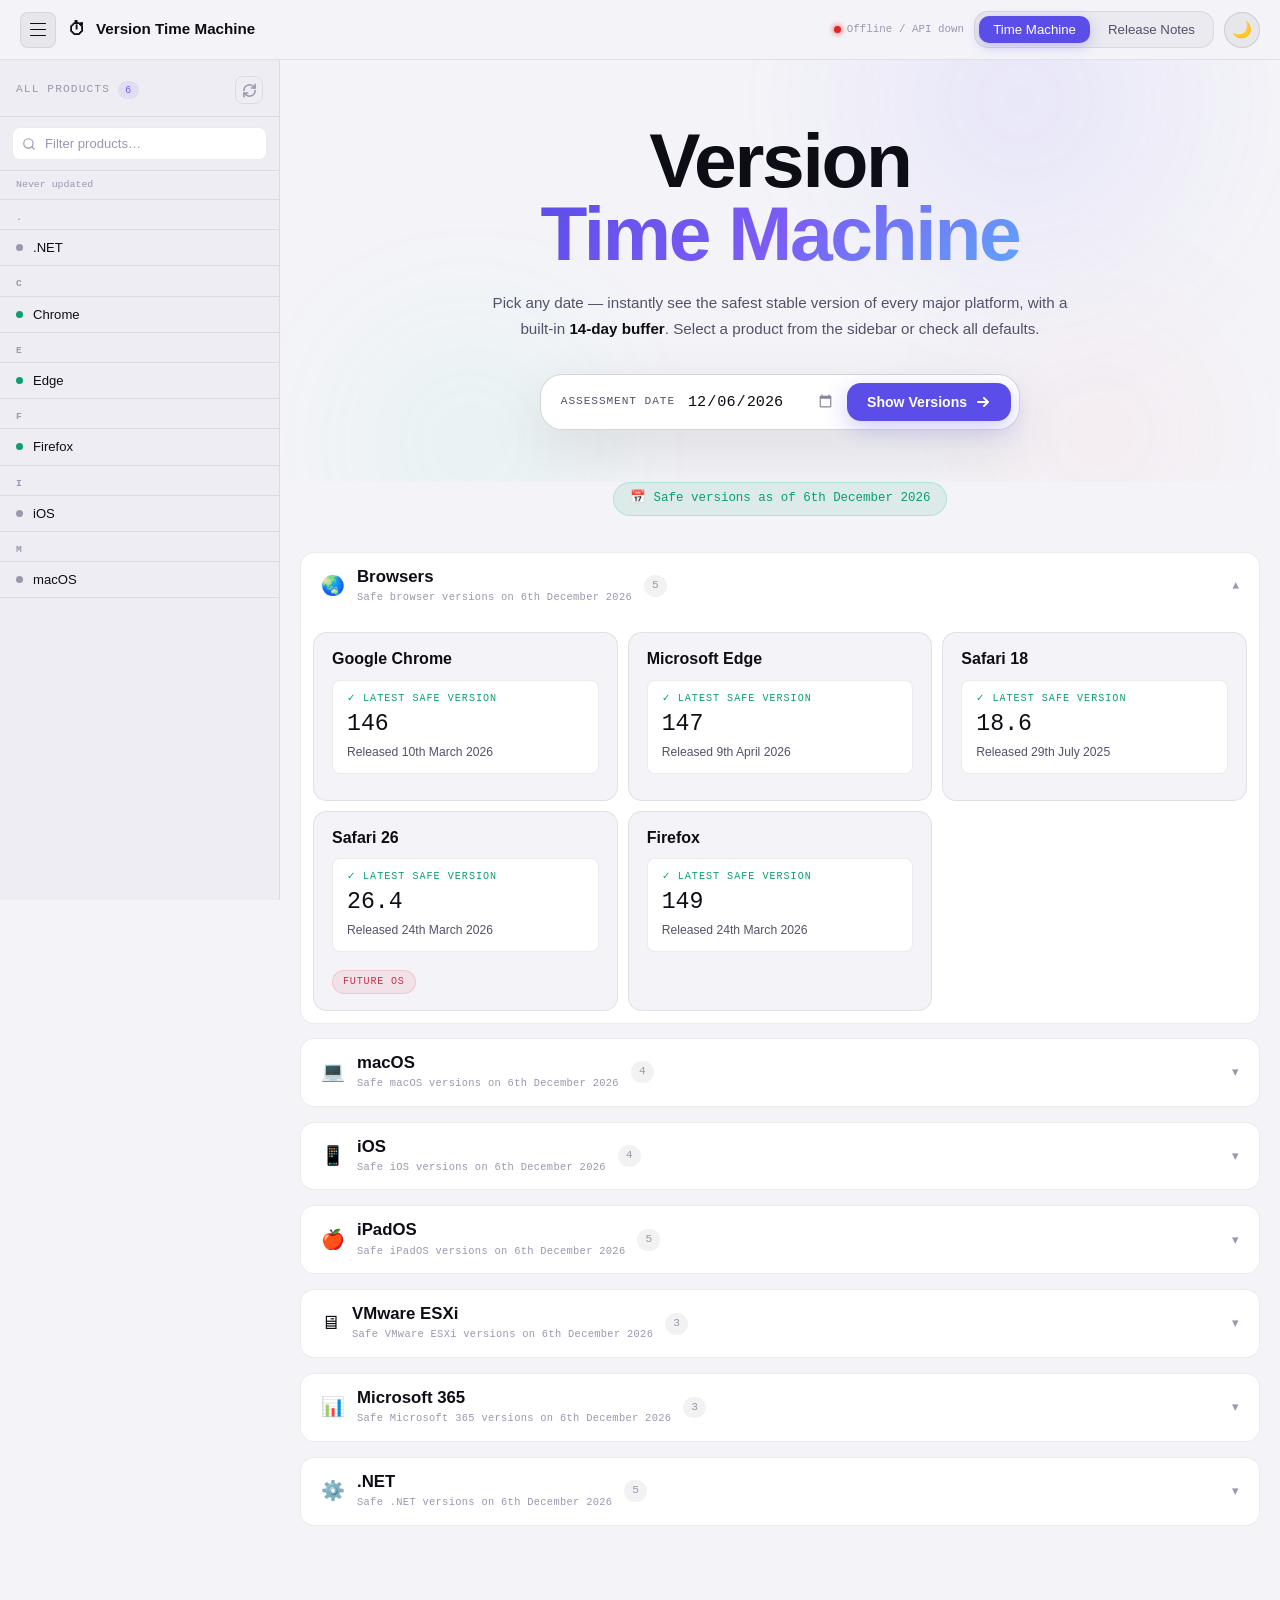
==== index.html @ 982b0e42 "Add files via upload" ====
<!DOCTYPE html>
<html lang="en">
<head>
    <meta charset="UTF-8">
    <meta name="viewport" content="width=device-width, initial-scale=1.0">
    <title>Version Time Machine</title>
    <link rel="preconnect" href="https://fonts.googleapis.com">
    <link rel="preconnect" href="https://fonts.gstatic.com" crossorigin>
    <link href="https://fonts.googleapis.com/css2?family=Space+Grotesk:wght@300;400;500;600;700&display=swap" rel="stylesheet">
    <link rel="stylesheet" href="styles.css">
</head>
<body>

<!-- ══ NAV ══════════════════════════════════════════════════════════════ -->
<nav id="nav">
    <div class="nav-inner">
        <div class="nav-left">
            <button class="hamburger" id="hamburger" aria-label="Toggle sidebar">
                <span></span><span></span><span></span>
            </button>
            <div class="nav-logo" onclick="showView('home')">
                <span class="logo-icon">⏱</span>
                <span class="logo-text">Version Time Machine</span>
            </div>
        </div>
        <div class="nav-right">
            <div class="api-status" id="apiStatus">
                <span class="api-dot"></span>
                <span class="api-label" id="apiLabel">Connecting…</span>
            </div>
            <div class="nav-tabs" id="navTabs">
                <button class="nav-tab active" data-view="home">Time Machine</button>
                <button class="nav-tab" data-view="links">Release Notes</button>
            </div>
            <button class="theme-toggle" id="themeToggle" aria-label="Toggle theme" title="Toggle theme">🌙</button>
        </div>
    </div>
</nav>

<!-- ══ APP SHELL ════════════════════════════════════════════════════════ -->
<div class="app-shell">

    <!-- ── SIDEBAR ────────────────────────────────────────────────────── -->
    <aside class="sidebar" id="sidebar">
        <div class="sidebar-inner">

            <!-- Sidebar header -->
            <div class="sidebar-header">
                <div class="sidebar-title">
                    <span>All Products</span>
                    <span class="product-count" id="productCount">—</span>
                </div>
                <button class="sidebar-refresh" id="sidebarRefresh" title="Refresh all data from EndOfLife.date">
                    <svg class="refresh-icon" id="refreshIcon" width="15" height="15" viewBox="0 0 24 24" fill="none" stroke="currentColor" stroke-width="2.5" stroke-linecap="round" stroke-linejoin="round">
                        <path d="M21 2v6h-6"/><path d="M3 12a9 9 0 0 1 15-6.7L21 8"/>
                        <path d="M3 22v-6h6"/><path d="M21 12a9 9 0 0 1-15 6.7L3 16"/>
                    </svg>
                </button>
            </div>

            <!-- Search -->
            <div class="sidebar-search-wrap">
                <svg class="search-icon" width="14" height="14" viewBox="0 0 24 24" fill="none" stroke="currentColor" stroke-width="2" stroke-linecap="round" stroke-linejoin="round">
                    <circle cx="11" cy="11" r="8"/><path d="m21 21-4.35-4.35"/>
                </svg>
                <input type="text" id="sidebarSearch" class="sidebar-search" placeholder="Filter products…" autocomplete="off" spellcheck="false">
                <button class="search-clear" id="searchClear" aria-label="Clear search">✕</button>
            </div>

            <!-- Last updated -->
            <div class="sidebar-meta" id="sidebarMeta">
                <span id="lastUpdated">Never updated</span>
            </div>

            <!-- Product list -->
            <div class="sidebar-list" id="sidebarList">
                <div class="sidebar-loading" id="sidebarLoading">
                    <div class="spinner"></div>
                    <span>Fetching products…</span>
                </div>
            </div>

        </div>
    </aside>

    <!-- Sidebar overlay (mobile) -->
    <div class="sidebar-overlay" id="sidebarOverlay"></div>

    <!-- ── MAIN CONTENT ────────────────────────────────────────────────── -->
    <main class="main-content">

        <!-- TIME MACHINE VIEW ──────────────────────────────────────────── -->
        <div id="view-home" class="view active">
            <section class="hero">
                <div class="hero-bg">
                    <div class="orb orb1"></div>
                    <div class="orb orb2"></div>
                    <div class="orb orb3"></div>
                </div>
                <div class="hero-content">
                    <h1 class="hero-title">Version<br><em>Time Machine</em></h1>
                    <p class="hero-sub">Pick any date — instantly see the safest stable version of every major platform, with a built-in <strong>14-day buffer</strong>. Select a product from the sidebar or check all defaults.</p>
                    <div class="date-picker-wrap">
                        <div class="date-picker-inner">
                            <label for="dateInput">Assessment date</label>
                            <input type="date" id="dateInput" max="2030-01-01">
                            <button class="btn-primary" onclick="checkVersions()">
                                <span>Show Versions</span>
                                <svg width="16" height="16" viewBox="0 0 16 16" fill="none"><path d="M3 8h10M9 4l4 4-4 4" stroke="currentColor" stroke-width="2" stroke-linecap="round" stroke-linejoin="round"/></svg>
                            </button>
                        </div>
                    </div>

                    <!-- Selected product pill (shows when a sidebar product is active) -->
                    <div class="active-product-bar" id="activeProductBar" style="display:none">
                        <span class="active-product-label">Viewing:</span>
                        <span class="active-product-name" id="activeProductName"></span>
                        <button class="clear-product-btn" onclick="clearSelectedProduct()" title="Back to default view">✕ Clear</button>
                    </div>
                </div>
            </section>

            <div id="results" class="results-container"></div>
        </div>

        <!-- LINKS VIEW ─────────────────────────────────────────────────── -->
        <div id="view-links" class="view">
            <div class="links-view-inner">
                <div class="links-hero">
                    <h2>Release Notes & EOL Sources</h2>
                    <p>Official vendor documentation for all supported platforms</p>
                    <div class="links-filter-row">
                        <input type="text" id="linkSearch" placeholder="Filter vendors…" oninput="filterLinks(this.value)">
                    </div>
                </div>

                <div id="linkCategories" class="link-categories">

                    <div class="link-category" data-category="browsers">
                        <div class="lcat-header" onclick="toggleCategory(this)">
                            <span class="lcat-icon">🌐</span>
                            <span>Browsers</span>
                            <span class="lcat-chevron">▾</span>
                        </div>
                        <div class="lcat-body">
                            <div class="vendor-card"><h4>Chrome</h4><a href="https://developer.chrome.com/release-notes" target="_blank" class="link-pill">Release Notes</a></div>
                            <div class="vendor-card"><h4>Microsoft Edge</h4><a href="https://learn.microsoft.com/en-us/deployedge/microsoft-edge-release-schedule" target="_blank" class="link-pill">Release Schedule</a></div>
                            <div class="vendor-card"><h4>Firefox</h4><a href="https://www.mozilla.org/en-US/firefox/releases/" target="_blank" class="link-pill">Release Notes</a></div>
                            <div class="vendor-card"><h4>Safari</h4><a href="https://developer.apple.com/documentation/safari-release-notes" target="_blank" class="link-pill">Release Notes</a></div>
                            <div class="vendor-card"><h4>Thunderbird</h4><a href="https://www.thunderbird.net/en-US/thunderbird/releases/" target="_blank" class="link-pill">Release Notes</a></div>
                            <div class="vendor-card"><h4>Opera</h4><a href="https://blogs.opera.com/desktop/?s=stable" target="_blank" class="link-pill">Opera Stable Release Notes</a></div>
                            <div class="vendor-card"><h4>Brave</h4><a href="https://brave.com/latest/" target="_blank" class="link-pill">Release Notes</a></div>
                        </div>
                    </div>

                    <div class="link-category" data-category="apple">
                        <div class="lcat-header" onclick="toggleCategory(this)">
                            <span class="lcat-icon">🍎</span>
                            <span>Apple</span>
                            <span class="lcat-chevron">▾</span>
                        </div>
                        <div class="lcat-body">
                            <div class="vendor-card"><h4>macOS</h4><a href="https://support.apple.com/en-us/111895" target="_blank" class="link-pill">macOS Release Notes</a></div>
                            <div class="vendor-card"><h4>iOS / iPadOS</h4><a href="https://support.apple.com/en-us/111900" target="_blank" class="link-pill">iOS Release Notes</a></div>
                            <div class="vendor-card"><h4>Safari</h4><a href="https://developer.apple.com/documentation/safari-release-notes" target="_blank" class="link-pill">Safari Release Notes</a></div>
                        </div>
                    </div>

                    <div class="link-category" data-category="microsoft">
                        <div class="lcat-header" onclick="toggleCategory(this)">
                            <span class="lcat-icon">🪟</span>
                            <span>Microsoft</span>
                            <span class="lcat-chevron">▾</span>
                        </div>
                        <div class="lcat-body">
                            <div class="vendor-card"><h4>Windows</h4><a href="https://learn.microsoft.com/en-us/windows/release-health/release-information" target="_blank" class="link-pill">Release Information</a></div>
                            <div class="vendor-card"><h4>Windows Server</h4><a href="https://learn.microsoft.com/en-us/windows-server/get-started/windows-server-release-info" target="_blank" class="link-pill">Release Information</a></div>
                            <div class="vendor-card"><h4>Microsoft 365</h4><a href="https://learn.microsoft.com/en-us/officeupdates/update-history-microsoft365-apps-by-date" target="_blank" class="link-pill">Update History</a></div>
                            <div class="vendor-card"><h4>.NET</h4><a href="https://versionsof.net/" target="_blank" class="link-pill">versionsof.net</a><a href="https://docs.microsoft.com/en-gb/lifecycle/products/microsoft-net-and-net-core" target="_blank" class="link-pill">.NET Lifecycle</a></div>
                            <div class="vendor-card"><h4>Microsoft Edge</h4><a href="https://docs.microsoft.com/en-us/deployedge/microsoft-edge-relnote-stable-channel" target="_blank" class="link-pill">Release Notes</a></div>
                            <div class="vendor-card"><h4>Lifecycle & EOL</h4><a href="https://docs.microsoft.com/en-us/lifecycle/products/export" target="_blank" class="link-pill">Lifecycle Data Export</a><a href="https://learn.microsoft.com/en-us/lifecycle/end-of-support/end-of-support-2026" target="_blank" class="link-pill">EOL in 2026</a></div>
                        </div>
                    </div>

                    <div class="link-category" data-category="vmware">
                        <div class="lcat-header" onclick="toggleCategory(this)">
                            <span class="lcat-icon">🖥</span>
                            <span>VMware / Broadcom</span>
                            <span class="lcat-chevron">▾</span>
                        </div>
                        <div class="lcat-body">
                            <div class="vendor-card"><h4>VMware ESXi</h4><a href="https://lifecycle.vmware.com/" target="_blank" class="link-pill">VMware Lifecycle</a></div>
                            <div class="vendor-card"><h4>vSphere</h4><a href="https://core.vmware.com/resource/vsphere-product-lifecycle-matrix" target="_blank" class="link-pill">vSphere Lifecycle Matrix</a></div>
                        </div>
                    </div>

                    <div class="link-category" data-category="security">
                        <div class="lcat-header" onclick="toggleCategory(this)">
                            <span class="lcat-icon">🔒</span>
                            <span>Security Vendors</span>
                            <span class="lcat-chevron">▾</span>
                        </div>
                        <div class="lcat-body">
                            <div class="vendor-card"><h4>Sophos</h4><a href="https://docs.sophos.com/releasenotes/index.html" target="_blank" class="link-pill">Release Notes</a><a href="https://support.sophos.com/support/s/article/KBA-000002885" target="_blank" class="link-pill">Retired Products</a></div>
                            <div class="vendor-card"><h4>Malwarebytes</h4><a href="https://support.malwarebytes.com/hc/en-us/articles/360039022993" target="_blank" class="link-pill">Product Lifecycle</a></div>
                            <div class="vendor-card"><h4>Kaspersky</h4><a href="https://support.kaspersky.com/corporate/lifecycle" target="_blank" class="link-pill">Support Lifecycle</a></div>
                            <div class="vendor-card"><h4>WatchGuard</h4><a href="https://www.watchguard.com/uk/wgrd-resource-center/end-of-life-policy" target="_blank" class="link-pill">End of Life Policy</a></div>
                            <div class="vendor-card"><h4>Webroot</h4><a href="https://www.webroot.com/gb/en/support/support-consumer-release-notes" target="_blank" class="link-pill">Release Notes</a></div>
                        </div>
                    </div>

                    <div class="link-category" data-category="dev">
                        <div class="lcat-header" onclick="toggleCategory(this)">
                            <span class="lcat-icon">⚙️</span>
                            <span>Developer Tools & Runtimes</span>
                            <span class="lcat-chevron">▾</span>
                        </div>
                        <div class="lcat-body">
                            <div class="vendor-card"><h4>Node.js</h4><a href="https://nodejs.org/en/about/previous-releases" target="_blank" class="link-pill">Previous Releases</a></div>
                            <div class="vendor-card"><h4>Java (Oracle)</h4><a href="https://www.oracle.com/java/technologies/java-se-support-roadmap.html" target="_blank" class="link-pill">SE Support Roadmap</a></div>
                            <div class="vendor-card"><h4>MySQL</h4><a href="https://dev.mysql.com/doc/relnotes/mysql/8.0/en/" target="_blank" class="link-pill">8.0 Release Notes</a></div>
                            <div class="vendor-card"><h4>Kubernetes</h4><a href="https://kubernetes.io/releases/" target="_blank" class="link-pill">Releases</a></div>
                            <div class="vendor-card"><h4>LibreOffice</h4><a href="https://www.libreoffice.org/download/release-notes/" target="_blank" class="link-pill">Release Notes</a></div>
                            <div class="vendor-card"><h4>Mozilla / Firefox</h4><a href="https://www.mozilla.org/en-US/firefox/releases/" target="_blank" class="link-pill">Firefox Releases</a><a href="https://www.thunderbird.net/en-GB/thunderbird/releases/" target="_blank" class="link-pill">Thunderbird Releases</a></div>
                        </div>
                    </div>

                    <div class="link-category" data-category="endoflife">
                        <div class="lcat-header" onclick="toggleCategory(this)">
                            <span class="lcat-icon">📡</span>
                            <span>EndOfLife.date API</span>
                            <span class="lcat-chevron">▾</span>
                        </div>
                        <div class="lcat-body">
                            <div class="vendor-card"><h4>API Documentation</h4><a href="https://endoflife.date/docs/api" target="_blank" class="link-pill">API Docs</a><a href="https://endoflife.date/api/all.json" target="_blank" class="link-pill">All Products JSON</a></div>
                            <div class="vendor-card"><h4>Chrome Release Cycle</h4><a href="https://chromiumdash.appspot.com/schedule" target="_blank" class="link-pill">Chromium Dashboard</a></div>
                        </div>
                    </div>

                </div>
            </div>
        </div>

    </main>
</div><!-- /.app-shell -->

<!-- ══ PRODUCT DETAIL MODAL ══════════════════════════════════════════════ -->
<div class="modal-backdrop" id="modalBackdrop" style="display:none">
    <div class="modal" id="productModal">
        <div class="modal-header">
            <div>
                <h2 class="modal-title" id="modalTitle">Product</h2>
                <div class="modal-meta" id="modalMeta"></div>
            </div>
            <button class="modal-close" id="modalClose" aria-label="Close">✕</button>
        </div>
        <div class="modal-body" id="modalBody"></div>
    </div>
</div>

<script src="versions.js"></script>
<script src="app.js"></script>
</body>
</html>
---- styles.css ----
*, *::before, *::after { box-sizing: border-box; margin: 0; padding: 0; }

/* ══ DARK THEME (default) ══════════════════════════════════════════════ */
:root {
    --bg:          #0a0a0f;
    --surface:     #111118;
    --surface-2:   #18181f;
    --surface-3:   #1e1e28;
    --border:      rgba(255,255,255,0.07);
    --border-hi:   rgba(255,255,255,0.14);

    --ink:         #f0f0f5;
    --ink-2:       #9898b0;
    --ink-3:       #5c5c72;

    --accent:      #7b6cff;
    --accent-2:    #a78bfa;
    --accent-glow: rgba(123, 108, 255, 0.35);
    --accent-dim:  rgba(123, 108, 255, 0.12);

    --safe:        #22d3a0;
    --safe-dim:    rgba(34, 211, 160, 0.12);
    --warn:        #f59e0b;
    --warn-dim:    rgba(245, 158, 11, 0.12);
    --future:      #fb7185;
    --future-dim:  rgba(251, 113, 133, 0.12);
    --eol-red:     #ef4444;
    --eol-dim:     rgba(239, 68, 68, 0.12);

    --nav-bg:      rgba(10, 10, 15, 0.88);
    --sidebar-bg:  #0d0d14;
    --card-shadow: rgba(0,0,0,0.4);
    --hero-shadow: rgba(0,0,0,0.5);

    --toggle-bg:     rgba(255,255,255,0.06);
    --toggle-border: rgba(255,255,255,0.12);

    --radius-sm:   8px;
    --radius:      14px;
    --radius-lg:   22px;
    --font-display: 'Syne', sans-serif;
    --font-mono:    'JetBrains Mono', monospace;
    --font-body:    'Inter', sans-serif;
    --nav-h:        60px;
    --sidebar-w:    280px;
    --ease:         cubic-bezier(0.25, 0.46, 0.45, 0.94);
}

/* ══ LIGHT THEME ════════════════════════════════════════════════════════ */
html.light {
    --bg:          #f4f4f8;
    --surface:     #ffffff;
    --surface-2:   #eaeaf0;
    --surface-3:   #e0e0ea;
    --border:      rgba(0,0,0,0.08);
    --border-hi:   rgba(0,0,0,0.16);

    --ink:         #0d0d16;
    --ink-2:       #52526a;
    --ink-3:       #9898b0;

    --accent:      #5b4ee8;
    --accent-2:    #7c5cf5;
    --accent-glow: rgba(91, 78, 232, 0.28);
    --accent-dim:  rgba(91, 78, 232, 0.09);

    --safe:        #0b9e6e;
    --safe-dim:    rgba(11, 158, 110, 0.10);
    --warn:        #b86e00;
    --warn-dim:    rgba(184, 110, 0, 0.09);
    --future:      #c93050;
    --future-dim:  rgba(201, 48, 80, 0.09);
    --eol-red:     #dc2626;
    --eol-dim:     rgba(220, 38, 38, 0.09);

    --nav-bg:      rgba(244, 244, 248, 0.92);
    --sidebar-bg:  #ededf3;
    --card-shadow: rgba(0,0,0,0.07);
    --hero-shadow: rgba(0,0,0,0.10);

    --toggle-bg:     rgba(0,0,0,0.05);
    --toggle-border: rgba(0,0,0,0.12);
}

/* ── Global transitions ── */
body, #nav, .sidebar, .section-header, .section-body, .card,
.card-version-block, .card-fresh-note, .lcat-header, .lcat-body,
.vendor-card, .date-picker-inner, #linkSearch, .sidebar-item,
.sidebar-search {
    transition:
        background-color 0.3s var(--ease),
        border-color 0.3s var(--ease),
        color 0.3s var(--ease),
        box-shadow 0.3s var(--ease);
}

html { scroll-behavior: smooth; }

body {
    font-family: var(--font-body);
    background: var(--bg);
    color: var(--ink);
    min-height: 100vh;
    font-size: 15px;
    line-height: 1.6;
    -webkit-font-smoothing: antialiased;
}

/* ══ NAV ═══════════════════════════════════════════════════════════════ */
#nav {
    position: fixed;
    top: 0; left: 0; right: 0;
    z-index: 200;
    height: var(--nav-h);
    background: var(--nav-bg);
    backdrop-filter: blur(20px);
    -webkit-backdrop-filter: blur(20px);
    border-bottom: 1px solid var(--border);
}

.nav-inner {
    height: 100%;
    padding: 0 20px;
    display: flex;
    align-items: center;
    justify-content: space-between;
    gap: 12px;
}

.nav-left {
    display: flex;
    align-items: center;
    gap: 12px;
    flex-shrink: 0;
}

.nav-logo {
    display: flex;
    align-items: center;
    gap: 10px;
    font-family: var(--font-display);
    font-weight: 700;
    font-size: 0.95rem;
    color: var(--ink);
    cursor: pointer;
    white-space: nowrap;
    transition: opacity 0.2s;
}
.nav-logo:hover { opacity: 0.65; }
.logo-icon { font-size: 1.1rem; }

.nav-right {
    display: flex;
    align-items: center;
    gap: 10px;
    flex-shrink: 0;
}

/* ── API status indicator ── */
.api-status {
    display: flex;
    align-items: center;
    gap: 6px;
    font-family: var(--font-mono);
    font-size: 0.68rem;
    color: var(--ink-3);
    white-space: nowrap;
}
.api-dot {
    width: 7px; height: 7px;
    border-radius: 50%;
    background: var(--ink-3);
    transition: background 0.4s;
    flex-shrink: 0;
}
.api-status.ok   .api-dot { background: var(--safe); box-shadow: 0 0 6px var(--safe); }
.api-status.warn .api-dot { background: var(--warn); box-shadow: 0 0 6px var(--warn); }
.api-status.err  .api-dot { background: var(--eol-red); box-shadow: 0 0 6px var(--eol-red); }
@media (max-width: 600px) { .api-status { display: none; } }

/* ── Nav tabs ── */
.nav-tabs {
    display: flex;
    gap: 4px;
    background: var(--surface-2);
    padding: 4px;
    border-radius: var(--radius);
    border: 1px solid var(--border);
}
.nav-tab {
    background: none;
    border: none;
    color: var(--ink-2);
    font-family: var(--font-body);
    font-size: 0.83rem;
    font-weight: 500;
    padding: 6px 14px;
    border-radius: 10px;
    cursor: pointer;
    transition: all 0.2s var(--ease);
    white-space: nowrap;
}
.nav-tab:hover { color: var(--ink); background: rgba(128,128,128,0.1); }
.nav-tab.active {
    background: var(--accent);
    color: #fff;
    box-shadow: 0 4px 14px var(--accent-glow);
}

/* ── Hamburger ── */
.hamburger {
    width: 36px; height: 36px;
    border-radius: var(--radius-sm);
    border: 1px solid var(--border);
    background: var(--toggle-bg);
    cursor: pointer;
    display: flex;
    flex-direction: column;
    align-items: center;
    justify-content: center;
    gap: 4.5px;
    flex-shrink: 0;
    transition: background 0.2s, border-color 0.2s;
}
.hamburger:hover { background: var(--accent-dim); border-color: var(--accent); }
.hamburger span {
    display: block;
    width: 16px; height: 1.5px;
    background: var(--ink);
    border-radius: 2px;
    transition: all 0.3s var(--ease);
}
.hamburger.active span:nth-child(1) { transform: translateY(6px) rotate(45deg); }
.hamburger.active span:nth-child(2) { opacity: 0; transform: scaleX(0); }
.hamburger.active span:nth-child(3) { transform: translateY(-6px) rotate(-45deg); }

/* ── Theme toggle ── */
.theme-toggle {
    width: 36px; height: 36px;
    border-radius: 50%;
    border: 1px solid var(--toggle-border);
    background: var(--toggle-bg);
    cursor: pointer;
    display: flex;
    align-items: center;
    justify-content: center;
    font-size: 1rem;
    line-height: 1;
    flex-shrink: 0;
    transition: background 0.3s var(--ease), border-color 0.3s var(--ease), transform 0.25s var(--ease);
}
.theme-toggle:hover {
    background: var(--accent-dim);
    border-color: var(--accent);
    transform: rotate(18deg) scale(1.12);
}
.theme-toggle:active { transform: rotate(18deg) scale(0.96); }

/* ══ APP SHELL ══════════════════════════════════════════════════════════ */
.app-shell {
    display: flex;
    padding-top: var(--nav-h);
    min-height: 100vh;
}

/* ══ SIDEBAR ════════════════════════════════════════════════════════════ */
.sidebar {
    width: var(--sidebar-w);
    flex-shrink: 0;
    height: calc(100vh - var(--nav-h));
    position: sticky;
    top: var(--nav-h);
    background: var(--sidebar-bg);
    border-right: 1px solid var(--border);
    display: flex;
    flex-direction: column;
    overflow: hidden;
    z-index: 100;
}

.sidebar-inner {
    display: flex;
    flex-direction: column;
    height: 100%;
    overflow: hidden;
}

.sidebar-header {
    display: flex;
    align-items: center;
    justify-content: space-between;
    padding: 16px 16px 12px;
    border-bottom: 1px solid var(--border);
    flex-shrink: 0;
}

.sidebar-title {
    display: flex;
    align-items: center;
    gap: 8px;
    font-family: var(--font-mono);
    font-size: 0.7rem;
    font-weight: 500;
    letter-spacing: 0.1em;
    text-transform: uppercase;
    color: var(--ink-3);
}

.product-count {
    font-family: var(--font-mono);
    font-size: 0.65rem;
    color: var(--accent-2);
    background: var(--accent-dim);
    padding: 1px 7px;
    border-radius: 12px;
}

.sidebar-refresh {
    width: 28px; height: 28px;
    border-radius: var(--radius-sm);
    border: 1px solid var(--border);
    background: none;
    cursor: pointer;
    display: flex;
    align-items: center;
    justify-content: center;
    color: var(--ink-3);
    transition: all 0.2s;
    flex-shrink: 0;
}
.sidebar-refresh:hover { background: var(--accent-dim); color: var(--accent-2); border-color: var(--accent); }
.refresh-icon { transition: transform 0.6s var(--ease); }
.sidebar-refresh.spinning .refresh-icon { animation: spin 1s linear infinite; }
@keyframes spin { to { transform: rotate(360deg); } }

.sidebar-search-wrap {
    position: relative;
    padding: 10px 12px;
    border-bottom: 1px solid var(--border);
    flex-shrink: 0;
}
.search-icon {
    position: absolute;
    left: 22px;
    top: 50%;
    transform: translateY(-50%);
    color: var(--ink-3);
    pointer-events: none;
}
.sidebar-search {
    width: 100%;
    background: var(--surface);
    border: 1px solid var(--border);
    border-radius: var(--radius-sm);
    padding: 8px 30px 8px 32px;
    color: var(--ink);
    font-family: var(--font-body);
    font-size: 0.82rem;
    outline: none;
}
.sidebar-search::placeholder { color: var(--ink-3); }
.sidebar-search:focus { border-color: var(--accent); }
.search-clear {
    position: absolute;
    right: 20px;
    top: 50%;
    transform: translateY(-50%);
    background: none;
    border: none;
    color: var(--ink-3);
    font-size: 0.75rem;
    cursor: pointer;
    display: none;
    line-height: 1;
    padding: 2px 4px;
}
.search-clear.visible { display: block; }

.sidebar-meta {
    padding: 6px 16px;
    border-bottom: 1px solid var(--border);
    font-family: var(--font-mono);
    font-size: 0.62rem;
    color: var(--ink-3);
    flex-shrink: 0;
}

.sidebar-list {
    flex: 1;
    overflow-y: auto;
    scrollbar-width: thin;
    scrollbar-color: var(--border-hi) transparent;
}
.sidebar-list::-webkit-scrollbar { width: 4px; }
.sidebar-list::-webkit-scrollbar-track { background: transparent; }
.sidebar-list::-webkit-scrollbar-thumb { background: var(--border-hi); border-radius: 4px; }

/* Sidebar loading state */
.sidebar-loading {
    display: flex;
    flex-direction: column;
    align-items: center;
    justify-content: center;
    gap: 10px;
    padding: 40px 20px;
    color: var(--ink-3);
    font-size: 0.8rem;
}

/* Spinner */
.spinner {
    width: 22px; height: 22px;
    border: 2px solid var(--border);
    border-top-color: var(--accent);
    border-radius: 50%;
    animation: spin 0.8s linear infinite;
}

/* Sidebar group header */
.sidebar-group-label {
    padding: 10px 16px 4px;
    font-family: var(--font-mono);
    font-size: 0.6rem;
    font-weight: 600;
    letter-spacing: 0.12em;
    text-transform: uppercase;
    color: var(--ink-3);
    position: sticky;
    top: 0;
    background: var(--sidebar-bg);
    z-index: 1;
    border-bottom: 1px solid var(--border);
}

/* Sidebar product item */
.sidebar-item {
    display: flex;
    align-items: center;
    gap: 10px;
    padding: 9px 16px;
    cursor: pointer;
    border-bottom: 1px solid var(--border);
    position: relative;
    user-select: none;
}
.sidebar-item:hover { background: var(--surface); }
.sidebar-item.active {
    background: var(--accent-dim);
    border-left: 3px solid var(--accent);
    padding-left: 13px;
}

.sidebar-item-name {
    flex: 1;
    font-size: 0.82rem;
    font-weight: 500;
    color: var(--ink);
    white-space: nowrap;
    overflow: hidden;
    text-overflow: ellipsis;
    line-height: 1.3;
}
.sidebar-item.active .sidebar-item-name { color: var(--accent-2); }

.sidebar-item-version {
    font-family: var(--font-mono);
    font-size: 0.68rem;
    color: var(--ink-3);
    white-space: nowrap;
    flex-shrink: 0;
}

.sidebar-eol-dot {
    width: 7px; height: 7px;
    border-radius: 50%;
    flex-shrink: 0;
}
.eol-dot--green  { background: var(--safe); }
.eol-dot--orange { background: var(--warn); }
.eol-dot--red    { background: var(--eol-red); }
.eol-dot--grey   { background: var(--ink-3); }

.sidebar-no-results {
    padding: 32px 16px;
    text-align: center;
    color: var(--ink-3);
    font-size: 0.82rem;
}

/* ── Mobile overlay ── */
.sidebar-overlay {
    display: none;
    position: fixed;
    inset: 0;
    background: rgba(0,0,0,0.55);
    z-index: 99;
    backdrop-filter: blur(2px);
}

/* ══ MAIN CONTENT ═══════════════════════════════════════════════════════ */
.main-content {
    flex: 1;
    min-width: 0;
    overflow-x: hidden;
}

/* ══ VIEWS ══════════════════════════════════════════════════════════════ */
.view { display: none; min-height: calc(100vh - var(--nav-h)); }
.view.active { display: block; }

/* ══ HERO ════════════════════════════════════════════════════════════════ */
.hero {
    position: relative;
    overflow: hidden;
    padding: 64px 24px 52px;
    text-align: center;
}
.hero-bg {
    position: absolute;
    inset: 0;
    pointer-events: none;
    overflow: hidden;
}
.orb {
    position: absolute;
    border-radius: 50%;
    filter: blur(80px);
    opacity: 0.35;
}
html.light .orb { opacity: 0.14; }
.orb1 {
    width: 480px; height: 480px;
    background: radial-gradient(circle, #7b6cff 0%, transparent 70%);
    top: -200px; left: 50%;
    animation: driftCenter 12s ease-in-out infinite alternate;
}
.orb2 {
    width: 280px; height: 280px;
    background: radial-gradient(circle, #22d3a0 0%, transparent 70%);
    bottom: -100px; left: 5%;
    animation: drift 15s ease-in-out infinite alternate-reverse;
}
.orb3 {
    width: 260px; height: 260px;
    background: radial-gradient(circle, #fb7185 0%, transparent 70%);
    bottom: -80px; right: 5%;
    animation: drift 18s ease-in-out infinite alternate;
}
@keyframes drift {
    from { transform: translate(0,0) scale(1); }
    to   { transform: translate(30px,20px) scale(1.1); }
}
@keyframes driftCenter {
    from { transform: translateX(-50%) translate(0,0) scale(1); }
    to   { transform: translateX(-50%) translate(30px,20px) scale(1.1); }
}

.hero-content {
    position: relative;
    z-index: 1;
    max-width: 600px;
    margin: 0 auto;
}
.hero-title {
    font-family: var(--font-display);
    font-size: clamp(2.6rem, 7vw, 4.8rem);
    font-weight: 800;
    line-height: 0.95;
    letter-spacing: -0.03em;
    color: var(--ink);
    margin-bottom: 20px;
}
.hero-title em {
    font-style: normal;
    background: linear-gradient(135deg, var(--accent) 0%, var(--accent-2) 50%, #60a5fa 100%);
    -webkit-background-clip: text;
    -webkit-text-fill-color: transparent;
    background-clip: text;
}
.hero-sub {
    font-size: 0.95rem;
    color: var(--ink-2);
    margin-bottom: 32px;
    line-height: 1.7;
}
.hero-sub strong { color: var(--ink); }

/* ── Active product bar ── */
.active-product-bar {
    display: inline-flex;
    align-items: center;
    gap: 10px;
    margin-top: 20px;
    padding: 8px 16px;
    background: var(--accent-dim);
    border: 1px solid rgba(123,108,255,0.25);
    border-radius: 40px;
    animation: fadeIn 0.3s var(--ease);
}
@keyframes fadeIn { from { opacity:0; transform:translateY(6px); } to { opacity:1; transform:none; } }
.active-product-label {
    font-family: var(--font-mono);
    font-size: 0.68rem;
    letter-spacing: 0.1em;
    text-transform: uppercase;
    color: var(--ink-3);
}
.active-product-name {
    font-family: var(--font-display);
    font-size: 0.9rem;
    font-weight: 700;
    color: var(--accent-2);
}
.clear-product-btn {
    background: none;
    border: none;
    color: var(--ink-3);
    font-size: 0.75rem;
    cursor: pointer;
    padding: 2px 6px;
    border-radius: 4px;
    transition: background 0.2s, color 0.2s;
}
.clear-product-btn:hover { background: var(--eol-dim); color: var(--eol-red); }

/* ── Date picker ── */
.date-picker-wrap { display: flex; justify-content: center; }
.date-picker-inner {
    background: var(--surface);
    border: 1px solid var(--border-hi);
    border-radius: var(--radius-lg);
    padding: 8px 8px 8px 20px;
    display: flex;
    align-items: center;
    gap: 12px;
    box-shadow: 0 20px 60px var(--hero-shadow);
    flex-wrap: wrap;
    justify-content: center;
}
.date-picker-inner label {
    font-family: var(--font-mono);
    font-size: 0.7rem;
    font-weight: 500;
    letter-spacing: 0.08em;
    text-transform: uppercase;
    color: var(--ink-2);
    white-space: nowrap;
}
input[type=date] {
    background: none;
    border: none;
    color: var(--ink);
    font-family: var(--font-mono);
    font-size: 0.95rem;
    font-weight: 500;
    padding: 6px 0;
    outline: none;
    cursor: pointer;
    min-width: 148px;
}
input[type=date]::-webkit-calendar-picker-indicator {
    cursor: pointer;
    opacity: 0.7;
    transition: opacity 0.2s;
    filter: invert(0.7) sepia(1) saturate(3) hue-rotate(220deg);
}
html.light input[type=date]::-webkit-calendar-picker-indicator {
    filter: invert(0.3) sepia(0.5) saturate(2) hue-rotate(220deg);
}

/* ── Buttons ── */
.btn-primary {
    display: inline-flex;
    align-items: center;
    gap: 8px;
    background: var(--accent);
    color: #fff;
    border: none;
    padding: 11px 20px;
    border-radius: var(--radius);
    font-family: var(--font-body);
    font-size: 0.88rem;
    font-weight: 600;
    cursor: pointer;
    transition: all 0.25s var(--ease);
    box-shadow: 0 8px 24px var(--accent-glow);
    white-space: nowrap;
}
.btn-primary:hover { transform: translateY(-2px); box-shadow: 0 12px 32px var(--accent-glow); filter: brightness(1.1); }
.btn-primary:active { transform: none; }

/* ══ RESULTS ════════════════════════════════════════════════════════════ */
.results-container {
    max-width: 1300px;
    margin: 0 auto;
    padding: 0 20px 80px;
}

.result-header {
    text-align: center;
    margin-bottom: 36px;
}
.result-date-pill {
    display: inline-flex;
    align-items: center;
    gap: 8px;
    font-family: var(--font-mono);
    font-size: 0.78rem;
    color: var(--safe);
    background: var(--safe-dim);
    border: 1px solid rgba(34, 211, 160, 0.25);
    padding: 6px 16px;
    border-radius: 40px;
}

/* ── Loading & Error states ── */
.results-loading, .results-error {
    display: flex;
    flex-direction: column;
    align-items: center;
    justify-content: center;
    gap: 14px;
    padding: 60px 20px;
    text-align: center;
    color: var(--ink-3);
    font-size: 0.88rem;
}
.results-error { color: var(--eol-red); }
.results-error-icon { font-size: 2rem; }

/* ── Sections ── */
.section {
    margin-bottom: 14px;
    opacity: 0;
    transform: translateY(20px);
    animation: slideUp 0.5s var(--ease) forwards;
}
@keyframes slideUp { to { opacity: 1; transform: none; } }

.section-header {
    display: flex;
    align-items: center;
    justify-content: space-between;
    gap: 16px;
    padding: 14px 20px;
    background: var(--surface);
    border: 1px solid var(--border);
    border-radius: var(--radius);
    cursor: pointer;
    user-select: none;
}
.section-header:hover { background: var(--surface-2); border-color: var(--border-hi); }
.section-header.open {
    border-bottom-left-radius: 0;
    border-bottom-right-radius: 0;
    border-bottom-color: transparent;
}
.section-header-left { display: flex; align-items: center; gap: 12px; }
.section-icon { font-size: 1.2rem; }
.section-header-text { display: flex; flex-direction: column; gap: 2px; }
.section-title {
    font-family: var(--font-display);
    font-size: 1.05rem;
    font-weight: 700;
    color: var(--ink);
    line-height: 1.2;
}
.section-date-label {
    font-family: var(--font-mono);
    font-size: 0.65rem;
    color: var(--ink-3);
    letter-spacing: 0.03em;
}
.section-count {
    font-family: var(--font-mono);
    font-size: 0.7rem;
    color: var(--ink-3);
    background: rgba(128,128,128,0.1);
    padding: 2px 8px;
    border-radius: 20px;
}
.section-chevron {
    color: var(--ink-3);
    font-size: 0.8rem;
    transition: transform 0.3s var(--ease);
}
.section-header.open .section-chevron { transform: rotate(180deg); }

.section-body {
    display: grid;
    grid-template-columns: repeat(auto-fill, minmax(280px, 1fr));
    gap: 10px;
    background: var(--surface);
    border: 1px solid var(--border);
    border-top: none;
    border-bottom-left-radius: var(--radius);
    border-bottom-right-radius: var(--radius);
    max-height: 0;
    opacity: 0;
    overflow: hidden;
    transition: max-height 0.6s var(--ease), opacity 0.4s var(--ease), padding 0.3s;
    padding: 0 12px;
}
.section-body.open { max-height: 3000px; opacity: 1; padding: 12px; }

/* ══ VERSION CARDS ══════════════════════════════════════════════════════ */
.card {
    background: var(--bg);
    border: 1px solid var(--border);
    border-radius: var(--radius);
    padding: 16px 18px;
    position: relative;
    overflow: hidden;
    opacity: 0;
    transform: translateY(12px);
    transition: opacity 0.3s var(--ease), transform 0.3s var(--ease),
                border-color 0.25s var(--ease), box-shadow 0.25s var(--ease),
                background-color 0.3s var(--ease);
}
.card.show { opacity: 1; transform: none; }
.card:hover {
    border-color: var(--border-hi);
    transform: translateY(-2px);
    box-shadow: 0 12px 32px var(--card-shadow);
}
.card::before {
    content: '';
    position: absolute;
    top: 0; left: 0; right: 0;
    height: 2px;
    background: linear-gradient(90deg, var(--accent), var(--accent-2));
    opacity: 0;
    transition: opacity 0.25s;
}
.card:hover::before { opacity: 1; }

/* EOL card */
.card--eol {
    border-color: rgba(239, 68, 68, 0.35);
    background: color-mix(in srgb, var(--bg) 94%, #ef4444 6%);
}
.card--eol::before { background: linear-gradient(90deg, #ef4444, #f97316); opacity: 1; }
.card--eol:hover { border-color: rgba(239, 68, 68, 0.6); box-shadow: 0 12px 32px rgba(239, 68, 68, 0.15); }

.card-eol-banner {
    display: flex;
    align-items: flex-start;
    gap: 10px;
    background: rgba(239, 68, 68, 0.10);
    border: 1px solid rgba(239, 68, 68, 0.28);
    border-radius: var(--radius-sm);
    padding: 10px 12px;
    margin-bottom: 10px;
}
html.light .card-eol-banner { background: rgba(239, 68, 68, 0.07); border-color: rgba(239, 68, 68, 0.22); }
.card-eol-icon { font-size: 1.1rem; line-height: 1.3; flex-shrink: 0; }
.card-eol-title {
    font-family: var(--font-mono);
    font-size: 0.7rem;
    font-weight: 600;
    letter-spacing: 0.1em;
    text-transform: uppercase;
    color: #ef4444;
    margin-bottom: 2px;
}
html.light .card-eol-title { color: #dc2626; }
.card-eol-date { font-size: 0.78rem; color: #fca5a5; line-height: 1.4; }
html.light .card-eol-date { color: #b91c1c; }

.card-name {
    font-family: var(--font-display);
    font-size: 1rem;
    font-weight: 700;
    color: var(--ink);
    margin-bottom: 10px;
    line-height: 1.3;
}
.card-version-block {
    background: var(--surface);
    border: 1px solid var(--border);
    border-radius: var(--radius-sm);
    padding: 10px 14px;
    margin-bottom: 10px;
}
.card-version-label {
    font-family: var(--font-mono);
    font-size: 0.63rem;
    font-weight: 500;
    letter-spacing: 0.1em;
    text-transform: uppercase;
    color: var(--safe);
    margin-bottom: 4px;
}
.card-version-number {
    font-family: var(--font-mono);
    font-size: 1.45rem;
    font-weight: 500;
    color: var(--ink);
    line-height: 1.2;
    word-break: break-all;
}
.card-version-date { font-size: 0.76rem; color: var(--ink-2); margin-top: 4px; }

.card-fresh-note {
    background: var(--warn-dim);
    border: 1px solid rgba(245, 158, 11, 0.22);
    border-radius: var(--radius-sm);
    padding: 9px 12px;
    font-size: 0.78rem;
    color: var(--warn);
    line-height: 1.5;
}
.card-fresh-note strong { color: var(--warn); font-weight: 700; }

.future-badge {
    display: inline-block;
    font-family: var(--font-mono);
    font-size: 0.63rem;
    font-weight: 500;
    letter-spacing: 0.08em;
    text-transform: uppercase;
    color: var(--future);
    background: var(--future-dim);
    border: 1px solid rgba(251, 113, 133, 0.25);
    padding: 3px 10px;
    border-radius: 20px;
    margin-top: 8px;
}

.not-released {
    font-family: var(--font-mono);
    font-size: 0.85rem;
    color: var(--ink-3);
}

/* ══ DYNAMIC PRODUCT VIEW (single product selected) ═════════════════════ */
.product-view-header {
    display: flex;
    align-items: flex-start;
    justify-content: space-between;
    gap: 16px;
    margin-bottom: 28px;
    flex-wrap: wrap;
}
.product-view-title {
    font-family: var(--font-display);
    font-size: clamp(1.5rem, 4vw, 2.2rem);
    font-weight: 800;
    color: var(--ink);
    line-height: 1.1;
}
.product-view-meta {
    display: flex;
    flex-wrap: wrap;
    gap: 8px;
    margin-top: 8px;
}
.product-badge {
    display: inline-flex;
    align-items: center;
    gap: 5px;
    font-family: var(--font-mono);
    font-size: 0.68rem;
    font-weight: 500;
    letter-spacing: 0.08em;
    padding: 4px 12px;
    border-radius: 20px;
}
.product-badge--supported {
    color: var(--safe);
    background: var(--safe-dim);
    border: 1px solid rgba(34,211,160,0.25);
}
.product-badge--eol {
    color: var(--eol-red);
    background: var(--eol-dim);
    border: 1px solid rgba(239,68,68,0.25);
}
.product-badge--warn {
    color: var(--warn);
    background: var(--warn-dim);
    border: 1px solid rgba(245,158,11,0.25);
}
.product-badge--info {
    color: var(--ink-2);
    background: rgba(128,128,128,0.08);
    border: 1px solid var(--border);
}

/* Release history table for single product view */
.release-table-wrap {
    overflow-x: auto;
    border-radius: var(--radius);
    border: 1px solid var(--border);
}
.release-table {
    width: 100%;
    border-collapse: collapse;
    font-size: 0.85rem;
}
.release-table th {
    font-family: var(--font-mono);
    font-size: 0.65rem;
    font-weight: 600;
    letter-spacing: 0.1em;
    text-transform: uppercase;
    color: var(--ink-3);
    padding: 11px 16px;
    text-align: left;
    background: var(--surface);
    border-bottom: 1px solid var(--border);
    white-space: nowrap;
}
.release-table td {
    padding: 10px 16px;
    border-bottom: 1px solid var(--border);
    color: var(--ink);
    vertical-align: middle;
}
.release-table tr:last-child td { border-bottom: none; }
.release-table tbody tr { background: var(--bg); transition: background 0.15s; }
.release-table tbody tr:hover { background: var(--surface); }
.release-table .version-mono {
    font-family: var(--font-mono);
    font-size: 0.88rem;
    font-weight: 500;
}
.release-table .safe-row td { background: color-mix(in srgb, var(--bg) 93%, #22d3a0 7%); }
.release-table .safe-row:hover td { background: color-mix(in srgb, var(--surface) 85%, #22d3a0 15%); }
.release-row-badge {
    font-family: var(--font-mono);
    font-size: 0.6rem;
    letter-spacing: 0.06em;
    padding: 2px 8px;
    border-radius: 10px;
}
.release-row-badge.badge-safe     { color: var(--safe); background: var(--safe-dim); }
.release-row-badge.badge-fresh    { color: var(--warn); background: var(--warn-dim); }
.release-row-badge.badge-future   { color: var(--future); background: var(--future-dim); }
.release-row-badge.badge-eol      { color: var(--eol-red); background: var(--eol-dim); }
.release-row-badge.badge-older    { color: var(--ink-3); background: rgba(128,128,128,0.08); }

/* ══ LINKS VIEW ══════════════════════════════════════════════════════════ */
.links-view-inner {
    max-width: 1100px;
    margin: 0 auto;
    padding: 48px 24px 80px;
}
.links-hero { text-align: center; margin-bottom: 48px; }
.links-hero h2 {
    font-family: var(--font-display);
    font-size: clamp(1.6rem, 4vw, 2.6rem);
    font-weight: 800;
    color: var(--ink);
    margin-bottom: 8px;
}
.links-hero p { color: var(--ink-2); font-size: 0.92rem; }
.links-filter-row { margin-top: 24px; display: flex; justify-content: center; }

#linkSearch {
    background: var(--surface);
    border: 1px solid var(--border-hi);
    border-radius: var(--radius);
    padding: 11px 18px;
    color: var(--ink);
    font-family: var(--font-body);
    font-size: 0.88rem;
    width: 100%;
    max-width: 400px;
    outline: none;
}
#linkSearch::placeholder { color: var(--ink-3); }
#linkSearch:focus { border-color: var(--accent); }

.link-categories { display: flex; flex-direction: column; gap: 10px; }
.link-category { border-radius: var(--radius); overflow: hidden; }
.lcat-header {
    display: flex;
    align-items: center;
    gap: 12px;
    padding: 14px 20px;
    background: var(--surface);
    border: 1px solid var(--border);
    border-radius: var(--radius);
    cursor: pointer;
    font-family: var(--font-display);
    font-size: 1rem;
    font-weight: 700;
    color: var(--ink);
    user-select: none;
}
.lcat-header:hover { background: var(--surface-2); border-color: var(--border-hi); }
.lcat-header.open {
    border-bottom-left-radius: 0;
    border-bottom-right-radius: 0;
    border-bottom-color: transparent;
}
.lcat-icon { font-size: 1.1rem; }
.lcat-chevron {
    margin-left: auto;
    color: var(--ink-3);
    font-size: 0.9rem;
    transition: transform 0.3s var(--ease);
}
.lcat-header.open .lcat-chevron { transform: rotate(180deg); }

.lcat-body {
    display: grid;
    grid-template-columns: repeat(auto-fill, minmax(240px, 1fr));
    gap: 10px;
    background: var(--surface);
    border: 1px solid var(--border);
    border-top: none;
    border-bottom-left-radius: var(--radius);
    border-bottom-right-radius: var(--radius);
    max-height: 0;
    overflow: hidden;
    opacity: 0;
    transition: max-height 0.6s var(--ease), opacity 0.4s var(--ease), padding 0.3s;
    padding: 0 12px;
}
.lcat-body.open { max-height: 3000px; opacity: 1; padding: 12px; }

.vendor-card {
    background: var(--bg);
    border: 1px solid var(--border);
    border-radius: var(--radius-sm);
    padding: 14px 16px;
}
.vendor-card:hover { border-color: var(--border-hi); }
.vendor-card h4 {
    font-family: var(--font-display);
    font-size: 0.92rem;
    font-weight: 700;
    color: var(--ink);
    margin-bottom: 10px;
}
.link-pill {
    display: inline-block;
    font-size: 0.78rem;
    font-weight: 500;
    color: var(--accent-2);
    background: var(--accent-dim);
    border: 1px solid rgba(123, 108, 255, 0.2);
    text-decoration: none;
    padding: 4px 11px;
    border-radius: 20px;
    margin-right: 6px;
    margin-bottom: 6px;
    transition: all 0.2s var(--ease);
}
.link-pill:hover {
    background: var(--accent);
    color: #fff;
    border-color: var(--accent);
    transform: translateY(-1px);
    box-shadow: 0 6px 16px var(--accent-glow);
}
.vendor-card.hidden { display: none; }
.link-category.hidden { display: none; }

/* ══ MODAL ═══════════════════════════════════════════════════════════════ */
.modal-backdrop {
    position: fixed;
    inset: 0;
    background: rgba(0,0,0,0.65);
    z-index: 500;
    display: flex;
    align-items: center;
    justify-content: center;
    padding: 20px;
    backdrop-filter: blur(4px);
    animation: fadeIn 0.2s var(--ease);
}
.modal {
    background: var(--surface);
    border: 1px solid var(--border-hi);
    border-radius: var(--radius-lg);
    width: 100%;
    max-width: 720px;
    max-height: 85vh;
    display: flex;
    flex-direction: column;
    box-shadow: 0 40px 80px rgba(0,0,0,0.5);
    animation: modalIn 0.25s var(--ease);
}
@keyframes modalIn { from { opacity:0; transform:scale(0.96) translateY(8px); } to { opacity:1; transform:none; } }
.modal-header {
    display: flex;
    align-items: flex-start;
    justify-content: space-between;
    gap: 16px;
    padding: 24px 24px 16px;
    border-bottom: 1px solid var(--border);
    flex-shrink: 0;
}
.modal-title {
    font-family: var(--font-display);
    font-size: 1.4rem;
    font-weight: 800;
    color: var(--ink);
}
.modal-meta {
    display: flex;
    flex-wrap: wrap;
    gap: 6px;
    margin-top: 6px;
}
.modal-close {
    width: 32px; height: 32px;
    border-radius: 50%;
    border: 1px solid var(--border);
    background: var(--bg);
    cursor: pointer;
    color: var(--ink-3);
    font-size: 0.85rem;
    display: flex;
    align-items: center;
    justify-content: center;
    flex-shrink: 0;
    transition: all 0.2s;
}
.modal-close:hover { background: var(--eol-dim); color: var(--eol-red); border-color: var(--eol-red); }
.modal-body {
    flex: 1;
    overflow-y: auto;
    padding: 20px 24px;
    scrollbar-width: thin;
    scrollbar-color: var(--border-hi) transparent;
}

/* ══ RESPONSIVE ═════════════════════════════════════════════════════════ */
@media (max-width: 900px) {
    .sidebar {
        position: fixed;
        top: var(--nav-h);
        left: 0;
        height: calc(100vh - var(--nav-h));
        transform: translateX(-100%);
        transition: transform 0.35s var(--ease);
        z-index: 150;
    }
    .sidebar.open {
        transform: translateX(0);
        box-shadow: 8px 0 40px rgba(0,0,0,0.35);
    }
    .sidebar-overlay.visible { display: block; }
    .main-content { width: 100%; }
}

@media (max-width: 640px) {
    .date-picker-inner {
        flex-direction: column;
        padding: 16px;
        gap: 14px;
        width: 90%;
        text-align: center;
    }
    input[type=date] { text-align: center; }
    .btn-primary { width: 100%; justify-content: center; }
    .hero { padding: 44px 16px 36px; }
    .nav-inner { padding: 0 14px; }
    .logo-text { display: none; }
    .section-body, .lcat-body { grid-template-columns: 1fr; }
    .nav-tab { padding: 6px 10px; font-size: 0.78rem; }
    .results-container { padding: 0 14px 60px; }
    .release-table th, .release-table td { padding: 8px 12px; }
}
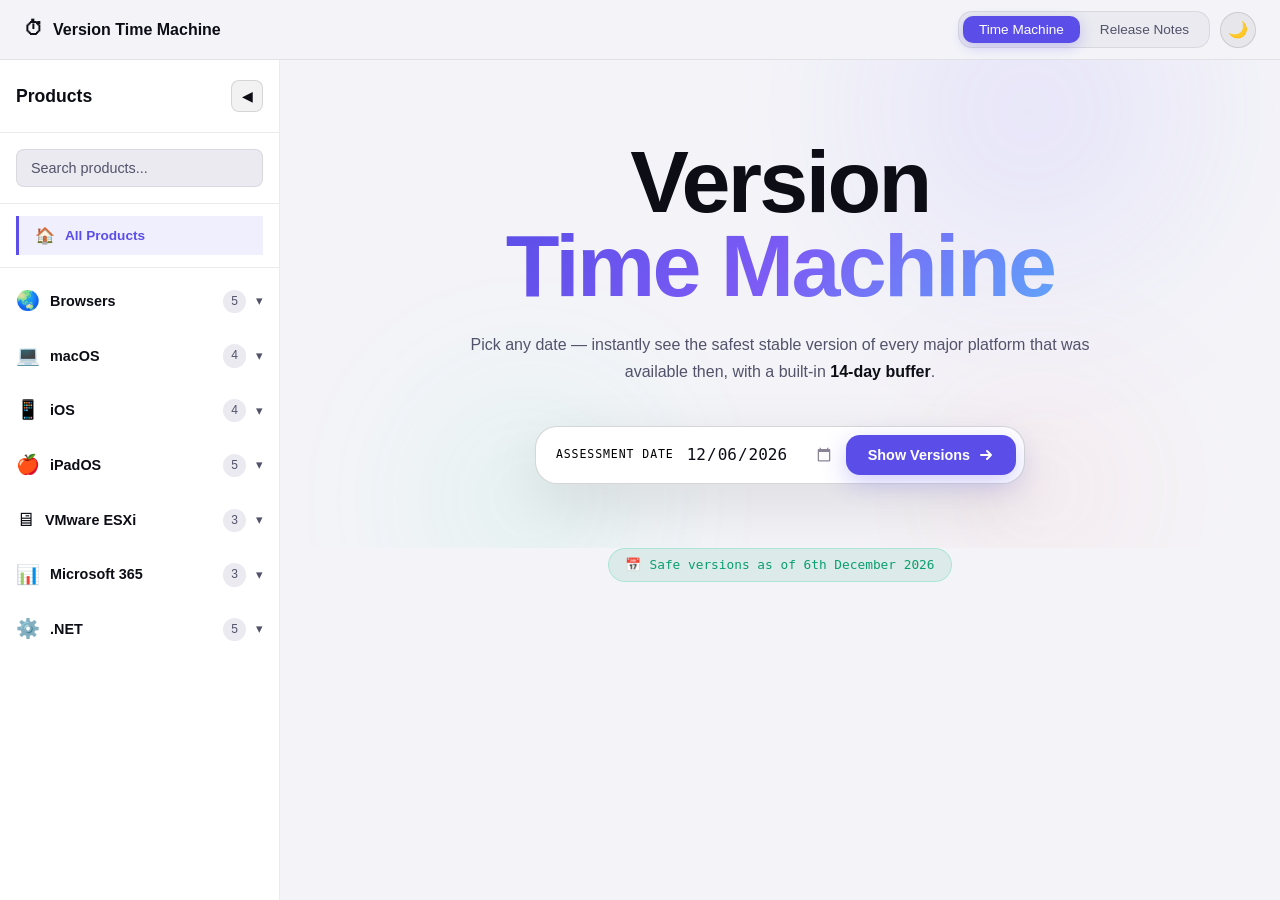
==== commit 902ea01b: "Add files via upload" ====
--- a/index.html
+++ b/index.html
@@ -11,250 +11,683 @@
 </head>
 <body>
 
-<!-- ══ NAV ══════════════════════════════════════════════════════════════ -->
 <nav id="nav">
     <div class="nav-inner">
-        <div class="nav-left">
-            <button class="hamburger" id="hamburger" aria-label="Toggle sidebar">
-                <span></span><span></span><span></span>
-            </button>
-            <div class="nav-logo" onclick="showView('home')">
-                <span class="logo-icon">⏱</span>
-                <span class="logo-text">Version Time Machine</span>
-            </div>
+        <div class="nav-logo" onclick="window.location.href = 'index.html'">
+            <span class="logo-icon">⏱</span>
+            <span>Version Time Machine</span>
         </div>
         <div class="nav-right">
-            <div class="api-status" id="apiStatus">
-                <span class="api-dot"></span>
-                <span class="api-label" id="apiLabel">Connecting…</span>
-            </div>
             <div class="nav-tabs" id="navTabs">
                 <button class="nav-tab active" data-view="home">Time Machine</button>
                 <button class="nav-tab" data-view="links">Release Notes</button>
             </div>
-            <button class="theme-toggle" id="themeToggle" aria-label="Toggle theme" title="Toggle theme">🌙</button>
+            <button class="theme-toggle" id="themeToggle" aria-label="Toggle light/dark mode" title="Toggle theme">
+                ☀️
+            </button>
         </div>
     </div>
 </nav>
 
-<!-- ══ APP SHELL ════════════════════════════════════════════════════════ -->
-<div class="app-shell">
-
-    <!-- ── SIDEBAR ────────────────────────────────────────────────────── -->
-    <aside class="sidebar" id="sidebar">
-        <div class="sidebar-inner">
-
-            <!-- Sidebar header -->
-            <div class="sidebar-header">
-                <div class="sidebar-title">
-                    <span>All Products</span>
-                    <span class="product-count" id="productCount">—</span>
-                </div>
-                <button class="sidebar-refresh" id="sidebarRefresh" title="Refresh all data from EndOfLife.date">
-                    <svg class="refresh-icon" id="refreshIcon" width="15" height="15" viewBox="0 0 24 24" fill="none" stroke="currentColor" stroke-width="2.5" stroke-linecap="round" stroke-linejoin="round">
-                        <path d="M21 2v6h-6"/><path d="M3 12a9 9 0 0 1 15-6.7L21 8"/>
-                        <path d="M3 22v-6h6"/><path d="M21 12a9 9 0 0 1-15 6.7L3 16"/>
-                    </svg>
-                </button>
-            </div>
-
-            <!-- Search -->
-            <div class="sidebar-search-wrap">
-                <svg class="search-icon" width="14" height="14" viewBox="0 0 24 24" fill="none" stroke="currentColor" stroke-width="2" stroke-linecap="round" stroke-linejoin="round">
-                    <circle cx="11" cy="11" r="8"/><path d="m21 21-4.35-4.35"/>
-                </svg>
-                <input type="text" id="sidebarSearch" class="sidebar-search" placeholder="Filter products…" autocomplete="off" spellcheck="false">
-                <button class="search-clear" id="searchClear" aria-label="Clear search">✕</button>
-            </div>
-
-            <!-- Last updated -->
-            <div class="sidebar-meta" id="sidebarMeta">
-                <span id="lastUpdated">Never updated</span>
-            </div>
-
-            <!-- Product list -->
-            <div class="sidebar-list" id="sidebarList">
-                <div class="sidebar-loading" id="sidebarLoading">
-                    <div class="spinner"></div>
-                    <span>Fetching products…</span>
-                </div>
-            </div>
-
-        </div>
-    </aside>
-
-    <!-- Sidebar overlay (mobile) -->
-    <div class="sidebar-overlay" id="sidebarOverlay"></div>
-
-    <!-- ── MAIN CONTENT ────────────────────────────────────────────────── -->
-    <main class="main-content">
-
-        <!-- TIME MACHINE VIEW ──────────────────────────────────────────── -->
-        <div id="view-home" class="view active">
-            <section class="hero">
-                <div class="hero-bg">
-                    <div class="orb orb1"></div>
-                    <div class="orb orb2"></div>
-                    <div class="orb orb3"></div>
-                </div>
-                <div class="hero-content">
-                    <h1 class="hero-title">Version<br><em>Time Machine</em></h1>
-                    <p class="hero-sub">Pick any date — instantly see the safest stable version of every major platform, with a built-in <strong>14-day buffer</strong>. Select a product from the sidebar or check all defaults.</p>
-                    <div class="date-picker-wrap">
-                        <div class="date-picker-inner">
-                            <label for="dateInput">Assessment date</label>
-                            <input type="date" id="dateInput" max="2030-01-01">
-                            <button class="btn-primary" onclick="checkVersions()">
-                                <span>Show Versions</span>
-                                <svg width="16" height="16" viewBox="0 0 16 16" fill="none"><path d="M3 8h10M9 4l4 4-4 4" stroke="currentColor" stroke-width="2" stroke-linecap="round" stroke-linejoin="round"/></svg>
-                            </button>
-                        </div>
-                    </div>
-
-                    <!-- Selected product pill (shows when a sidebar product is active) -->
-                    <div class="active-product-bar" id="activeProductBar" style="display:none">
-                        <span class="active-product-label">Viewing:</span>
-                        <span class="active-product-name" id="activeProductName"></span>
-                        <button class="clear-product-btn" onclick="clearSelectedProduct()" title="Back to default view">✕ Clear</button>
-                    </div>
-                </div>
-            </section>
-
-            <div id="results" class="results-container"></div>
-        </div>
-
-        <!-- LINKS VIEW ─────────────────────────────────────────────────── -->
-        <div id="view-links" class="view">
-            <div class="links-view-inner">
-                <div class="links-hero">
-                    <h2>Release Notes & EOL Sources</h2>
-                    <p>Official vendor documentation for all supported platforms</p>
-                    <div class="links-filter-row">
-                        <input type="text" id="linkSearch" placeholder="Filter vendors…" oninput="filterLinks(this.value)">
-                    </div>
-                </div>
-
-                <div id="linkCategories" class="link-categories">
-
-                    <div class="link-category" data-category="browsers">
-                        <div class="lcat-header" onclick="toggleCategory(this)">
-                            <span class="lcat-icon">🌐</span>
-                            <span>Browsers</span>
-                            <span class="lcat-chevron">▾</span>
-                        </div>
-                        <div class="lcat-body">
-                            <div class="vendor-card"><h4>Chrome</h4><a href="https://developer.chrome.com/release-notes" target="_blank" class="link-pill">Release Notes</a></div>
-                            <div class="vendor-card"><h4>Microsoft Edge</h4><a href="https://learn.microsoft.com/en-us/deployedge/microsoft-edge-release-schedule" target="_blank" class="link-pill">Release Schedule</a></div>
-                            <div class="vendor-card"><h4>Firefox</h4><a href="https://www.mozilla.org/en-US/firefox/releases/" target="_blank" class="link-pill">Release Notes</a></div>
-                            <div class="vendor-card"><h4>Safari</h4><a href="https://developer.apple.com/documentation/safari-release-notes" target="_blank" class="link-pill">Release Notes</a></div>
-                            <div class="vendor-card"><h4>Thunderbird</h4><a href="https://www.thunderbird.net/en-US/thunderbird/releases/" target="_blank" class="link-pill">Release Notes</a></div>
-                            <div class="vendor-card"><h4>Opera</h4><a href="https://blogs.opera.com/desktop/?s=stable" target="_blank" class="link-pill">Opera Stable Release Notes</a></div>
-                            <div class="vendor-card"><h4>Brave</h4><a href="https://brave.com/latest/" target="_blank" class="link-pill">Release Notes</a></div>
-                        </div>
-                    </div>
-
-                    <div class="link-category" data-category="apple">
-                        <div class="lcat-header" onclick="toggleCategory(this)">
-                            <span class="lcat-icon">🍎</span>
-                            <span>Apple</span>
-                            <span class="lcat-chevron">▾</span>
-                        </div>
-                        <div class="lcat-body">
-                            <div class="vendor-card"><h4>macOS</h4><a href="https://support.apple.com/en-us/111895" target="_blank" class="link-pill">macOS Release Notes</a></div>
-                            <div class="vendor-card"><h4>iOS / iPadOS</h4><a href="https://support.apple.com/en-us/111900" target="_blank" class="link-pill">iOS Release Notes</a></div>
-                            <div class="vendor-card"><h4>Safari</h4><a href="https://developer.apple.com/documentation/safari-release-notes" target="_blank" class="link-pill">Safari Release Notes</a></div>
-                        </div>
-                    </div>
-
-                    <div class="link-category" data-category="microsoft">
-                        <div class="lcat-header" onclick="toggleCategory(this)">
-                            <span class="lcat-icon">🪟</span>
-                            <span>Microsoft</span>
-                            <span class="lcat-chevron">▾</span>
-                        </div>
-                        <div class="lcat-body">
-                            <div class="vendor-card"><h4>Windows</h4><a href="https://learn.microsoft.com/en-us/windows/release-health/release-information" target="_blank" class="link-pill">Release Information</a></div>
-                            <div class="vendor-card"><h4>Windows Server</h4><a href="https://learn.microsoft.com/en-us/windows-server/get-started/windows-server-release-info" target="_blank" class="link-pill">Release Information</a></div>
-                            <div class="vendor-card"><h4>Microsoft 365</h4><a href="https://learn.microsoft.com/en-us/officeupdates/update-history-microsoft365-apps-by-date" target="_blank" class="link-pill">Update History</a></div>
-                            <div class="vendor-card"><h4>.NET</h4><a href="https://versionsof.net/" target="_blank" class="link-pill">versionsof.net</a><a href="https://docs.microsoft.com/en-gb/lifecycle/products/microsoft-net-and-net-core" target="_blank" class="link-pill">.NET Lifecycle</a></div>
-                            <div class="vendor-card"><h4>Microsoft Edge</h4><a href="https://docs.microsoft.com/en-us/deployedge/microsoft-edge-relnote-stable-channel" target="_blank" class="link-pill">Release Notes</a></div>
-                            <div class="vendor-card"><h4>Lifecycle & EOL</h4><a href="https://docs.microsoft.com/en-us/lifecycle/products/export" target="_blank" class="link-pill">Lifecycle Data Export</a><a href="https://learn.microsoft.com/en-us/lifecycle/end-of-support/end-of-support-2026" target="_blank" class="link-pill">EOL in 2026</a></div>
-                        </div>
-                    </div>
-
-                    <div class="link-category" data-category="vmware">
-                        <div class="lcat-header" onclick="toggleCategory(this)">
-                            <span class="lcat-icon">🖥</span>
-                            <span>VMware / Broadcom</span>
-                            <span class="lcat-chevron">▾</span>
-                        </div>
-                        <div class="lcat-body">
-                            <div class="vendor-card"><h4>VMware ESXi</h4><a href="https://lifecycle.vmware.com/" target="_blank" class="link-pill">VMware Lifecycle</a></div>
-                            <div class="vendor-card"><h4>vSphere</h4><a href="https://core.vmware.com/resource/vsphere-product-lifecycle-matrix" target="_blank" class="link-pill">vSphere Lifecycle Matrix</a></div>
-                        </div>
-                    </div>
-
-                    <div class="link-category" data-category="security">
-                        <div class="lcat-header" onclick="toggleCategory(this)">
-                            <span class="lcat-icon">🔒</span>
-                            <span>Security Vendors</span>
-                            <span class="lcat-chevron">▾</span>
-                        </div>
-                        <div class="lcat-body">
-                            <div class="vendor-card"><h4>Sophos</h4><a href="https://docs.sophos.com/releasenotes/index.html" target="_blank" class="link-pill">Release Notes</a><a href="https://support.sophos.com/support/s/article/KBA-000002885" target="_blank" class="link-pill">Retired Products</a></div>
-                            <div class="vendor-card"><h4>Malwarebytes</h4><a href="https://support.malwarebytes.com/hc/en-us/articles/360039022993" target="_blank" class="link-pill">Product Lifecycle</a></div>
-                            <div class="vendor-card"><h4>Kaspersky</h4><a href="https://support.kaspersky.com/corporate/lifecycle" target="_blank" class="link-pill">Support Lifecycle</a></div>
-                            <div class="vendor-card"><h4>WatchGuard</h4><a href="https://www.watchguard.com/uk/wgrd-resource-center/end-of-life-policy" target="_blank" class="link-pill">End of Life Policy</a></div>
-                            <div class="vendor-card"><h4>Webroot</h4><a href="https://www.webroot.com/gb/en/support/support-consumer-release-notes" target="_blank" class="link-pill">Release Notes</a></div>
-                        </div>
-                    </div>
-
-                    <div class="link-category" data-category="dev">
-                        <div class="lcat-header" onclick="toggleCategory(this)">
-                            <span class="lcat-icon">⚙️</span>
-                            <span>Developer Tools & Runtimes</span>
-                            <span class="lcat-chevron">▾</span>
-                        </div>
-                        <div class="lcat-body">
-                            <div class="vendor-card"><h4>Node.js</h4><a href="https://nodejs.org/en/about/previous-releases" target="_blank" class="link-pill">Previous Releases</a></div>
-                            <div class="vendor-card"><h4>Java (Oracle)</h4><a href="https://www.oracle.com/java/technologies/java-se-support-roadmap.html" target="_blank" class="link-pill">SE Support Roadmap</a></div>
-                            <div class="vendor-card"><h4>MySQL</h4><a href="https://dev.mysql.com/doc/relnotes/mysql/8.0/en/" target="_blank" class="link-pill">8.0 Release Notes</a></div>
-                            <div class="vendor-card"><h4>Kubernetes</h4><a href="https://kubernetes.io/releases/" target="_blank" class="link-pill">Releases</a></div>
-                            <div class="vendor-card"><h4>LibreOffice</h4><a href="https://www.libreoffice.org/download/release-notes/" target="_blank" class="link-pill">Release Notes</a></div>
-                            <div class="vendor-card"><h4>Mozilla / Firefox</h4><a href="https://www.mozilla.org/en-US/firefox/releases/" target="_blank" class="link-pill">Firefox Releases</a><a href="https://www.thunderbird.net/en-GB/thunderbird/releases/" target="_blank" class="link-pill">Thunderbird Releases</a></div>
-                        </div>
-                    </div>
-
-                    <div class="link-category" data-category="endoflife">
-                        <div class="lcat-header" onclick="toggleCategory(this)">
-                            <span class="lcat-icon">📡</span>
-                            <span>EndOfLife.date API</span>
-                            <span class="lcat-chevron">▾</span>
-                        </div>
-                        <div class="lcat-body">
-                            <div class="vendor-card"><h4>API Documentation</h4><a href="https://endoflife.date/docs/api" target="_blank" class="link-pill">API Docs</a><a href="https://endoflife.date/api/all.json" target="_blank" class="link-pill">All Products JSON</a></div>
-                            <div class="vendor-card"><h4>Chrome Release Cycle</h4><a href="https://chromiumdash.appspot.com/schedule" target="_blank" class="link-pill">Chromium Dashboard</a></div>
-                        </div>
-                    </div>
-
-                </div>
-            </div>
-        </div>
-
-    </main>
-</div><!-- /.app-shell -->
-
-<!-- ══ PRODUCT DETAIL MODAL ══════════════════════════════════════════════ -->
-<div class="modal-backdrop" id="modalBackdrop" style="display:none">
-    <div class="modal" id="productModal">
-        <div class="modal-header">
-            <div>
-                <h2 class="modal-title" id="modalTitle">Product</h2>
-                <div class="modal-meta" id="modalMeta"></div>
-            </div>
-            <button class="modal-close" id="modalClose" aria-label="Close">✕</button>
-        </div>
-        <div class="modal-body" id="modalBody"></div>
+<!-- SIDEBAR -->
+<aside id="sidebar" class="sidebar">
+    <div class="sidebar-inner">
+        <div class="sidebar-header">
+            <h3 class="sidebar-title">Products</h3>
+            <button class="sidebar-toggle" id="sidebarToggle" aria-label="Toggle sidebar">
+                ◀
+            </button>
+        </div>
+        
+        <div class="sidebar-search">
+            <input type="text" id="sidebarSearch" placeholder="Search products..." oninput="filterSidebar(this.value)">
+        </div>
+        
+        <div class="sidebar-all-products">
+            <button class="product-item product-item--all active" onclick="selectProduct(null)">
+                <span class="product-icon">🏠</span>
+                <span class="product-name">All Products</span>
+            </button>
+        </div>
+        
+        <div id="sidebarCategories" class="sidebar-categories"></div>
+    </div>
+</aside>
+
+<!-- Floating button to reopen sidebar when collapsed -->
+<button class="sidebar-reopen-btn" id="sidebarReopenBtn" aria-label="Show products sidebar">
+    <span>▶</span>
+    <span class="sidebar-reopen-text">Products</span>
+</button>
+
+<div id="view-home" class="view active">
+    <section class="hero">
+        <div class="hero-bg">
+            <div class="orb orb1"></div>
+            <div class="orb orb2"></div>
+            <div class="orb orb3"></div>
+        </div>
+        <div class="hero-content">
+            <h1 class="hero-title">Version<br><em>Time Machine</em></h1>
+            <p class="hero-sub">Pick any date — instantly see the safest stable version of every major platform that was available then, with a built-in <strong>14-day buffer</strong>.</p>
+            <div class="date-picker-wrap">
+                <div class="date-picker-inner">
+                    <label for="dateInput">Assessment date</label>
+                    <input type="date" id="dateInput" max="2027-01-01">
+                    <button class="btn-primary" onclick="checkVersions()">
+                        <span>Show Versions</span>
+                        <svg width="16" height="16" viewBox="0 0 16 16" fill="none"><path d="M3 8h10M9 4l4 4-4 4" stroke="currentColor" stroke-width="2" stroke-linecap="round" stroke-linejoin="round"/></svg>
+                    </button>
+                </div>
+            </div>
+        </div>
+    </section>
+
+    <div id="results" class="results-container"></div>
+</div>
+
+<div id="view-links" class="view">
+    <div class="links-view-inner">
+        <div class="links-hero">
+            <h2>Release Notes & EOL Sources</h2>
+            <p>Official vendor documentation for all supported platforms</p>
+            <div class="links-filter-row">
+                <input type="text" id="linkSearch" placeholder="Filter vendors…" oninput="filterLinks(this.value)">
+            </div>
+        </div>
+
+        <div id="linkCategories" class="link-categories">
+
+            <div class="link-category" data-category="browsers">
+                <div class="lcat-header" onclick="toggleCategory(this)">
+                    <span class="lcat-icon">🌐</span>
+                    <span>Browsers</span>
+                    <span class="lcat-chevron">▾</span>
+                </div>
+                <div class="lcat-body">
+                    <div class="vendor-card">
+                        <h4>Chrome</h4>
+                        <a href="https://developer.chrome.com/release-notes" target="_blank" class="link-pill">Release Notes</a>
+                    </div>
+                    <div class="vendor-card">
+                        <h4>Microsoft Edge</h4>
+                        <a href="https://learn.microsoft.com/en-us/deployedge/microsoft-edge-release-schedule" target="_blank" class="link-pill">Release Schedule</a>
+                    </div>
+                    <div class="vendor-card">
+                        <h4>Firefox</h4>
+                        <a href="https://www.mozilla.org/en-US/firefox/releases/" target="_blank" class="link-pill">Release Notes</a>
+                    </div>
+                    <div class="vendor-card">
+                        <h4>Safari</h4>
+                        <a href="https://developer.apple.com/documentation/safari-release-notes" target="_blank" class="link-pill">Release Notes</a>
+                    </div>
+                    <div class="vendor-card">
+                        <h4>Thunderbird</h4>
+                        <a href="https://www.thunderbird.net/en-US/thunderbird/releases/" target="_blank" class="link-pill">Release Notes</a>
+                    </div>
+                    <div class="vendor-card">
+                        <h4>Opera</h4>
+                        <a href="https://blogs.opera.com/desktop/?s=stable" target="_blank" class="link-pill">Opera Stable Release Notes</a>
+                    </div>
+                    <div class="vendor-card">
+                        <h4>Brave</h4>
+                        <a href="https://brave.com/latest/" target="_blank" class="link-pill">Release Notes</a>
+                    </div>
+                </div>
+            </div>
+
+            <div class="link-category" data-category="operating-systems">
+                <div class="lcat-header" onclick="toggleCategory(this)">
+                    <span class="lcat-icon">💻</span>
+                    <span>Operating Systems</span>
+                    <span class="lcat-chevron">▾</span>
+                </div>
+                <div class="lcat-body">
+                    <div class="vendor-card">
+                        <h4>Windows 10</h4>
+                        <a href="https://learn.microsoft.com/en-gb/lifecycle/products/windows-10-home-and-pro" target="_blank" class="link-pill">Home & Pro Lifecycle</a>
+                        <a href="https://learn.microsoft.com/en-gb/lifecycle/products/windows-10-enterprise-and-education" target="_blank" class="link-pill">Enterprise Lifecycle</a>
+                        <a href="https://learn.microsoft.com/en-gb/windows/whats-new/extended-security-updates" target="_blank" class="link-pill">Extended Security Updates</a>
+                        <a href="https://learn.microsoft.com/en-us/windows/release-health/status-windows-10-21h2" target="_blank" class="link-pill">Windows 10 Enterprise LTSC 2021</a>
+                    </div>
+                    <div class="vendor-card">
+                        <h4>Windows 11</h4>
+                        <a href="https://learn.microsoft.com/en-us/windows/release-health/windows11-release-information" target="_blank" class="link-pill">Release Information</a>
+                    </div>
+                    <div class="vendor-card">
+                        <h4>Windows Server</h4>
+                        <a href="https://learn.microsoft.com/en-us/windows/release-health/windows-server-release-info" target="_blank" class="link-pill">Windows ServerRelease Information</a>
+                        <a href="https://learn.microsoft.com/en-us/lifecycle/products/windows-server-2016" target="_blank" class="link-pill">Server 2016 Lifecycle</a>
+                        <a href="https://learn.microsoft.com/en-us/lifecycle/products/windows-server-2019" target="_blank" class="link-pill">Server 2019 Lifecycle</a>
+                        <a href="https://learn.microsoft.com/en-us/windows-server/get-started/extended-security-updates-overview" target="_blank" class="link-pill">ESU Overview</a>
+                    </div>
+                    <div class="vendor-card">
+                        <h4>macOS</h4>
+                        <a href="https://en.wikipedia.org/wiki/MacOS_Tahoe#Release_history" target="_blank" class="link-pill">Tahoe Version History</a>
+                        <a href="https://en.wikipedia.org/wiki/MacOS_Sequoia#Release_history" target="_blank" class="link-pill">Sequoia Version History</a>
+                        <a href="https://en.wikipedia.org/wiki/MacOS_Sonoma#Release_history" target="_blank" class="link-pill">Sonoma Version History</a>
+                        <a href="https://en.wikipedia.org/wiki/MacOS_Ventura#Release_history" target="_blank" class="link-pill">Ventura Version History</a>
+                        <a href="https://support.apple.com/en-us/122867" target="_blank" class="link-pill">Tahoe Compatibility</a>
+                        <a href="https://support.apple.com/en-gb/120282" target="_blank" class="link-pill">Sequoia Compatibility</a>
+                        <a href="https://support.apple.com/en-gb/105113" target="_blank" class="link-pill">Sonoma Compatibility</a>
+                        
+                    </div>
+                    <div class="vendor-card">
+                        <h4>iOS</h4>
+                        <a href="https://en.wikipedia.org/wiki/IOS_26#Version_history" target="_blank" class="link-pill">iOS 26 Version History</a>
+                        <a href="https://en.wikipedia.org/wiki/IOS_18#Version_history" target="_blank" class="link-pill">iOS 18 Version History</a>
+                        <a href="https://en.wikipedia.org/wiki/IOS_16#Version_history" target="_blank" class="link-pill">iOS 16 Version History</a>
+                        <a href="https://developer.apple.com/documentation/ios-ipados-release-notes" target="_blank" class="link-pill">iOS and iPadOS Security Updates</a>
+                    </div>
+                    <div class="vendor-card">
+                        <h4>iPadOS</h4>
+                        <a href="https://developer.apple.com/documentation/ios-ipados-release-notes" target="_blank" class="link-pill">iOS and iPadOS Security Updates</a>
+                        <a href="https://en.wikipedia.org/wiki/IPadOS_26#Version_history" target="_blank" class="link-pill">iPadOS 26 Version History</a>
+                        <a href="https://en.wikipedia.org/wiki/IPadOS_18#Version_history" target="_blank" class="link-pill">iPadOS 18 Version History</a>
+                        <a href="https://en.wikipedia.org/wiki/IPadOS_17#Version_history" target="_blank" class="link-pill">iPadOS 17 Version History</a>
+                        <a href="https://support.apple.com/en-gb/guide/ipad/ipad213a25b2/ipados" target="_blank" class="link-pill">iPadOS 26 Compatibility</a>
+                        <a href="https://support.apple.com/en-gb/guide/iphone/iphe3fa5df43/18.0/ios/18.0" target="_blank" class="link-pill">iPadOS 18 Compatibility</a>
+                        
+                    </div>
+                    <div class="vendor-card">
+                        <h4>Android</h4>
+                        <a href="https://source.android.com/docs/security/bulletin" target="_blank" class="link-pill">Android Security and Update Bulletins</a>
+                    </div>
+                    <div class="vendor-card">
+                        <h4>Ubuntu</h4>
+                        <a href="https://ubuntu.com/about/release-cycle" target="_blank" class="link-pill">Ubuntu Release Cycle</a>
+                        <a href="https://ubuntu.com/aws/pro" target="_blank" class="link-pill">Ubuntu Pro for AWS</a>
+                        <a href="https://ubuntu.com/azure/pro" target="_blank" class="link-pill">Ubuntu Pro for Azure</a>
+                        <a href="https://ubuntu.com/gcp/pro" target="_blank" class="link-pill">Ubuntu Pro for GCP</a>
+                    </div>
+                    <div class="vendor-card">
+                        <h4>ChromeOS</h4>
+                        <a href="https://support.google.com/chrome/a/answer/10314655" target="_blank" class="link-pill">Updates & Support</a>
+                    </div>
+                    <div class="vendor-card">
+                        <h4>CentOS</h4>
+                        <a href="https://www.centos.org/centos10/" target="_blank" class="link-pill">CentOS Stream 10 Release Notes</a>
+                    </div>
+                    <div class="vendor-card">
+                        <h4>Amazon Fire OS</h4>
+                        <a href="https://developer.amazon.com/docs/fire-tv/fire-os-overview.html" target="_blank" class="link-pill">Fire OS Versions</a>
+                    </div>
+                </div>
+            </div>
+
+            <div class="link-category" data-category="operating-systems">
+                <div class="lcat-header" onclick="toggleCategory(this)">
+                    <span class="lcat-icon">💻</span>
+                    <span>Hypervisors</span>
+                    <span class="lcat-chevron">▾</span>
+                </div>
+                <div class="lcat-body">
+                    <div class="vendor-card">
+                        <h4>Microsoft Hyper-V Server</h4>
+                        <a href="https://docs.microsoft.com/en-gb/lifecycle/products/?terms=hyper" target="_blank" class="link-pill">Microsoft Hyper-V Lifecycle</a>
+                        <a href="https://docs.microsoft.com/en-us/windows-server/virtualization/hyper-v/supported-windows-guest-operating-systems-for-hyper-v-on-windows" target="_blank" class="link-pill">Supported Windows guest operating systems for Hyper-V on Windows Server</a>
+                    </div>
+                    <div class="vendor-card">
+                        <h4>VirtualBox</h4>
+                        <a href="https://www.virtualbox.org/wiki/Changelog" target="_blank" class="link-pill">VirtualBox Changelog</a>
+                        <a href="https://www.virtualbox.org/wiki/Downloads" target="_blank" class="link-pill">VirtualBox Downloads</a>
+                        <a href="https://www.virtualbox.org/wiki/Download_Old_Builds" target="_blank" class="link-pill">VirtualBox Old Builds EOL</a>
+                        <a href="https://www.virtualbox.org/manual/UserManual.html#guestossupport" target="_blank" class="link-pill">VirtualBox Supported Guest OS</a>
+                        <a href="https://www.virtualbox.org/manual/UserManual.html#hostossupport" target="_blank" class="link-pill">VirtualBox Supported Host OS</a>
+                    </div>
+                    <div class="vendor-card">
+                        <h4>ESXI</h4>
+                        <a href="https://www.virten.net/vmware/esxi-release-build-number-history/" target="_blank" class="link-pill">ESXI Release History</a>
+                    </div>
+                    <div class="vendor-card">
+                        <h4>Xen Project Hypervisor</h4>
+                        <a href="https://wiki.xenproject.org/wiki/Category:Release_Notes" target="_blank" class="link-pill">Xen Project Release Notes</a>
+                        <a href="https://xenbits.xen.org/docs/unstable/support-matrix.html" target="_blank" class="link-pill">Xen Version Support Matrix</a>
+                        <a href="https://xenbits.xen.org/gitweb/?p=xen.git;a=tags" target="_blank" class="link-pill">Xen Patch Release Notes</a>
+                    </div>
+                    <div class="vendor-card">
+                        <h4>Proxmox Hypervisor</h4>
+                        <a href="https://pve.proxmox.com/wiki/Roadmap" target="_blank" class="link-pill">Proxmox Roadmap</a>
+                        <a href="https://www.proxmox.com/" target="_blank" class="link-pill">Proxmox Home Page</a>
+                        <a href="https://forum.proxmox.com/forums/announcements.7/" target="_blank" class="link-pill">Proxmox Release Announcements</a>
+                        <a href="https://pve.proxmox.com/wiki/Main_Page" target="_blank" class="link-pill">Proxmox Wiki</a>
+                        <a href="https://forum.proxmox.com/threads/proxmox-ve-support-lifecycle.35755/" target="_blank" class="link-pill">Proxmox VE – Support Lifecycle</a>
+                    </div>
+                </div>
+            </div>
+
+            <div class="link-category" data-category="aws">
+                <div class="lcat-header" onclick="toggleCategory(this)">
+                    <span class="lcat-icon">📦</span>
+                    <span>Knowledge Hub IASME Cyber Essentials</span>
+                    <span class="lcat-chevron">▾</span>
+                </div>
+                <div class="lcat-body">
+                    <div class="vendor-card">
+                        <h4>Knowledge Hub - Not Compliant with CE</h4>
+                        <a href="https://ce-knowledge-hub.iasme.co.uk/space/CEKH/2576842966/Security+Update+Management+:+FAQ" target="_blank" class="link-pill">Beta / Preview Versions not compliant</a>
+                        <a href="https://ce-knowledge-hub.iasme.co.uk/space/CEKH/2576842897/Secure+Configuration+-+FAQ" target="_blank" class="link-pill">Kali Linux not compliant</a>
+                        <a href="https://ce-knowledge-hub.iasme.co.uk/space/CEKH/2644607074/Firewalls+:+FAQ" target="_blank" class="link-pill">Commercial VPN's are not compliant</a>
+                        <a href="https://ce-knowledge-hub.iasme.co.uk/space/CEKH/2576842897/Secure+Configuration+-+FAQ" target="_blank" class="link-pill">Trusted IP or conditional access by IP is not compliant</a>
+                        <a href="https://ce-knowledge-hub.iasme.co.uk/space/CEKH/2660663323/User+Access+-+Just+Enough+or+Just+in+Time%3F" target="_blank" class="link-pill">JIT / Just in time is not compliant</a>
+                    </div>
+                    <div class="vendor-card">
+                        <h4>Knowledge Hub - Scoping</h4>
+                        <a href="https://ce-knowledge-hub.iasme.co.uk/space/CEKH/4185489519/Entities+sharing+a+Cyber+Essentials+Certification" target="_blank" class="link-pill">Entities sharing a Cyber Essentials Certification</a>
+                        <a href="https://ce-knowledge-hub.iasme.co.uk/space/CEKH/2751561800/The+Cyber+Essentials+guide+to+working+with+contractors" target="_blank" class="link-pill">Working with Contractors</a>
+                        <a href="https://ce-knowledge-hub.iasme.co.uk/space/CEKH/2708766742/Subset+Scoping+Guidance" target="_blank" class="link-pill">Network Segregation / Subset / Legacy Network Isolated</a>
+                        <a href="https://ce-knowledge-hub.iasme.co.uk/space/CEKH/2644607074/Firewalls+:+FAQ" target="_blank" class="link-pill">Home Routers are not in scope</a>
+                        <a href="https://ce-knowledge-hub.iasme.co.uk/space/CEKH/2651652226/Guidance+to+BYOD" target="_blank" class="link-pill">BYOD Guidance</a>
+                    </div>
+                    <div class="vendor-card">
+                        <h4>Knowledge Hub - IASME</h4>
+                        <a href="https://iasme.co.uk/cyber-essentials/terms-and-conditions/" target="_blank" class="link-pill">Terms and Conditions</a>
+                    </div>
+                    <div class="vendor-card">
+                        <h4>Knowledge Hub - Blockmark</h4>
+                        <a href="https://iasme.co.uk/articles/blockmark-registry-certificates-a-users-guide/" target="_blank" class="link-pill">BlockMark Registry Certificates</a>
+                    </div>
+                    <div class="vendor-card">
+                        <h4>Knowledge Hub - Cloud Service MFA Directory</h4>
+                        <a href="https://ce-knowledge-hub.iasme.co.uk/space/CEKH/4189913427/Cloud+Service+MFA+A-C" target="_blank" class="link-pill">Cloud Services A-C</a>
+                        <a href="https://ce-knowledge-hub.iasme.co.uk/space/CEKH/4189356470/Cloud+Service+MFA+D-L" target="_blank" class="link-pill">Cloud Services D-L</a>
+                        <a href="https://ce-knowledge-hub.iasme.co.uk/space/CEKH/4190142614/Cloud+Service+MFA+M-R" target="_blank" class="link-pill">Cloud Services M-R</a> 
+                        <a href="https://ce-knowledge-hub.iasme.co.uk/space/CEKH/4190142621/Cloud+Service+MFA+S-Z" target="_blank" class="link-pill">Cloud Services S-Z</a> 
+                    </div>
+                </div>
+            </div>
+
+            <div class="link-category" data-category="business-av">
+                <div class="lcat-header" onclick="toggleCategory(this)">
+                    <span class="lcat-icon">🛡</span>
+                    <span>Business Antivirus</span>
+                    <span class="lcat-chevron">▾</span>
+                </div>
+                <div class="lcat-body">
+                    <div class="vendor-card">
+                        <h4>CleanMyMac</h4>
+                        <a href="https://macpaw.com/cleanmymac/whats-new" target="_blank" class="link-pill">What's New</a>
+                    </div>
+                    <div class="vendor-card">
+                        <h4>Webroot</h4>
+                        <a href="https://www.webroot.com/us/en/support/release-notes" target="_blank" class="link-pill">Release Notes</a>
+                    </div>
+                    <div class="vendor-card">
+                        <h4>Datto AV</h4>
+                        <a href="https://edr.datto.com/help/Content/10-release-notes/release-notes-edr.htm" target="_blank" class="link-pill">Datto EDR & AV Release Notes</a>
+                        <a href="https://continuity.datto.com/help/Content/kb/siris-alto-nas/KB370000003534.htm" target="_blank" class="link-pill">Datto Windows Agent (DWA) Release Notes</a>
+                        <a href="https://continuity.datto.com/help/Content/kb/siris-alto-nas/KB360015138952.htm" target="_blank" class="link-pill">Datto Linux Agent (DLA) Release Notes</a>
+                        <a href="https://continuity.datto.com/help/Content/kb/siris-alto-nas/KB200553575.html" target="_blank" class="link-pill">Datto BC & DR IRIS Release Notes</a>
+                    </div>
+                    <div class="vendor-card">
+                        <h4>Bitdefender</h4>
+                        <a href="https://www.bitdefender.com/business/support/en/77212-48453-release-notes.html" target="_blank" class="link-pill">Business Release Notes</a>
+                    </div>
+                    <div class="vendor-card">
+                        <h4>McAfee</h4>
+                        <a href="https://www.mcafee.com/support/s/article/000002208?language=en_US" target="_blank" class="link-pill">Release Notes</a>
+                    </div>
+                    <div class="vendor-card">
+                        <h4>Sophos Intercept X</h4>
+                        <a href="https://docs.sophos.com/releasenotes/index.html?productGroupID=esg&productID=sesc_interceptx&versionID=allVersions" target="_blank" class="link-pill">Release Notes</a>
+                    </div>
+                    <div class="vendor-card">
+                        <h4>ESET Antivirus</h4>
+                        <a href="https://help.eset.com/latestVersions/" target="_blank" class="link-pill">Latest Versions</a>
+                    </div>
+                    <div class="vendor-card">
+                        <h4>Malwarebytes</h4>
+                        <a href="https://support.malwarebytes.com/hc/en-us/sections/360005863113-Release-History-News" target="_blank" class="link-pill">Release History</a>
+                        <a href="https://support.malwarebytes.com/hc/en-us/articles/39106724135315-Desktop-Security-for-Windows-5-2-8-173-Release-Notes" target="_blank" class="link-pill">Windows Notes</a>
+                    </div>
+                    <div class="vendor-card">
+                        <h4>ClamAV</h4>
+                        <a href="https://docs.clamav.net/faq/faq-eol.html" target="_blank" class="link-pill">EOL Information</a>
+                    </div>
+                    <div class="vendor-card">
+                        <h4>AVG</h4>
+                        <a href="https://www.avg.com/en-gb/installation-files#pc" target="_blank" class="link-pill">Installation Files</a>
+                    </div>
+                    <div class="vendor-card">
+                        <h4>Panda Antivirus</h4>
+                        <a href="https://documents.managedprotection.pandasecurity.com/PAD360/ReleaseNotes/v77100/Customers/en-us/ReleaseNotesV2.html" target="_blank" class="link-pill">Release Notes</a>
+                    </div>
+                </div>
+            </div>
+
+            <div class="link-category" data-category="firewalls">
+                <div class="lcat-header" onclick="toggleCategory(this)">
+                    <span class="lcat-icon">🔥</span>
+                    <span>Firewalls / Routers</span>
+                    <span class="lcat-chevron">▾</span>
+                </div>
+                <div class="lcat-body">
+                    <div class="vendor-card">
+                        <h4>Barracuda</h4>
+                        <a href="https://campus.barracuda.com/product/cloudgenfirewall/doc/71860841/barracuda-nextgen-and-cloudgen-firewall-appliances-eos-eol-definitions" target="_blank" class="link-pill">EOS/EOL Definitions</a>
+                    </div>
+                    <div class="vendor-card">
+                        <h4>Sky</h4>
+                        <a href="https://www.sky.com/help/articles/automatic-software-updates-for-sky-routers" target="_blank" class="link-pill">Sky Hub Latest Software Versions</a>
+                    </div>
+                    <div class="vendor-card">
+                        <h4>pfSense</h4>
+                        <a href="https://docs.netgate.com/pfsense/en/latest/releases/versions.html" target="_blank" class="link-pill">Release Notes</a>
+                    </div>
+                    <div class="vendor-card">
+                        <h4>Unifi / Ubiquiti</h4>
+                        <a href="https://help.ui.com/hc/en-us/articles/1500001268521-Ubiquiti-s-Vintage-and-Legacy-Products" target="_blank" class="link-pill">Vintage & Legacy</a>
+                        <a href="https://www.clouduni.fi/blog/cloudkey-gen1-officially-end-of-life" target="_blank" class="link-pill">CloudKey Gen1 EOL</a>
+                        <a href="https://ui.com/download/software/" target="_blank" class="link-pill">UniFi Firmware</a>
+                    </div>
+                    <div class="vendor-card">
+                        <h4>Synology</h4>
+                        <a href="https://www.synology.com/en-uk/releaseNote/DSM?model=DS1817%2B" target="_blank" class="link-pill">DSM Release Notes</a>
+                        <a href="https://www.synology.com/en-au/products/status?model=RS4021xs%2B" target="_blank" class="link-pill">Search Product Support</a>
+                    </div>
+                    <div class="vendor-card">
+                        <h4>DrayTek</h4>
+                        <a href="https://www.draytek.com/support/product-lifecycle/" target="_blank" class="link-pill">Product Lifecycle</a>
+                        <a href="https://www.draytek.co.uk/information/eol-product-equivalents" target="_blank" class="link-pill">EOL Equivalents</a>
+                    </div>
+                    <div class="vendor-card">
+                        <h4>FortiGate</h4>
+                        <a href="https://docs.fortinet.com/document/fortigate/7.6.2/fortios-release-notes/760203/introduction-and-supported-models" target="_blank" class="link-pill">FortiOS Release Notes</a>
+                    </div>
+                    <div class="vendor-card">
+                        <h4>WatchGuard</h4>
+                        <a href="https://www.watchguard.com/wgrd-trust-center/end-of-life-policy" target="_blank" class="link-pill">EOL Policy</a>
+                    </div>
+                    <div class="vendor-card">
+                        <h4>Meraki</h4>
+                        <a href="https://documentation.meraki.com/General_Administration/Other_Topics/Meraki_End-of-Life_(EOL)_Products_and_Dates" target="_blank" class="link-pill">EOL Products & Dates</a>
+                    </div>
+                    <div class="vendor-card">
+                        <h4>Juniper</h4>
+                        <a href="https://support.juniper.net/support/eol/" target="_blank" class="link-pill">EOL Information</a>
+                    </div>
+                    <div class="vendor-card">
+                        <h4>Cisco ASA</h4>
+                        <a href="https://www.cisco.com/c/en/us/products/security/asa-5500-series-next-generation-firewalls/eos-eol-notice-listing.html" target="_blank" class="link-pill">ASA EOL Notices</a>
+                    </div>
+                    <div class="vendor-card">
+                        <h4>BT Hub</h4>
+                        <a href="https://www.bt.com/help/broadband/learn-about-broadband/different-types-of-bt-hub" target="_blank" class="link-pill">Hub Types</a>
+                        <a href="https://img01.products.bt.co.uk/content/dam/bt/storefront/pdfs/terms/bt-product-support-may-2024-issue-3.pdf" target="_blank" class="link-pill">Product Support PDF</a>
+                    </div>
+                    <div class="vendor-card">
+                        <h4>Palo Alto</h4>
+                        <a href="https://www.paloaltonetworks.com/services/support/end-of-life-announcements/hardware-end-of-life-dates" target="_blank" class="link-pill">Hardware EOL Dates</a>
+                    </div>
+                    <div class="vendor-card">
+                        <h4>ASUS</h4>
+                        <a href="https://www.asus.com/event/network/eol-product/" target="_blank" class="link-pill">EOL Products</a>
+                    </div>
+                    <div class="vendor-card">
+                        <h4>TP-Link</h4>
+                        <a href="https://www.tp-link.com/fi/support/faq/3562/" target="_blank" class="link-pill">EOL Information</a>
+                    </div>
+                    <div class="vendor-card">
+                        <h4>Datto Networking</h4>
+                        <a href="https://networkinghelp.datto.com/help/Content/kb/Networking/General%20Information/KB370000000038.htm" target="_blank" class="link-pill">Product Lifecycle</a>
+                    </div>
+                    <div class="vendor-card">
+                        <h4>Sophos</h4>
+                        <a href="https://support.sophos.com/support/s/article/KBA-000003353?language=en_US" target="_blank" class="link-pill">EOL Information</a>
+                    </div>
+                    <div class="vendor-card">
+                        <h4>MikroTik</h4>
+                        <a href="https://www.cloudrouterswitches.com/Mikrotik-EOL.asp" target="_blank" class="link-pill">EOL List</a>
+                    </div>
+                    <div class="vendor-card">
+                        <h4>ZyXEL</h4>
+                        <a href="https://webservice.zyxel.com/end-of-life" target="_blank" class="link-pill">EOL Information</a>
+                    </div>
+                    <div class="vendor-card">
+                        <h4>SonicWall</h4>
+                        <a href="https://www.sonicwall.com/support/product-lifecycle-tables/TZ-Series/Hardware" target="_blank" class="link-pill">TZ Series Lifecycle</a>
+                    </div>
+                    <div class="vendor-card">
+                        <h4>Netgate</h4>
+                        <a href="https://www.netgate.com/support/product-lifecycle" target="_blank" class="link-pill">Product Lifecycle</a>
+                    </div>
+                    <div class="vendor-card">
+                        <h4>VeloCloud</h4>
+                        <a href="https://knowledge.broadcom.com/external/article/312383/product-lifecycle-updates-velocloud-edge.html" target="_blank" class="link-pill">Lifecycle Updates</a>
+                    </div>
+                </div>
+            </div>
+
+            <div class="link-category" data-category="aws">
+                <div class="lcat-header" onclick="toggleCategory(this)">
+                    <span class="lcat-icon">☁️</span>
+                    <span>Linux</span>
+                    <span class="lcat-chevron">▾</span>
+                </div>
+                <div class="lcat-body">
+                    <div class="vendor-card">
+                        <h4>Amazon Linux</h4>
+                        <a href="https://aws.amazon.com/linux/amazon-linux-2022" target="_blank" class="link-pill">Amazon Linux 2023 Overview</a>
+                        <a href="https://docs.aws.amazon.com/linux/al2022/ug/release-cadence.html" target="_blank" class="link-pill">Amazon Linux Release Cadence</a>
+                        <a href="https://aws.amazon.com/amazon-linux-2" target="_blank" class="link-pill">Amazon Linux 2 Overview</a>
+                        <a href="https://aws.amazon.com/amazon-linux-2/faqs/" target="_blank" class="link-pill">Amazon Linux 2 FAQs</a>
+                        <a href="https://aws.amazon.com/amazon-linux-ami/" target="_blank" class="link-pill">Amazon Linux 1 Overview</a>
+                    </div>
+                    <div class="vendor-card">
+                        <h4>Debian Linux</h4>
+                        <a href="https://wiki.debian.org/DebianReleases" target="_blank" class="link-pill">Debian Releases</a>
+                        <a href="https://www.debian.org/lts/security/" target="_blank" class="link-pill">Debian LTS Security</a>
+                        <a href="https://wiki.debian.org/LTS/Using" target="_blank" class="link-pill">Using Debian LTS</a>
+                    </div>
+                    <div class="vendor-card">
+                        <h4>Fedora</h4>
+                        <a href="https://fedoraproject.org/wiki/Fedora_Release_Life_Cycle" target="_blank" class="link-pill">Fedora LifeCycle</a>
+                        <a href="https://www.fedoraproject.org/coreos/download?stream=stable" target="_blank" class="link-pill">Fedora CoreOS</a>
+                        <a href="https://fedorapeople.org/groups/schedule/" target="_blank" class="link-pill">Fedora Schedule</a>
+                        <a href="https://fedoraproject.org/wiki/End_of_life" target="_blank" class="link-pill">Fedora Unsupported Release</a>
+                    </div>
+                    <div class="vendor-card">
+                        <h4>FreeBSD</h4>
+                        <a href="https://www.freebsd.org/security/#sup" target="_blank" class="link-pill">FreeBSD Security Information</a>
+                    </div>
+                    <div class="vendor-card">
+                        <h4>Linux Mint</h4>
+                        <a href="https://linuxmint.com/download_all.php" target="_blank" class="link-pill">Linux Mint Releases</a>
+                    </div>
+                    <div class="vendor-card">
+                        <h4>NetBSD</h4>
+                        <a href="https://www.netbsd.org/releases/formal.html" target="_blank" class="link-pill">NetBSD Formal Releases</a>
+                    </div>
+                    <div class="vendor-card">
+                        <h4>openSUSE</h4>
+                        <a href="https://en.opensuse.org/Lifetime" target="_blank" class="link-pill">Lifetime - openSUSE Wiki</a>
+                        <a href="https://en.opensuse.org/openSUSE:Roadmap" target="_blank" class="link-pill">openSUSE:Roadmap - openSUSE Wiki</a>
+                    </div>
+                    <div class="vendor-card">
+                        <h4>Oracle Linux</h4>
+                        <a href="https://www.oracle.com/a/ocom/docs/elsp-lifetime-069338.pdf" target="_blank" class="link-pill">Oracle Linux OS EOL</a>
+                        <a href="https://yum.oracle.com/oracle-linux-isos.html" target="_blank" class="link-pill">Oracle Linux OS Release</a>
+                    </div>
+                    <div class="vendor-card">
+                        <h4>Red Hat Linux</h4>
+                        <a href="https://access.redhat.com/support/policy/updates/errata#Life_Cycle_Dates" target="_blank" class="link-pill">Red Hat Enterprise Linux Release Information</a>
+                        <a href="https://access.redhat.com/articles/3078#RHEL8" target="_blank" class="link-pill">Red Hat Enterprise Linux Minor Version Release</a>
+                        <a href="https://access.redhat.com/support/policy/updates/errata" target="_blank" class="link-pill">Red Hat Enterprise Linux Update Errata</a>
+                    </div>
+                    <div class="vendor-card">
+                        <h4>SolarisOS</h4>
+                        <a href="https://www.oracle.com/us/support/library/lifetime-support-hardware-301321.pdf" target="_blank" class="link-pill">Oracle Support Lifecycle and OS Releases</a>
+                        <a href="https://www.oracle.com/solaris/technologies/solaris-10-containers-faqs.html" target="_blank" class="link-pill">Solaris 10 Containers FAQ</a>
+                    </div>
+                    <div class="vendor-card">
+                        <h4>Ubuntu Flavours</h4>
+                        <a href="https://ubuntu.com/download/flavours" target="_blank" class="link-pill">Ubuntu Recognised Flavours</a>
+                        <a href="https://kubuntu.org/getkubuntu" target="_blank" class="link-pill">Kubuntu Supported Versions</a>
+                        <a href="https://lubuntu.me/downloads/" target="_blank" class="link-pill">Lubuntu Supported Versions</a>
+                        <a href="https://ubuntubudgie.org/downloads/" target="_blank" class="link-pill">Ubuntu Budgie Releases</a>
+                        <a href="https://www.ubuntukylin.com/downloads/" target="_blank" class="link-pill">Ubuntu Kylin Releases</a>
+                        <a href="https://ubuntustudio.org/category/release-notes/" target="_blank" class="link-pill">Ubuntu Studio Release Notes</a>
+                        <a href="https://xubuntu.org/releases/" target="_blank" class="link-pill">Xubuntu Release Notes</a>
+                    </div>
+                </div>
+            </div>
+
+            <div class="link-category" data-category="software">
+                <div class="lcat-header" onclick="toggleCategory(this)">
+                    <span class="lcat-icon">📦</span>
+                    <span>Software Support</span>
+                    <span class="lcat-chevron">▾</span>
+                </div>
+                <div class="lcat-body">
+                    <div class="vendor-card">
+                        <h4>Adobe</h4>
+                        <a href="https://helpx.adobe.com/uk/acrobat/release-note/release-notes-acrobat-reader.html" target="_blank" class="link-pill">Acrobat Reader Release Notes</a>
+                        <a href="https://helpx.adobe.com/x-productkb/policy-pricing/policy_enterprise_lifecycle.html" target="_blank" class="link-pill">Adobe Support Lifecycle Policy</a>
+                        <a href="https://helpx.adobe.com/uk/support/programs/eol-matrix.html" target="_blank" class="link-pill">Adobe Products and technical support periods</a>
+                    </div>
+                    <div class="vendor-card">
+                        <h4>Apache</h4>
+                        <a href="https://openoffice.apache.org/" target="_blank" class="link-pill">Apache OpenOffice Release Notes</a>
+                        <a href="https://www.openoffice.org/development/releases/eol.html" target="_blank" class="link-pill">OpenOffice EOL Announcement</a>
+                        <a href="https://tomcat.apache.org/whichversion.html" target="_blank" class="link-pill">Apache Tomcat Versions</a>
+                    </div>
+                    <div class="vendor-card">
+                        <h4>Apple</h4>
+                        <a href="https://support.apple.com/en-gb/100100" target="_blank" class="link-pill">Apple Security Releases</a>
+                    </div>
+                    <div class="vendor-card">
+                        <h4>Avira</h4>
+                        <a href="https://www.avira.com/en/support-product-lifecycle" target="_blank" class="link-pill">Avira Product Lifecycle</a>
+                        <a href="https://www.avira.com/en/support-product-lifecycle-oem" target="_blank" class="link-pill">Avira OEM Lifecycle</a>
+                        <a href="https://www.avira.com/en/support-product-lifecycle-archive" target="_blank" class="link-pill">Avira Product Lifecycle Archive</a>
+                    </div>
+                    <div class="vendor-card">
+                        <h4>Bitdefender</h4>
+                        <a href="https://www.bitdefender.com/consumer/support/answer/9048/" target="_blank" class="link-pill">Bitdefender Consumer Product EOL</a>
+                        <a href="https://www.bitdefender.co.uk/support/bitdefender-end-of-life-policy-statement-982.html" target="_blank" class="link-pill">Bitdefender EOL Policy Statement</a>
+                        <a href="https://www.bitdefender.com/consumer/support/answer/32196/" target="_blank" class="link-pill">The latest version of Bitdefender on Windows</a>
+                        <a href="https://www.bitdefender.com/consumer/support/answer/32547/" target="_blank" class="link-pill">Latest version of Bitdefender for Mac</a>
+                        <a href="https://www.bitdefender.co.uk/support/bitdefender-end-of-life-policy-statement-982.html" target="_blank" class="link-pill">Bitdefender EOL Policy Statement</a>
+                        <a href="https://www.bitdefender.com/business/support/en/77212-48453-release-notes.html" target="_blank" class="link-pill">BitDefender Release Notes</a>
+                        <a href="https://www.bitdefender.com/business/support/en/77212-78207-gravityzone-control-center.html" target="_blank" class="link-pill">GravityZone Control Center Release Notes</a>
+
+                    </div>
+                    <div class="vendor-card">
+                        <h4>Check Point</h4>
+                        <a href="https://www.checkpoint.com/support-services/support-life-cycle-policy/" target="_blank" class="link-pill">Check Point Software Support</a>
+                    </div>
+                    <div class="vendor-card">
+                        <h4>ESET</h4>
+                        <a href="https://support-eol.eset.com/en/" target="_blank" class="link-pill">ESET End of Life Portal</a>
+                        <a href="https://support.eset.com/en/kb3592-is-my-eset-product-supported-eset-end-of-life-policy-business-products" target="_blank" class="link-pill">ESET Support Matrix</a>
+                        <a href="https://support-eol.eset.com/en/affected.html" target="_blank" class="link-pill">ESET End of Life Lookup Tool</a>
+                        <a href="https://help.eset.com/eset_documents/eol/End_of_Life_Policy-Business.pdf" target="_blank" class="link-pill">ESET EOL Policy</a>
+                    </div>
+                    <div class="vendor-card">
+                        <h4>F-Secure</h4>
+                        <a href="https://www.f-secure.com/en/partners/operators/product-lifecycle" target="_blank" class="link-pill">Product Lifecycle</a>
+                        <a href="https://www.kb.f-secure.com/s/topic/0TOTs0000001LyTOAU/release-notes?language=en_US" target="_blank" class="link-pill">Product Release Notes</a>
+                    </div>
+                    <div class="vendor-card">
+                        <h4>Google</h4>
+                        <a href="https://chromereleases.googleblog.com/search/label/Desktop%20Update" target="_blank" class="link-pill">Chrome Releases - Desktop (Windows, Mac, Linux)</a>
+                        <a href="https://chromereleases.googleblog.com/search/label/Extended%20Stable%20updates" target="_blank" class="link-pill">Chrome Releases - Extended Stable Channel Desktop</a>
+                        <a href="https://support.google.com/a/answer/7577057" target="_blank" class="link-pill">Google Drive for desktop release notes</a>
+                        <a href="https://chromium.googlesource.com/chromium/src/+/refs/heads/main/docs/process/release_cycle.md" target="_blank" class="link-pill">Chrome Release Cycle Information</a>
+                        <a href="https://chromiumdash.appspot.com/schedule" target="_blank" class="link-pill">Chromium Dashboard Release Cycle</a>
+                    </div>
+                    <div class="vendor-card">
+                        <h4>Kaspersky</h4>
+                        <a href="https://support.kaspersky.com/corporate/lifecycle" target="_blank" class="link-pill">Kaspersky Support Lifecycle</a>
+                        <a href="https://support.kaspersky.co.uk/support/rules" target="_blank" class="link-pill">Support Rules</a>
+                    </div>
+                    <div class="vendor-card">
+                        <h4>LibreOffice</h4>
+                        <a href="https://www.libreoffice.org/download/release-notes/" target="_blank" class="link-pill">LibreOffice Release Notes</a>
+                        <a href="https://wiki.documentfoundation.org/ReleasePlan" target="_blank" class="link-pill">The Document Foundation - Release Cycle</a>
+                    </div>
+                    <div class="vendor-card">
+                        <h4>Kubernetes</h4>
+                        <a href="https://kubernetes.io/releases/" target="_blank" class="link-pill">Kubernetes Releases</a>
+                        <a href="https://kubernetes.io/releases/patch-releases/" target="_blank" class="link-pill">Kubernetes Patch Release Notes</a>
+                    </div>
+                    <div class="vendor-card">
+                        <h4>Malwarebytes</h4>
+                        <a href="https://support.malwarebytes.com/hc/en-us/articles/360039022993" target="_blank" class="link-pill">Malwarebytes Product Lifecycle Policy</a>
+                        <a href="https://support.malwarebytes.com/hc/en-us/sections/360005863113-Release-History-News" target="_blank" class="link-pill">Release History & News (Windows)</a>
+                        <a href="https://support.malwarebytes.com/hc/en-us/sections/360005863193-Release-History-News" target="_blank" class="link-pill">Release History & News (Mac)</a>
+                        <a href="https://support.threatdown.com/hc/en-us/articles/4413789311379-Endpoint-Protection-Product-Lifecycle" target="_blank" class="link-pill">Malwarebytes Endpoint Protection Product Lifecycle</a>
+                        <a href="https://support.threatdown.com/hc/en-us/articles/4413817111571-Malwarebytes-Enterprise-Edition-Product-Lifecycle" target="_blank" class="link-pill">Malwarebytes Enterprise Edition Product Lifecycle</a>
+                    </div>
+                    <div class="vendor-card">
+                        <h4>Microsoft</h4>
+                        <a href="https://docs.microsoft.com/en-us/lifecycle/products/export" target="_blank" class="link-pill">Lifecycle Data Export</a>
+                        <a href="https://docs.microsoft.com/en-gb/lifecycle/products/" target="_blank" class="link-pill">Search Product and Services Lifecycle Information</a>
+                        <a href="https://learn.microsoft.com/en-us/lifecycle/end-of-support/end-of-support-2025" target="_blank" class="link-pill">Ending Support in 2025</a>
+                        <a href="https://learn.microsoft.com/en-us/lifecycle/office-windows-configuration-matrix" target="_blank" class="link-pill">Microsoft Office and Windows Configuration Support</a>
+                        <a href="https://docs.microsoft.com/en-us/officeupdates/release-notes-office-for-mac" target="_blank" class="link-pill">Release Notes for Office for Mac</a>
+                        <a href="https://docs.microsoft.com/en-us/microsoft-365/security/defender-endpoint" target="_blank" class="link-pill">Microsoft Defender for Endpoint Documentation</a>
+                        <a href="https://www.microsoft.com/en-us/wdsi/definitions/antimalware-definition-release-notes" target="_blank" class="link-pill">Microsoft Security Intelligence Definition Release Notes</a>
+                        <a href="https://www.microsoft.com/en-us/wdsi/defenderupdates" target="_blank" class="link-pill">Latest Security Update for Microsoft Defender</a>
+                        <a href="https://docs.microsoft.com/en-gb/lifecycle/products/microsoft-net-and-net-core?branch=live" target="_blank" class="link-pill">Microsoft .NET and .NET Core Lifecycle</a>
+                        <a href="https://docs.microsoft.com/en-us/deployedge/microsoft-edge-relnote-stable-channel" target="_blank" class="link-pill">Microsoft Edge Release Notes</a>
+                        <a href="https://docs.microsoft.com/en-gb/deployedge/microsoft-edge-supported-operating-systems" target="_blank" class="link-pill">Microsoft Edge Supported Operating Systems</a>
+                        <a href="https://docs.microsoft.com/en-us/exchange/new-features/build-numbers-and-release-dates?view=exchserver-2019" target="_blank" class="link-pill">Exchange Server Build Numbers & Release Notes</a>
+                        <a href="https://support.microsoft.com/en-gb/office/onedrive-release-notes-845dcf18-f921-435e-bf28-4e24b95e5fc0#ID0EACAAA=Windows" target="_blank" class="link-pill">OneDrive Release Notes</a>
+                        <a href="https://learn.microsoft.com/en-us/lifecycle/faq/extended-security-updates" target="_blank" class="link-pill">Microsoft Extended Security Updates</a>
+                        <a href="https://docs.microsoft.com/en-gb/lifecycle/products/?products=vs" target="_blank" class="link-pill">Visual Studio Lifecycle</a>
+                        <a href="https://learn.microsoft.com/en-us/lifecycle/end-of-support/end-of-support-2026" target="_blank" class="link-pill">Out of Support in 2026</a>
+                    </div>
+                    <div class="vendor-card">
+                        <h4>Mozilla Inc</h4>
+                        <a href="https://www.mozilla.org/en-US/firefox/releases/" target="_blank" class="link-pill">Firefox Release Notes</a>
+                        <a href="https://support.mozilla.org/en-US/kb/where-find-release-notes-firefox-enterprise" target="_blank" class="link-pill">Firefox ESR & Enterprise Release Notes</a>
+                        <a href="https://www.thunderbird.net/en-GB/thunderbird/releases/" target="_blank" class="link-pill">Thunderbird Release Notes</a>
+                    </div>
+                    <div class="vendor-card">
+                        <h4>Oracle</h4>
+                        <a href="https://www.oracle.com/java/technologies/java-se-support-roadmap.html" target="_blank" class="link-pill">Oracle Java SE Support Matrix</a>
+                        <a href="https://www.oracle.com/java/technologies/javase/jdk-relnotes-index.html" target="_blank" class="link-pill">Java Release Notes</a>
+                        <a href="https://dev.mysql.com/doc/relnotes/mysql/8.0/en/" target="_blank" class="link-pill">MySQL 8.0 Release Notes</a>
+                        <a href="https://docs.oracle.com/en-us/iaas/releasenotes/services/mysql-database/" target="_blank" class="link-pill">MySQL Release Notes</a>
+                        <a href="https://dev.mysql.com/doc/relnotes/mysql/8.0/en/" target="_blank" class="link-pill">MySQL Release Notes Documentation</a>
+                        <a href="https://www.oracle.com/us/support/library/lifetime-support-technology-069183.pdf" target="_blank" class="link-pill">Oracle Lifetime Support Policy and Release Notes</a>
+                        <a href="https://docs.oracle.com/en-us/iaas/releasenotes/" target="_blank" class="link-pill">Oracle Cloud Infrastructure Release Notes</a>
+                        <a href="https://www.oracle.com/uk/support/policies.html" target="_blank" class="link-pill">Oracle Technical Support Policies</a>
+                    </div>
+                    <div class="vendor-card">
+                        <h4>Sophos</h4>
+                        <a href="https://docs.sophos.com/releasenotes/index.html" target="_blank" class="link-pill">Sophos Release Notes</a>
+                        <a href="https://support.sophos.com/support/s/article/KBA-000002885?language=en_US" target="_blank" class="link-pill">Retired Sophos Products</a>
+                        <a href="https://support.sophos.com/support/s/article/KB-000034756?language=en_US" target="_blank" class="link-pill">Supported Platforms Retirement Calendar</a>
+                        <a href="https://docs.sophos.com/releasenotes/output/en-us/releaseinfo/SAVReleaseVersions.html" target="_blank" class="link-pill">Sophos AV Version Release Dates</a>
+                        <a href="https://support.sophos.com/support/s/article/KB-000034795?language=en_US" target="_blank" class="link-pill">Retirement Calendar for Sophos Endpoint & Server Products, Management Consoles and PureMessage</a>
+                        <a href="https://support.sophos.com/support/s/article/KB-000038961?language=en_US" target="_blank" class="link-pill">Sophos Email Appliance Retirement Schedule</a>
+                        <a href="https://support.home.sophos.com/hc/en-us/sections/360000192343-Release-Notes" target="_blank" class="link-pill">Sophos Home Releases</a>
+                        <a href="https://support.sophos.com/support/s/article/KB-000034764?language=en_US" target="_blank" class="link-pill">Sophos Pure Message Retirement Calendar</a>
+                        <a href="https://support.sophos.com/support/s/article/KB-000038888?language=en_US" target="_blank" class="link-pill">PureMessage for UNIX Retirement Schedule</a>
+                        <a href="https://support.sophos.com/support/s/article/KB-000034767?language=en_US" target="_blank" class="link-pill">Safeguard Retirement Calendar</a>
+                    </div>
+                    <div class="vendor-card">
+                        <h4>WatchGuard</h4>
+                        <a href="https://www.watchguard.com/uk/wgrd-resource-center/end-of-life-policy" target="_blank" class="link-pill">WatchGuard End of Life Policy</a>
+                    </div>
+                    <div class="vendor-card">
+                        <h4>Webroot</h4>
+                        <a href="https://www.webroot.com/gb/en/support/support-consumer-release-notes" target="_blank" class="link-pill">SecureAnywhere Release Notes | Webroot</a>
+                    </div>
+                    <div class="vendor-card">
+                        <h4>Node.js</h4>
+                        <a href="https://nodejs.org/en/about/previous-releases" target="_blank" class="link-pill">Release Notes</a>
+                    </div>
+                    <div class="vendor-card">
+                        <h4>.NET</h4>
+                        <a href="https://versionsof.net/" target="_blank" class="link-pill">Release Notes</a>
+                    </div>
+                </div>
+            </div>
+
+        </div>
     </div>
 </div>
 
--- a/styles.css
+++ b/styles.css
@@ -1,17 +1,16 @@
 *, *::before, *::after { box-sizing: border-box; margin: 0; padding: 0; }
 
-/* ══ DARK THEME (default) ══════════════════════════════════════════════ */
+/* ══ DARK THEME (default) ══ */
 :root {
     --bg:          #0a0a0f;
     --surface:     #111118;
     --surface-2:   #18181f;
-    --surface-3:   #1e1e28;
     --border:      rgba(255,255,255,0.07);
     --border-hi:   rgba(255,255,255,0.14);
 
     --ink:         #f0f0f5;
     --ink-2:       #9898b0;
-    --ink-3:       #5c5c72;
+    --ink-3:       #ffffff;
 
     --accent:      #7b6cff;
     --accent-2:    #a78bfa;
@@ -24,11 +23,8 @@
     --warn-dim:    rgba(245, 158, 11, 0.12);
     --future:      #fb7185;
     --future-dim:  rgba(251, 113, 133, 0.12);
-    --eol-red:     #ef4444;
-    --eol-dim:     rgba(239, 68, 68, 0.12);
-
-    --nav-bg:      rgba(10, 10, 15, 0.88);
-    --sidebar-bg:  #0d0d14;
+
+    --nav-bg:      rgba(10, 10, 15, 0.85);
     --card-shadow: rgba(0,0,0,0.4);
     --hero-shadow: rgba(0,0,0,0.5);
 
@@ -41,23 +37,21 @@
     --font-display: 'Syne', sans-serif;
     --font-mono:    'JetBrains Mono', monospace;
     --font-body:    'Inter', sans-serif;
-    --nav-h:        60px;
-    --sidebar-w:    280px;
-    --ease:         cubic-bezier(0.25, 0.46, 0.45, 0.94);
-}
-
-/* ══ LIGHT THEME ════════════════════════════════════════════════════════ */
+    --nav-h:       60px;
+    --ease:        cubic-bezier(0.25, 0.46, 0.45, 0.94);
+}
+
+/* ══ LIGHT THEME ══ */
 html.light {
     --bg:          #f4f4f8;
     --surface:     #ffffff;
     --surface-2:   #eaeaf0;
-    --surface-3:   #e0e0ea;
     --border:      rgba(0,0,0,0.08);
     --border-hi:   rgba(0,0,0,0.16);
 
     --ink:         #0d0d16;
     --ink-2:       #52526a;
-    --ink-3:       #9898b0;
+    --ink-3:       #000000;
 
     --accent:      #5b4ee8;
     --accent-2:    #7c5cf5;
@@ -70,11 +64,8 @@
     --warn-dim:    rgba(184, 110, 0, 0.09);
     --future:      #c93050;
     --future-dim:  rgba(201, 48, 80, 0.09);
-    --eol-red:     #dc2626;
-    --eol-dim:     rgba(220, 38, 38, 0.09);
-
-    --nav-bg:      rgba(244, 244, 248, 0.92);
-    --sidebar-bg:  #ededf3;
+
+    --nav-bg:      rgba(244, 244, 248, 0.90);
     --card-shadow: rgba(0,0,0,0.07);
     --hero-shadow: rgba(0,0,0,0.10);
 
@@ -82,11 +73,19 @@
     --toggle-border: rgba(0,0,0,0.12);
 }
 
-/* ── Global transitions ── */
-body, #nav, .sidebar, .section-header, .section-body, .card,
-.card-version-block, .card-fresh-note, .lcat-header, .lcat-body,
-.vendor-card, .date-picker-inner, #linkSearch, .sidebar-item,
-.sidebar-search {
+/* ── Global theme transition ── */
+body,
+#nav,
+.section-header,
+.section-body,
+.card,
+.card-version-block,
+.card-fresh-note,
+.lcat-header,
+.lcat-body,
+.vendor-card,
+.date-picker-inner,
+#linkSearch {
     transition:
         background-color 0.3s var(--ease),
         border-color 0.3s var(--ease),
@@ -106,11 +105,11 @@
     -webkit-font-smoothing: antialiased;
 }
 
-/* ══ NAV ═══════════════════════════════════════════════════════════════ */
+/* ── NAV ── */
 #nav {
     position: fixed;
     top: 0; left: 0; right: 0;
-    z-index: 200;
+    z-index: 100;
     height: var(--nav-h);
     background: var(--nav-bg);
     backdrop-filter: blur(20px);
@@ -119,19 +118,14 @@
 }
 
 .nav-inner {
+    max-width: 1400px;
+    margin: 0 auto;
     height: 100%;
-    padding: 0 20px;
+    padding: 0 24px;
     display: flex;
     align-items: center;
     justify-content: space-between;
-    gap: 12px;
-}
-
-.nav-left {
-    display: flex;
-    align-items: center;
-    gap: 12px;
-    flex-shrink: 0;
+    gap: 16px;
 }
 
 .nav-logo {
@@ -140,14 +134,15 @@
     gap: 10px;
     font-family: var(--font-display);
     font-weight: 700;
-    font-size: 0.95rem;
+    font-size: 1rem;
     color: var(--ink);
     cursor: pointer;
     white-space: nowrap;
+    flex-shrink: 0;
     transition: opacity 0.2s;
 }
 .nav-logo:hover { opacity: 0.65; }
-.logo-icon { font-size: 1.1rem; }
+.logo-icon { font-size: 1.2rem; }
 
 .nav-right {
     display: flex;
@@ -156,29 +151,6 @@
     flex-shrink: 0;
 }
 
-/* ── API status indicator ── */
-.api-status {
-    display: flex;
-    align-items: center;
-    gap: 6px;
-    font-family: var(--font-mono);
-    font-size: 0.68rem;
-    color: var(--ink-3);
-    white-space: nowrap;
-}
-.api-dot {
-    width: 7px; height: 7px;
-    border-radius: 50%;
-    background: var(--ink-3);
-    transition: background 0.4s;
-    flex-shrink: 0;
-}
-.api-status.ok   .api-dot { background: var(--safe); box-shadow: 0 0 6px var(--safe); }
-.api-status.warn .api-dot { background: var(--warn); box-shadow: 0 0 6px var(--warn); }
-.api-status.err  .api-dot { background: var(--eol-red); box-shadow: 0 0 6px var(--eol-red); }
-@media (max-width: 600px) { .api-status { display: none; } }
-
-/* ── Nav tabs ── */
 .nav-tabs {
     display: flex;
     gap: 4px;
@@ -187,14 +159,15 @@
     border-radius: var(--radius);
     border: 1px solid var(--border);
 }
+
 .nav-tab {
     background: none;
     border: none;
     color: var(--ink-2);
     font-family: var(--font-body);
-    font-size: 0.83rem;
+    font-size: 0.85rem;
     font-weight: 500;
-    padding: 6px 14px;
+    padding: 6px 16px;
     border-radius: 10px;
     cursor: pointer;
     transition: all 0.2s var(--ease);
@@ -207,36 +180,10 @@
     box-shadow: 0 4px 14px var(--accent-glow);
 }
 
-/* ── Hamburger ── */
-.hamburger {
-    width: 36px; height: 36px;
-    border-radius: var(--radius-sm);
-    border: 1px solid var(--border);
-    background: var(--toggle-bg);
-    cursor: pointer;
-    display: flex;
-    flex-direction: column;
-    align-items: center;
-    justify-content: center;
-    gap: 4.5px;
-    flex-shrink: 0;
-    transition: background 0.2s, border-color 0.2s;
-}
-.hamburger:hover { background: var(--accent-dim); border-color: var(--accent); }
-.hamburger span {
-    display: block;
-    width: 16px; height: 1.5px;
-    background: var(--ink);
-    border-radius: 2px;
-    transition: all 0.3s var(--ease);
-}
-.hamburger.active span:nth-child(1) { transform: translateY(6px) rotate(45deg); }
-.hamburger.active span:nth-child(2) { opacity: 0; transform: scaleX(0); }
-.hamburger.active span:nth-child(3) { transform: translateY(-6px) rotate(-45deg); }
-
-/* ── Theme toggle ── */
+/* ── THEME TOGGLE ── */
 .theme-toggle {
-    width: 36px; height: 36px;
+    width: 36px;
+    height: 36px;
     border-radius: 50%;
     border: 1px solid var(--toggle-border);
     background: var(--toggle-bg);
@@ -256,296 +203,52 @@
 }
 .theme-toggle:active { transform: rotate(18deg) scale(0.96); }
 
-/* ══ APP SHELL ══════════════════════════════════════════════════════════ */
-.app-shell {
-    display: flex;
-    padding-top: var(--nav-h);
-    min-height: 100vh;
-}
-
-/* ══ SIDEBAR ════════════════════════════════════════════════════════════ */
-.sidebar {
-    width: var(--sidebar-w);
-    flex-shrink: 0;
-    height: calc(100vh - var(--nav-h));
-    position: sticky;
-    top: var(--nav-h);
-    background: var(--sidebar-bg);
-    border-right: 1px solid var(--border);
-    display: flex;
-    flex-direction: column;
-    overflow: hidden;
-    z-index: 100;
-}
-
-.sidebar-inner {
-    display: flex;
-    flex-direction: column;
-    height: 100%;
-    overflow: hidden;
-}
-
-.sidebar-header {
-    display: flex;
-    align-items: center;
-    justify-content: space-between;
-    padding: 16px 16px 12px;
-    border-bottom: 1px solid var(--border);
-    flex-shrink: 0;
-}
-
-.sidebar-title {
-    display: flex;
-    align-items: center;
-    gap: 8px;
-    font-family: var(--font-mono);
-    font-size: 0.7rem;
-    font-weight: 500;
-    letter-spacing: 0.1em;
-    text-transform: uppercase;
-    color: var(--ink-3);
-}
-
-.product-count {
-    font-family: var(--font-mono);
-    font-size: 0.65rem;
-    color: var(--accent-2);
-    background: var(--accent-dim);
-    padding: 1px 7px;
-    border-radius: 12px;
-}
-
-.sidebar-refresh {
-    width: 28px; height: 28px;
-    border-radius: var(--radius-sm);
-    border: 1px solid var(--border);
-    background: none;
-    cursor: pointer;
-    display: flex;
-    align-items: center;
-    justify-content: center;
-    color: var(--ink-3);
-    transition: all 0.2s;
-    flex-shrink: 0;
-}
-.sidebar-refresh:hover { background: var(--accent-dim); color: var(--accent-2); border-color: var(--accent); }
-.refresh-icon { transition: transform 0.6s var(--ease); }
-.sidebar-refresh.spinning .refresh-icon { animation: spin 1s linear infinite; }
-@keyframes spin { to { transform: rotate(360deg); } }
-
-.sidebar-search-wrap {
-    position: relative;
-    padding: 10px 12px;
-    border-bottom: 1px solid var(--border);
-    flex-shrink: 0;
-}
-.search-icon {
-    position: absolute;
-    left: 22px;
-    top: 50%;
-    transform: translateY(-50%);
-    color: var(--ink-3);
-    pointer-events: none;
-}
-.sidebar-search {
-    width: 100%;
-    background: var(--surface);
-    border: 1px solid var(--border);
-    border-radius: var(--radius-sm);
-    padding: 8px 30px 8px 32px;
-    color: var(--ink);
-    font-family: var(--font-body);
-    font-size: 0.82rem;
-    outline: none;
-}
-.sidebar-search::placeholder { color: var(--ink-3); }
-.sidebar-search:focus { border-color: var(--accent); }
-.search-clear {
-    position: absolute;
-    right: 20px;
-    top: 50%;
-    transform: translateY(-50%);
-    background: none;
-    border: none;
-    color: var(--ink-3);
-    font-size: 0.75rem;
-    cursor: pointer;
-    display: none;
-    line-height: 1;
-    padding: 2px 4px;
-}
-.search-clear.visible { display: block; }
-
-.sidebar-meta {
-    padding: 6px 16px;
-    border-bottom: 1px solid var(--border);
-    font-family: var(--font-mono);
-    font-size: 0.62rem;
-    color: var(--ink-3);
-    flex-shrink: 0;
-}
-
-.sidebar-list {
-    flex: 1;
-    overflow-y: auto;
-    scrollbar-width: thin;
-    scrollbar-color: var(--border-hi) transparent;
-}
-.sidebar-list::-webkit-scrollbar { width: 4px; }
-.sidebar-list::-webkit-scrollbar-track { background: transparent; }
-.sidebar-list::-webkit-scrollbar-thumb { background: var(--border-hi); border-radius: 4px; }
-
-/* Sidebar loading state */
-.sidebar-loading {
-    display: flex;
-    flex-direction: column;
-    align-items: center;
-    justify-content: center;
-    gap: 10px;
-    padding: 40px 20px;
-    color: var(--ink-3);
-    font-size: 0.8rem;
-}
-
-/* Spinner */
-.spinner {
-    width: 22px; height: 22px;
-    border: 2px solid var(--border);
-    border-top-color: var(--accent);
-    border-radius: 50%;
-    animation: spin 0.8s linear infinite;
-}
-
-/* Sidebar group header */
-.sidebar-group-label {
-    padding: 10px 16px 4px;
-    font-family: var(--font-mono);
-    font-size: 0.6rem;
-    font-weight: 600;
-    letter-spacing: 0.12em;
-    text-transform: uppercase;
-    color: var(--ink-3);
-    position: sticky;
-    top: 0;
-    background: var(--sidebar-bg);
-    z-index: 1;
-    border-bottom: 1px solid var(--border);
-}
-
-/* Sidebar product item */
-.sidebar-item {
-    display: flex;
-    align-items: center;
-    gap: 10px;
-    padding: 9px 16px;
-    cursor: pointer;
-    border-bottom: 1px solid var(--border);
-    position: relative;
-    user-select: none;
-}
-.sidebar-item:hover { background: var(--surface); }
-.sidebar-item.active {
-    background: var(--accent-dim);
-    border-left: 3px solid var(--accent);
-    padding-left: 13px;
-}
-
-.sidebar-item-name {
-    flex: 1;
-    font-size: 0.82rem;
-    font-weight: 500;
-    color: var(--ink);
-    white-space: nowrap;
-    overflow: hidden;
-    text-overflow: ellipsis;
-    line-height: 1.3;
-}
-.sidebar-item.active .sidebar-item-name { color: var(--accent-2); }
-
-.sidebar-item-version {
-    font-family: var(--font-mono);
-    font-size: 0.68rem;
-    color: var(--ink-3);
-    white-space: nowrap;
-    flex-shrink: 0;
-}
-
-.sidebar-eol-dot {
-    width: 7px; height: 7px;
-    border-radius: 50%;
-    flex-shrink: 0;
-}
-.eol-dot--green  { background: var(--safe); }
-.eol-dot--orange { background: var(--warn); }
-.eol-dot--red    { background: var(--eol-red); }
-.eol-dot--grey   { background: var(--ink-3); }
-
-.sidebar-no-results {
-    padding: 32px 16px;
-    text-align: center;
-    color: var(--ink-3);
-    font-size: 0.82rem;
-}
-
-/* ── Mobile overlay ── */
-.sidebar-overlay {
-    display: none;
-    position: fixed;
-    inset: 0;
-    background: rgba(0,0,0,0.55);
-    z-index: 99;
-    backdrop-filter: blur(2px);
-}
-
-/* ══ MAIN CONTENT ═══════════════════════════════════════════════════════ */
-.main-content {
-    flex: 1;
-    min-width: 0;
-    overflow-x: hidden;
-}
-
-/* ══ VIEWS ══════════════════════════════════════════════════════════════ */
-.view { display: none; min-height: calc(100vh - var(--nav-h)); }
+/* ── VIEWS ── */
+.view { display: none; padding-top: var(--nav-h); min-height: 100vh; }
 .view.active { display: block; }
 
-/* ══ HERO ════════════════════════════════════════════════════════════════ */
+/* ── HERO ── */
 .hero {
     position: relative;
     overflow: hidden;
-    padding: 64px 24px 52px;
+    padding: 80px 24px 64px;
     text-align: center;
 }
+
 .hero-bg {
     position: absolute;
     inset: 0;
     pointer-events: none;
     overflow: hidden;
 }
+
 .orb {
     position: absolute;
     border-radius: 50%;
     filter: blur(80px);
     opacity: 0.35;
 }
-html.light .orb { opacity: 0.14; }
+html.light .orb { opacity: 0.15; }
+
 .orb1 {
-    width: 480px; height: 480px;
+    width: 500px; height: 500px;
     background: radial-gradient(circle, #7b6cff 0%, transparent 70%);
     top: -200px; left: 50%;
     animation: driftCenter 12s ease-in-out infinite alternate;
 }
 .orb2 {
+    width: 300px; height: 300px;
+    background: radial-gradient(circle, #22d3a0 0%, transparent 70%);
+    bottom: -100px; left: 10%;
+    animation: drift 15s ease-in-out infinite alternate-reverse;
+}
+.orb3 {
     width: 280px; height: 280px;
-    background: radial-gradient(circle, #22d3a0 0%, transparent 70%);
-    bottom: -100px; left: 5%;
-    animation: drift 15s ease-in-out infinite alternate-reverse;
-}
-.orb3 {
-    width: 260px; height: 260px;
     background: radial-gradient(circle, #fb7185 0%, transparent 70%);
-    bottom: -80px; right: 5%;
+    bottom: -80px; right: 10%;
     animation: drift 18s ease-in-out infinite alternate;
 }
+
 @keyframes drift {
     from { transform: translate(0,0) scale(1); }
     to   { transform: translate(30px,20px) scale(1.1); }
@@ -558,17 +261,33 @@
 .hero-content {
     position: relative;
     z-index: 1;
-    max-width: 600px;
+    max-width: 640px;
     margin: 0 auto;
 }
+
+.hero-tag {
+    display: inline-block;
+    font-family: var(--font-mono);
+    font-size: 0.72rem;
+    font-weight: 500;
+    letter-spacing: 0.12em;
+    text-transform: uppercase;
+    color: var(--accent-2);
+    background: var(--accent-dim);
+    border: 1px solid rgba(167, 139, 250, 0.25);
+    padding: 5px 14px;
+    border-radius: 40px;
+    margin-bottom: 24px;
+}
+
 .hero-title {
     font-family: var(--font-display);
-    font-size: clamp(2.6rem, 7vw, 4.8rem);
+    font-size: clamp(3rem, 8vw, 5.5rem);
     font-weight: 800;
     line-height: 0.95;
     letter-spacing: -0.03em;
     color: var(--ink);
-    margin-bottom: 20px;
+    margin-bottom: 24px;
 }
 .hero-title em {
     font-style: normal;
@@ -577,54 +296,18 @@
     -webkit-text-fill-color: transparent;
     background-clip: text;
 }
+
 .hero-sub {
-    font-size: 0.95rem;
+    font-size: 1rem;
     color: var(--ink-2);
-    margin-bottom: 32px;
+    margin-bottom: 40px;
     line-height: 1.7;
 }
 .hero-sub strong { color: var(--ink); }
 
-/* ── Active product bar ── */
-.active-product-bar {
-    display: inline-flex;
-    align-items: center;
-    gap: 10px;
-    margin-top: 20px;
-    padding: 8px 16px;
-    background: var(--accent-dim);
-    border: 1px solid rgba(123,108,255,0.25);
-    border-radius: 40px;
-    animation: fadeIn 0.3s var(--ease);
-}
-@keyframes fadeIn { from { opacity:0; transform:translateY(6px); } to { opacity:1; transform:none; } }
-.active-product-label {
-    font-family: var(--font-mono);
-    font-size: 0.68rem;
-    letter-spacing: 0.1em;
-    text-transform: uppercase;
-    color: var(--ink-3);
-}
-.active-product-name {
-    font-family: var(--font-display);
-    font-size: 0.9rem;
-    font-weight: 700;
-    color: var(--accent-2);
-}
-.clear-product-btn {
-    background: none;
-    border: none;
-    color: var(--ink-3);
-    font-size: 0.75rem;
-    cursor: pointer;
-    padding: 2px 6px;
-    border-radius: 4px;
-    transition: background 0.2s, color 0.2s;
-}
-.clear-product-btn:hover { background: var(--eol-dim); color: var(--eol-red); }
-
-/* ── Date picker ── */
+/* ── DATE PICKER ── */
 .date-picker-wrap { display: flex; justify-content: center; }
+
 .date-picker-inner {
     background: var(--surface);
     border: 1px solid var(--border-hi);
@@ -637,21 +320,23 @@
     flex-wrap: wrap;
     justify-content: center;
 }
+
 .date-picker-inner label {
     font-family: var(--font-mono);
-    font-size: 0.7rem;
+    font-size: 0.72rem;
     font-weight: 500;
     letter-spacing: 0.08em;
     text-transform: uppercase;
-    color: var(--ink-2);
+    color: var(--ink-3);
     white-space: nowrap;
 }
+
 input[type=date] {
     background: none;
     border: none;
     color: var(--ink);
     font-family: var(--font-mono);
-    font-size: 0.95rem;
+    font-size: 1rem;
     font-weight: 500;
     padding: 6px 0;
     outline: none;
@@ -667,8 +352,9 @@
 html.light input[type=date]::-webkit-calendar-picker-indicator {
     filter: invert(0.3) sepia(0.5) saturate(2) hue-rotate(220deg);
 }
-
-/* ── Buttons ── */
+input[type=date]::-webkit-calendar-picker-indicator:hover { opacity: 1; }
+
+/* ── BUTTONS ── */
 .btn-primary {
     display: inline-flex;
     align-items: center;
@@ -676,36 +362,41 @@
     background: var(--accent);
     color: #fff;
     border: none;
-    padding: 11px 20px;
+    padding: 12px 22px;
     border-radius: var(--radius);
     font-family: var(--font-body);
-    font-size: 0.88rem;
+    font-size: 0.9rem;
     font-weight: 600;
     cursor: pointer;
     transition: all 0.25s var(--ease);
     box-shadow: 0 8px 24px var(--accent-glow);
     white-space: nowrap;
 }
-.btn-primary:hover { transform: translateY(-2px); box-shadow: 0 12px 32px var(--accent-glow); filter: brightness(1.1); }
+.btn-primary:hover {
+    transform: translateY(-2px);
+    box-shadow: 0 12px 32px var(--accent-glow);
+    filter: brightness(1.1);
+}
 .btn-primary:active { transform: none; }
 
-/* ══ RESULTS ════════════════════════════════════════════════════════════ */
+/* ── RESULTS ── */
 .results-container {
-    max-width: 1300px;
+    max-width: 1400px;
     margin: 0 auto;
-    padding: 0 20px 80px;
+    padding: 0 24px 80px;
 }
 
 .result-header {
     text-align: center;
-    margin-bottom: 36px;
-}
+    margin-bottom: 40px;
+}
+
 .result-date-pill {
     display: inline-flex;
     align-items: center;
     gap: 8px;
     font-family: var(--font-mono);
-    font-size: 0.78rem;
+    font-size: 0.8rem;
     color: var(--safe);
     background: var(--safe-dim);
     border: 1px solid rgba(34, 211, 160, 0.25);
@@ -713,67 +404,48 @@
     border-radius: 40px;
 }
 
-/* ── Loading & Error states ── */
-.results-loading, .results-error {
-    display: flex;
-    flex-direction: column;
-    align-items: center;
-    justify-content: center;
-    gap: 14px;
-    padding: 60px 20px;
-    text-align: center;
-    color: var(--ink-3);
-    font-size: 0.88rem;
-}
-.results-error { color: var(--eol-red); }
-.results-error-icon { font-size: 2rem; }
-
-/* ── Sections ── */
+/* ── SECTION ── */
 .section {
-    margin-bottom: 14px;
+    margin-bottom: 16px;
     opacity: 0;
     transform: translateY(20px);
     animation: slideUp 0.5s var(--ease) forwards;
 }
-@keyframes slideUp { to { opacity: 1; transform: none; } }
+@keyframes slideUp {
+    to { opacity: 1; transform: none; }
+}
 
 .section-header {
     display: flex;
     align-items: center;
     justify-content: space-between;
     gap: 16px;
-    padding: 14px 20px;
+    padding: 16px 22px;
     background: var(--surface);
     border: 1px solid var(--border);
     border-radius: var(--radius);
     cursor: pointer;
+    font-family: var(--font-display);
+    font-size: 1.1rem;
+    font-weight: 700;
+    color: var(--ink);
     user-select: none;
 }
-.section-header:hover { background: var(--surface-2); border-color: var(--border-hi); }
+.section-header:hover {
+    background: var(--surface-2);
+    border-color: var(--border-hi);
+}
 .section-header.open {
     border-bottom-left-radius: 0;
     border-bottom-right-radius: 0;
     border-bottom-color: transparent;
 }
+
 .section-header-left { display: flex; align-items: center; gap: 12px; }
-.section-icon { font-size: 1.2rem; }
-.section-header-text { display: flex; flex-direction: column; gap: 2px; }
-.section-title {
-    font-family: var(--font-display);
-    font-size: 1.05rem;
-    font-weight: 700;
-    color: var(--ink);
-    line-height: 1.2;
-}
-.section-date-label {
-    font-family: var(--font-mono);
-    font-size: 0.65rem;
-    color: var(--ink-3);
-    letter-spacing: 0.03em;
-}
+.section-icon { font-size: 1.3rem; }
 .section-count {
     font-family: var(--font-mono);
-    font-size: 0.7rem;
+    font-size: 0.72rem;
     color: var(--ink-3);
     background: rgba(128,128,128,0.1);
     padding: 2px 8px;
@@ -788,8 +460,8 @@
 
 .section-body {
     display: grid;
-    grid-template-columns: repeat(auto-fill, minmax(280px, 1fr));
-    gap: 10px;
+    grid-template-columns: repeat(auto-fill, minmax(300px, 1fr));
+    gap: 12px;
     background: var(--surface);
     border: 1px solid var(--border);
     border-top: none;
@@ -801,14 +473,18 @@
     transition: max-height 0.6s var(--ease), opacity 0.4s var(--ease), padding 0.3s;
     padding: 0 12px;
 }
-.section-body.open { max-height: 3000px; opacity: 1; padding: 12px; }
-
-/* ══ VERSION CARDS ══════════════════════════════════════════════════════ */
+.section-body.open {
+    max-height: 2000px;
+    opacity: 1;
+    padding: 12px;
+}
+
+/* ── VERSION CARD ── */
 .card {
     background: var(--bg);
     border: 1px solid var(--border);
     border-radius: var(--radius);
-    padding: 16px 18px;
+    padding: 18px 20px;
     position: relative;
     overflow: hidden;
     opacity: 0;
@@ -834,13 +510,19 @@
 }
 .card:hover::before { opacity: 1; }
 
-/* EOL card */
+/* ── EOL CARD STATE ── */
 .card--eol {
     border-color: rgba(239, 68, 68, 0.35);
     background: color-mix(in srgb, var(--bg) 94%, #ef4444 6%);
 }
-.card--eol::before { background: linear-gradient(90deg, #ef4444, #f97316); opacity: 1; }
-.card--eol:hover { border-color: rgba(239, 68, 68, 0.6); box-shadow: 0 12px 32px rgba(239, 68, 68, 0.15); }
+.card--eol::before {
+    background: linear-gradient(90deg, #ef4444, #f97316);
+    opacity: 1;
+}
+.card--eol:hover {
+    border-color: rgba(239, 68, 68, 0.6);
+    box-shadow: 0 12px 32px rgba(239, 68, 68, 0.15);
+}
 
 .card-eol-banner {
     display: flex;
@@ -852,11 +534,20 @@
     padding: 10px 12px;
     margin-bottom: 10px;
 }
-html.light .card-eol-banner { background: rgba(239, 68, 68, 0.07); border-color: rgba(239, 68, 68, 0.22); }
-.card-eol-icon { font-size: 1.1rem; line-height: 1.3; flex-shrink: 0; }
+html.light .card-eol-banner {
+    background: rgba(239, 68, 68, 0.07);
+    border-color: rgba(239, 68, 68, 0.22);
+}
+
+.card-eol-icon {
+    font-size: 1.1rem;
+    line-height: 1.3;
+    flex-shrink: 0;
+}
+
 .card-eol-title {
     font-family: var(--font-mono);
-    font-size: 0.7rem;
+    font-size: 0.72rem;
     font-weight: 600;
     letter-spacing: 0.1em;
     text-transform: uppercase;
@@ -864,49 +555,62 @@
     margin-bottom: 2px;
 }
 html.light .card-eol-title { color: #dc2626; }
-.card-eol-date { font-size: 0.78rem; color: #fca5a5; line-height: 1.4; }
+
+.card-eol-date {
+    font-size: 0.78rem;
+    color: #fca5a5;
+    line-height: 1.4;
+}
 html.light .card-eol-date { color: #b91c1c; }
 
 .card-name {
     font-family: var(--font-display);
-    font-size: 1rem;
+    font-size: 1.05rem;
     font-weight: 700;
     color: var(--ink);
-    margin-bottom: 10px;
+    margin-bottom: 12px;
     line-height: 1.3;
 }
+
 .card-version-block {
     background: var(--surface);
     border: 1px solid var(--border);
     border-radius: var(--radius-sm);
-    padding: 10px 14px;
+    padding: 12px 14px;
     margin-bottom: 10px;
 }
+
 .card-version-label {
     font-family: var(--font-mono);
-    font-size: 0.63rem;
+    font-size: 0.65rem;
     font-weight: 500;
     letter-spacing: 0.1em;
     text-transform: uppercase;
     color: var(--safe);
     margin-bottom: 4px;
 }
+
 .card-version-number {
     font-family: var(--font-mono);
-    font-size: 1.45rem;
+    font-size: 1.5rem;
     font-weight: 500;
     color: var(--ink);
     line-height: 1.2;
     word-break: break-all;
 }
-.card-version-date { font-size: 0.76rem; color: var(--ink-2); margin-top: 4px; }
+
+.card-version-date {
+    font-size: 0.78rem;
+    color: var(--ink-2);
+    margin-top: 4px;
+}
 
 .card-fresh-note {
     background: var(--warn-dim);
     border: 1px solid rgba(245, 158, 11, 0.22);
     border-radius: var(--radius-sm);
-    padding: 9px 12px;
-    font-size: 0.78rem;
+    padding: 10px 12px;
+    font-size: 0.8rem;
     color: var(--warn);
     line-height: 1.5;
 }
@@ -915,7 +619,7 @@
 .future-badge {
     display: inline-block;
     font-family: var(--font-mono);
-    font-size: 0.63rem;
+    font-size: 0.65rem;
     font-weight: 500;
     letter-spacing: 0.08em;
     text-transform: uppercase;
@@ -933,129 +637,31 @@
     color: var(--ink-3);
 }
 
-/* ══ DYNAMIC PRODUCT VIEW (single product selected) ═════════════════════ */
-.product-view-header {
-    display: flex;
-    align-items: flex-start;
-    justify-content: space-between;
-    gap: 16px;
-    margin-bottom: 28px;
-    flex-wrap: wrap;
-}
-.product-view-title {
-    font-family: var(--font-display);
-    font-size: clamp(1.5rem, 4vw, 2.2rem);
-    font-weight: 800;
-    color: var(--ink);
-    line-height: 1.1;
-}
-.product-view-meta {
-    display: flex;
-    flex-wrap: wrap;
-    gap: 8px;
-    margin-top: 8px;
-}
-.product-badge {
-    display: inline-flex;
-    align-items: center;
-    gap: 5px;
-    font-family: var(--font-mono);
-    font-size: 0.68rem;
-    font-weight: 500;
-    letter-spacing: 0.08em;
-    padding: 4px 12px;
-    border-radius: 20px;
-}
-.product-badge--supported {
-    color: var(--safe);
-    background: var(--safe-dim);
-    border: 1px solid rgba(34,211,160,0.25);
-}
-.product-badge--eol {
-    color: var(--eol-red);
-    background: var(--eol-dim);
-    border: 1px solid rgba(239,68,68,0.25);
-}
-.product-badge--warn {
-    color: var(--warn);
-    background: var(--warn-dim);
-    border: 1px solid rgba(245,158,11,0.25);
-}
-.product-badge--info {
-    color: var(--ink-2);
-    background: rgba(128,128,128,0.08);
-    border: 1px solid var(--border);
-}
-
-/* Release history table for single product view */
-.release-table-wrap {
-    overflow-x: auto;
-    border-radius: var(--radius);
-    border: 1px solid var(--border);
-}
-.release-table {
-    width: 100%;
-    border-collapse: collapse;
-    font-size: 0.85rem;
-}
-.release-table th {
-    font-family: var(--font-mono);
-    font-size: 0.65rem;
-    font-weight: 600;
-    letter-spacing: 0.1em;
-    text-transform: uppercase;
-    color: var(--ink-3);
-    padding: 11px 16px;
-    text-align: left;
-    background: var(--surface);
-    border-bottom: 1px solid var(--border);
-    white-space: nowrap;
-}
-.release-table td {
-    padding: 10px 16px;
-    border-bottom: 1px solid var(--border);
-    color: var(--ink);
-    vertical-align: middle;
-}
-.release-table tr:last-child td { border-bottom: none; }
-.release-table tbody tr { background: var(--bg); transition: background 0.15s; }
-.release-table tbody tr:hover { background: var(--surface); }
-.release-table .version-mono {
-    font-family: var(--font-mono);
-    font-size: 0.88rem;
-    font-weight: 500;
-}
-.release-table .safe-row td { background: color-mix(in srgb, var(--bg) 93%, #22d3a0 7%); }
-.release-table .safe-row:hover td { background: color-mix(in srgb, var(--surface) 85%, #22d3a0 15%); }
-.release-row-badge {
-    font-family: var(--font-mono);
-    font-size: 0.6rem;
-    letter-spacing: 0.06em;
-    padding: 2px 8px;
-    border-radius: 10px;
-}
-.release-row-badge.badge-safe     { color: var(--safe); background: var(--safe-dim); }
-.release-row-badge.badge-fresh    { color: var(--warn); background: var(--warn-dim); }
-.release-row-badge.badge-future   { color: var(--future); background: var(--future-dim); }
-.release-row-badge.badge-eol      { color: var(--eol-red); background: var(--eol-dim); }
-.release-row-badge.badge-older    { color: var(--ink-3); background: rgba(128,128,128,0.08); }
-
-/* ══ LINKS VIEW ══════════════════════════════════════════════════════════ */
+/* ── LINKS VIEW ── */
 .links-view-inner {
-    max-width: 1100px;
+    max-width: 1200px;
     margin: 0 auto;
     padding: 48px 24px 80px;
 }
-.links-hero { text-align: center; margin-bottom: 48px; }
+
+.links-hero {
+    text-align: center;
+    margin-bottom: 48px;
+}
 .links-hero h2 {
     font-family: var(--font-display);
-    font-size: clamp(1.6rem, 4vw, 2.6rem);
+    font-size: clamp(1.8rem, 4vw, 2.8rem);
     font-weight: 800;
     color: var(--ink);
-    margin-bottom: 8px;
-}
-.links-hero p { color: var(--ink-2); font-size: 0.92rem; }
-.links-filter-row { margin-top: 24px; display: flex; justify-content: center; }
+    margin-bottom: 10px;
+}
+.links-hero p { color: var(--ink-2); font-size: 0.95rem; }
+
+.links-filter-row {
+    margin-top: 24px;
+    display: flex;
+    justify-content: center;
+}
 
 #linkSearch {
     background: var(--surface);
@@ -1064,7 +670,7 @@
     padding: 11px 18px;
     color: var(--ink);
     font-family: var(--font-body);
-    font-size: 0.88rem;
+    font-size: 0.9rem;
     width: 100%;
     max-width: 400px;
     outline: none;
@@ -1072,13 +678,14 @@
 #linkSearch::placeholder { color: var(--ink-3); }
 #linkSearch:focus { border-color: var(--accent); }
 
-.link-categories { display: flex; flex-direction: column; gap: 10px; }
+.link-categories { display: flex; flex-direction: column; gap: 12px; }
 .link-category { border-radius: var(--radius); overflow: hidden; }
+
 .lcat-header {
     display: flex;
     align-items: center;
     gap: 12px;
-    padding: 14px 20px;
+    padding: 16px 20px;
     background: var(--surface);
     border: 1px solid var(--border);
     border-radius: var(--radius);
@@ -1095,19 +702,20 @@
     border-bottom-right-radius: 0;
     border-bottom-color: transparent;
 }
-.lcat-icon { font-size: 1.1rem; }
+
+.lcat-icon { font-size: 1.2rem; }
 .lcat-chevron {
     margin-left: auto;
     color: var(--ink-3);
-    font-size: 0.9rem;
+    font-size: 1rem;
     transition: transform 0.3s var(--ease);
 }
 .lcat-header.open .lcat-chevron { transform: rotate(180deg); }
 
 .lcat-body {
     display: grid;
-    grid-template-columns: repeat(auto-fill, minmax(240px, 1fr));
-    gap: 10px;
+    grid-template-columns: repeat(auto-fill, minmax(260px, 1fr));
+    gap: 12px;
     background: var(--surface);
     border: 1px solid var(--border);
     border-top: none;
@@ -1119,7 +727,11 @@
     transition: max-height 0.6s var(--ease), opacity 0.4s var(--ease), padding 0.3s;
     padding: 0 12px;
 }
-.lcat-body.open { max-height: 3000px; opacity: 1; padding: 12px; }
+.lcat-body.open {
+    max-height: 3000px;
+    opacity: 1;
+    padding: 12px;
+}
 
 .vendor-card {
     background: var(--bg);
@@ -1128,22 +740,24 @@
     padding: 14px 16px;
 }
 .vendor-card:hover { border-color: var(--border-hi); }
+
 .vendor-card h4 {
     font-family: var(--font-display);
-    font-size: 0.92rem;
+    font-size: 0.95rem;
     font-weight: 700;
     color: var(--ink);
     margin-bottom: 10px;
 }
+
 .link-pill {
     display: inline-block;
-    font-size: 0.78rem;
+    font-size: 0.8rem;
     font-weight: 500;
     color: var(--accent-2);
     background: var(--accent-dim);
     border: 1px solid rgba(123, 108, 255, 0.2);
     text-decoration: none;
-    padding: 4px 11px;
+    padding: 4px 12px;
     border-radius: 20px;
     margin-right: 6px;
     margin-bottom: 6px;
@@ -1156,98 +770,11 @@
     transform: translateY(-1px);
     box-shadow: 0 6px 16px var(--accent-glow);
 }
+
 .vendor-card.hidden { display: none; }
 .link-category.hidden { display: none; }
 
-/* ══ MODAL ═══════════════════════════════════════════════════════════════ */
-.modal-backdrop {
-    position: fixed;
-    inset: 0;
-    background: rgba(0,0,0,0.65);
-    z-index: 500;
-    display: flex;
-    align-items: center;
-    justify-content: center;
-    padding: 20px;
-    backdrop-filter: blur(4px);
-    animation: fadeIn 0.2s var(--ease);
-}
-.modal {
-    background: var(--surface);
-    border: 1px solid var(--border-hi);
-    border-radius: var(--radius-lg);
-    width: 100%;
-    max-width: 720px;
-    max-height: 85vh;
-    display: flex;
-    flex-direction: column;
-    box-shadow: 0 40px 80px rgba(0,0,0,0.5);
-    animation: modalIn 0.25s var(--ease);
-}
-@keyframes modalIn { from { opacity:0; transform:scale(0.96) translateY(8px); } to { opacity:1; transform:none; } }
-.modal-header {
-    display: flex;
-    align-items: flex-start;
-    justify-content: space-between;
-    gap: 16px;
-    padding: 24px 24px 16px;
-    border-bottom: 1px solid var(--border);
-    flex-shrink: 0;
-}
-.modal-title {
-    font-family: var(--font-display);
-    font-size: 1.4rem;
-    font-weight: 800;
-    color: var(--ink);
-}
-.modal-meta {
-    display: flex;
-    flex-wrap: wrap;
-    gap: 6px;
-    margin-top: 6px;
-}
-.modal-close {
-    width: 32px; height: 32px;
-    border-radius: 50%;
-    border: 1px solid var(--border);
-    background: var(--bg);
-    cursor: pointer;
-    color: var(--ink-3);
-    font-size: 0.85rem;
-    display: flex;
-    align-items: center;
-    justify-content: center;
-    flex-shrink: 0;
-    transition: all 0.2s;
-}
-.modal-close:hover { background: var(--eol-dim); color: var(--eol-red); border-color: var(--eol-red); }
-.modal-body {
-    flex: 1;
-    overflow-y: auto;
-    padding: 20px 24px;
-    scrollbar-width: thin;
-    scrollbar-color: var(--border-hi) transparent;
-}
-
-/* ══ RESPONSIVE ═════════════════════════════════════════════════════════ */
-@media (max-width: 900px) {
-    .sidebar {
-        position: fixed;
-        top: var(--nav-h);
-        left: 0;
-        height: calc(100vh - var(--nav-h));
-        transform: translateX(-100%);
-        transition: transform 0.35s var(--ease);
-        z-index: 150;
-    }
-    .sidebar.open {
-        transform: translateX(0);
-        box-shadow: 8px 0 40px rgba(0,0,0,0.35);
-    }
-    .sidebar-overlay.visible { display: block; }
-    .main-content { width: 100%; }
-}
-
+/* ── RESPONSIVE ── */
 @media (max-width: 640px) {
     .date-picker-inner {
         flex-direction: column;
@@ -1258,11 +785,371 @@
     }
     input[type=date] { text-align: center; }
     .btn-primary { width: 100%; justify-content: center; }
-    .hero { padding: 44px 16px 36px; }
-    .nav-inner { padding: 0 14px; }
-    .logo-text { display: none; }
+    .hero { padding: 48px 16px 40px; }
+    .nav-inner { padding: 0 16px; }
+    .nav-logo span:not(.logo-icon) { display: none; }
     .section-body, .lcat-body { grid-template-columns: 1fr; }
-    .nav-tab { padding: 6px 10px; font-size: 0.78rem; }
-    .results-container { padding: 0 14px 60px; }
-    .release-table th, .release-table td { padding: 8px 12px; }
-}
+    .nav-tab { padding: 6px 10px; font-size: 0.8rem; }
+}
+
+/* ── SECTION HEADER DATE LABEL ── */
+.section-header-text {
+    display: flex;
+    flex-direction: column;
+    gap: 2px;
+}
+.section-title {
+    font-family: var(--font-display);
+    font-size: 1.1rem;
+    font-weight: 700;
+    color: var(--ink);
+    line-height: 1.2;
+}
+.section-date-label {
+    font-family: var(--font-mono);
+    font-size: 0.68rem;
+    font-weight: 400;
+    color: var(--ink-3);
+    letter-spacing: 0.03em;
+}
+
+/* ══════════════════════════════════════════════
+   SIDEBAR
+══════════════════════════════════════════════ */
+
+.sidebar {
+    position: fixed;
+    left: 0;
+    top: var(--nav-h);
+    bottom: 0;
+    width: 280px;
+    background: var(--surface);
+    border-right: 1px solid var(--border);
+    z-index: 100;
+    overflow: hidden;
+    transition: transform 0.3s var(--ease);
+}
+
+.sidebar.collapsed {
+    transform: translateX(-280px);
+}
+
+.sidebar-inner {
+    height: 100%;
+    display: flex;
+    flex-direction: column;
+    overflow: hidden;
+}
+
+.sidebar-header {
+    display: flex;
+    align-items: center;
+    justify-content: space-between;
+    padding: 20px 16px;
+    border-bottom: 1px solid var(--border);
+}
+
+.sidebar-title {
+    font-family: var(--font-display);
+    font-size: 1.1rem;
+    font-weight: 700;
+    color: var(--ink);
+}
+
+.sidebar-toggle {
+    background: var(--toggle-bg);
+    border: 1px solid var(--toggle-border);
+    color: var(--ink);
+    width: 32px;
+    height: 32px;
+    border-radius: 8px;
+    cursor: pointer;
+    display: flex;
+    align-items: center;
+    justify-content: center;
+    font-size: 14px;
+    transition: all 0.2s var(--ease);
+}
+
+.sidebar-toggle:hover {
+    background: var(--accent-dim);
+    border-color: var(--accent);
+    color: var(--accent);
+}
+
+.sidebar.collapsed .sidebar-toggle {
+    transform: rotate(180deg);
+}
+
+.sidebar-search {
+    padding: 16px;
+    border-bottom: 1px solid var(--border);
+}
+
+.sidebar-search input {
+    width: 100%;
+    padding: 10px 14px;
+    background: var(--surface-2);
+    border: 1px solid var(--border);
+    border-radius: var(--radius-sm);
+    color: var(--ink);
+    font-size: 0.9rem;
+    font-family: var(--font-body);
+    transition: all 0.2s var(--ease);
+}
+
+.sidebar-search input:focus {
+    outline: none;
+    border-color: var(--accent);
+    box-shadow: 0 0 0 3px var(--accent-dim);
+}
+
+.sidebar-search input::placeholder {
+    color: var(--ink-2);
+}
+
+.sidebar-all-products {
+    padding: 12px 16px;
+    border-bottom: 1px solid var(--border);
+}
+
+.sidebar-categories {
+    flex: 1;
+    overflow-y: auto;
+    padding: 8px 0;
+}
+
+.sidebar-categories::-webkit-scrollbar {
+    width: 6px;
+}
+
+.sidebar-categories::-webkit-scrollbar-track {
+    background: transparent;
+}
+
+.sidebar-categories::-webkit-scrollbar-thumb {
+    background: var(--border-hi);
+    border-radius: 3px;
+}
+
+.sidebar-categories::-webkit-scrollbar-thumb:hover {
+    background: var(--accent-dim);
+}
+
+.sidebar-category {
+    margin-bottom: 4px;
+}
+
+.sidebar-category-header {
+    display: flex;
+    align-items: center;
+    gap: 10px;
+    padding: 10px 16px;
+    cursor: pointer;
+    transition: all 0.2s var(--ease);
+    user-select: none;
+}
+
+.sidebar-category-header:hover {
+    background: var(--surface-2);
+}
+
+.sidebar-category-header.active-category {
+    background: var(--accent-dim);
+}
+
+.sidebar-category-header.active-category .category-name {
+    color: var(--accent);
+    font-weight: 700;
+}
+
+.category-icon {
+    font-size: 1.2rem;
+    flex-shrink: 0;
+}
+
+.category-name {
+    flex: 1;
+    font-size: 0.9rem;
+    font-weight: 600;
+    color: var(--ink);
+}
+
+.category-count {
+    font-size: 0.75rem;
+    font-weight: 500;
+    color: var(--ink-2);
+    background: var(--surface-2);
+    padding: 2px 8px;
+    border-radius: 12px;
+}
+
+.category-chevron {
+    font-size: 0.8rem;
+    color: var(--ink-2);
+    transition: transform 0.3s var(--ease);
+}
+
+.sidebar-category-header.open .category-chevron {
+    transform: rotate(180deg);
+}
+
+.sidebar-category-body {
+    max-height: 0;
+    overflow: hidden;
+    transition: max-height 0.3s var(--ease);
+}
+
+.sidebar-category-body.open {
+    max-height: 600px;
+}
+
+.product-item {
+    display: flex;
+    align-items: center;
+    gap: 10px;
+    padding: 10px 16px 10px 42px;
+    cursor: pointer;
+    background: transparent;
+    border: none;
+    width: 100%;
+    text-align: left;
+    transition: all 0.2s var(--ease);
+    position: relative;
+}
+
+.product-item:hover {
+    background: var(--surface-2);
+}
+
+.product-item.active {
+    background: var(--accent-dim);
+    border-left: 3px solid var(--accent);
+}
+
+.product-item.active .product-name {
+    color: var(--accent);
+    font-weight: 600;
+}
+
+.product-item--all {
+    padding-left: 16px;
+    font-weight: 600;
+}
+
+.product-icon {
+    font-size: 1rem;
+    flex-shrink: 0;
+}
+
+.product-name {
+    flex: 1;
+    font-size: 0.85rem;
+    color: var(--ink);
+}
+
+.product-eol-badge {
+    font-size: 0.7rem;
+    font-weight: 600;
+    color: var(--warn);
+    background: var(--warn-dim);
+    padding: 2px 6px;
+    border-radius: 8px;
+}
+
+.sidebar-category.hidden {
+    display: none;
+}
+
+.product-item.hidden {
+    display: none;
+}
+
+/* Adjust main content when sidebar is open */
+#view-home,
+#view-links {
+    margin-left: 280px;
+    transition: margin-left 0.3s var(--ease);
+}
+
+.sidebar.collapsed ~ #view-home,
+.sidebar.collapsed ~ #view-links {
+    margin-left: 0;
+}
+
+/* Floating button to reopen sidebar */
+.sidebar-reopen-btn {
+    position: fixed;
+    left: 20px;
+    bottom: 20px;
+    display: flex;
+    align-items: center;
+    gap: 8px;
+    padding: 12px 16px;
+    background: var(--accent);
+    color: white;
+    border: none;
+    border-radius: var(--radius);
+    font-family: var(--font-body);
+    font-size: 0.9rem;
+    font-weight: 600;
+    cursor: pointer;
+    box-shadow: 0 4px 12px var(--accent-glow);
+    z-index: 99;
+    transition: all 0.3s var(--ease);
+    opacity: 0;
+    pointer-events: none;
+    transform: translateX(-20px);
+}
+
+.sidebar.collapsed ~ .sidebar-reopen-btn {
+    opacity: 1;
+    pointer-events: all;
+    transform: translateX(0);
+}
+
+.sidebar-reopen-btn:hover {
+    transform: translateY(-2px);
+    box-shadow: 0 6px 16px var(--accent-glow);
+}
+
+.sidebar-reopen-text {
+    font-size: 0.85rem;
+}
+
+/* Mobile sidebar */
+@media (max-width: 768px) {
+    .sidebar {
+        transform: translateX(-280px);
+    }
+    
+    .sidebar.mobile-open {
+        transform: translateX(0);
+    }
+    
+    #view-home,
+    #view-links {
+        margin-left: 0;
+    }
+    
+    .sidebar-toggle-mobile {
+        display: block;
+        position: fixed;
+        bottom: 20px;
+        right: 20px;
+        width: 56px;
+        height: 56px;
+        border-radius: 50%;
+        background: var(--accent);
+        color: white;
+        border: none;
+        box-shadow: 0 4px 12px var(--accent-glow);
+        cursor: pointer;
+        z-index: 99;
+        transition: all 0.2s var(--ease);
+    }
+    
+    .sidebar-toggle-mobile:hover {
+        transform: scale(1.1);
+    }
+}
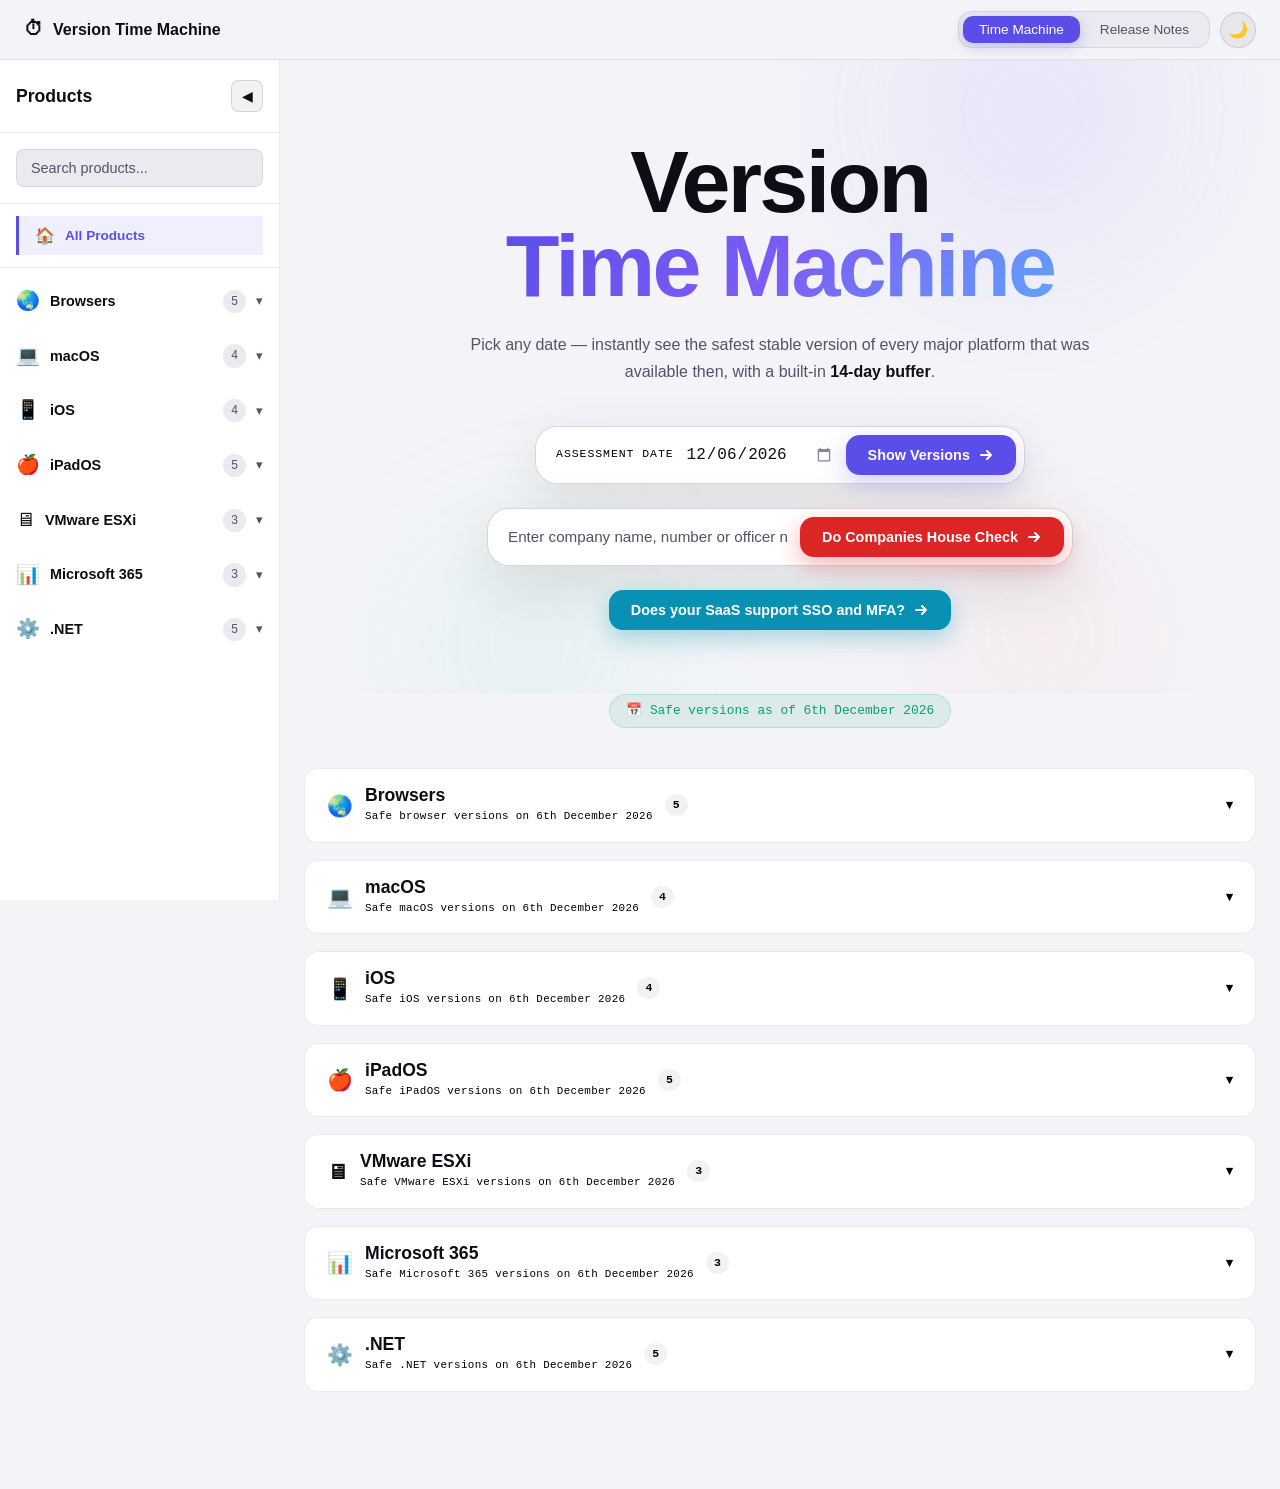
==== commit 9002d9fb: "Add files via upload" ====
--- a/index.html
+++ b/index.html
@@ -80,6 +80,22 @@
                     </button>
                 </div>
             </div>
+            <div class="ch-check-wrap">
+                <div class="ch-check-inner">
+                    <input type="text" id="chSearchInput" placeholder="Enter company name, number or officer name">
+                    <button class="btn-primary btn-ch" onclick="doCompaniesHouseCheck()">
+                        <span>Do Companies House Check</span>
+                        <svg width="16" height="16" viewBox="0 0 16 16" fill="none"><path d="M3 8h10M9 4l4 4-4 4" stroke="currentColor" stroke-width="2" stroke-linecap="round" stroke-linejoin="round"/></svg>
+                    </button>
+                </div>
+                <p id="chError" class="ch-error" style="display:none;">Field empty.</p>
+            </div>
+            <div class="saas-check-wrap">
+                <button class="btn-primary btn-saas" onclick="window.open('https://authcheck.wearekeep.co.uk/compliance', '_blank')">
+                    <span>Does your SaaS support SSO and MFA?</span>
+                    <svg width="16" height="16" viewBox="0 0 16 16" fill="none"><path d="M3 8h10M9 4l4 4-4 4" stroke="currentColor" stroke-width="2" stroke-linecap="round" stroke-linejoin="round"/></svg>
+                </button>
+            </div>
         </div>
     </section>
 
@@ -99,7 +115,7 @@
         <div id="linkCategories" class="link-categories">
 
             <div class="link-category" data-category="browsers">
-                <div class="lcat-header" onclick="toggleCategory(this)">
+                <div class="lcat-header" onclick="toggleSection(this)">
                     <span class="lcat-icon">🌐</span>
                     <span>Browsers</span>
                     <span class="lcat-chevron">▾</span>
@@ -137,7 +153,7 @@
             </div>
 
             <div class="link-category" data-category="operating-systems">
-                <div class="lcat-header" onclick="toggleCategory(this)">
+                <div class="lcat-header" onclick="toggleSection(this)">
                     <span class="lcat-icon">💻</span>
                     <span>Operating Systems</span>
                     <span class="lcat-chevron">▾</span>
@@ -216,7 +232,7 @@
             </div>
 
             <div class="link-category" data-category="operating-systems">
-                <div class="lcat-header" onclick="toggleCategory(this)">
+                <div class="lcat-header" onclick="toggleSection(this)">
                     <span class="lcat-icon">💻</span>
                     <span>Hypervisors</span>
                     <span class="lcat-chevron">▾</span>
@@ -257,7 +273,7 @@
             </div>
 
             <div class="link-category" data-category="aws">
-                <div class="lcat-header" onclick="toggleCategory(this)">
+                <div class="lcat-header" onclick="toggleSection(this)">
                     <span class="lcat-icon">📦</span>
                     <span>Knowledge Hub IASME Cyber Essentials</span>
                     <span class="lcat-chevron">▾</span>
@@ -298,7 +314,7 @@
             </div>
 
             <div class="link-category" data-category="business-av">
-                <div class="lcat-header" onclick="toggleCategory(this)">
+                <div class="lcat-header" onclick="toggleSection(this)">
                     <span class="lcat-icon">🛡</span>
                     <span>Business Antivirus</span>
                     <span class="lcat-chevron">▾</span>
@@ -356,7 +372,7 @@
             </div>
 
             <div class="link-category" data-category="firewalls">
-                <div class="lcat-header" onclick="toggleCategory(this)">
+                <div class="lcat-header" onclick="toggleSection(this)">
                     <span class="lcat-icon">🔥</span>
                     <span>Firewalls / Routers</span>
                     <span class="lcat-chevron">▾</span>
@@ -459,7 +475,7 @@
             </div>
 
             <div class="link-category" data-category="aws">
-                <div class="lcat-header" onclick="toggleCategory(this)">
+                <div class="lcat-header" onclick="toggleSection(this)">
                     <span class="lcat-icon">☁️</span>
                     <span>Linux</span>
                     <span class="lcat-chevron">▾</span>
@@ -533,7 +549,7 @@
             </div>
 
             <div class="link-category" data-category="software">
-                <div class="lcat-header" onclick="toggleCategory(this)">
+                <div class="lcat-header" onclick="toggleSection(this)">
                     <span class="lcat-icon">📦</span>
                     <span>Software Support</span>
                     <span class="lcat-chevron">▾</span>
--- a/styles.css
+++ b/styles.css
@@ -34,7 +34,7 @@
     --radius-sm:   8px;
     --radius:      14px;
     --radius-lg:   22px;
-    --font-display: 'Syne', sans-serif;
+    --font-display: 'Space Grotesk', sans-serif;
     --font-mono:    'JetBrains Mono', monospace;
     --font-body:    'Inter', sans-serif;
     --nav-h:       60px;
@@ -379,6 +379,74 @@
 }
 .btn-primary:active { transform: none; }
 
+/* ── COMPANIES HOUSE CHECK ── */
+.ch-check-wrap {
+    display: flex;
+    flex-direction: column;
+    align-items: center;
+    gap: 10px;
+    margin-top: 24px;
+}
+
+.ch-check-inner {
+    background: var(--surface);
+    border: 1px solid var(--border-hi);
+    border-radius: var(--radius-lg);
+    padding: 8px 8px 8px 20px;
+    display: flex;
+    align-items: center;
+    gap: 12px;
+    box-shadow: 0 20px 60px var(--hero-shadow);
+    flex-wrap: wrap;
+    justify-content: center;
+}
+
+.ch-check-inner input[type=text] {
+    background: none;
+    border: none;
+    color: var(--ink);
+    font-family: var(--font-body);
+    font-size: 0.95rem;
+    font-weight: 400;
+    padding: 6px 0;
+    outline: none;
+    min-width: 280px;
+    flex: 1;
+}
+
+.ch-check-inner input[type=text]::placeholder {
+    color: var(--ink-2);
+}
+
+.btn-ch {
+    background: #dc2626;
+    box-shadow: 0 8px 24px rgba(220, 38, 38, 0.35);
+}
+.btn-ch:hover {
+    box-shadow: 0 12px 32px rgba(220, 38, 38, 0.45);
+}
+
+.btn-saas {
+    background: #0891b2;
+    box-shadow: 0 8px 24px rgba(8, 145, 178, 0.35);
+}
+.btn-saas:hover {
+    box-shadow: 0 12px 32px rgba(8, 145, 178, 0.45);
+}
+
+.saas-check-wrap {
+    display: flex;
+    justify-content: center;
+    margin-top: 24px;
+}
+
+.ch-error {
+    font-size: 0.85rem;
+    font-weight: 500;
+    color: #dc2626;
+    margin: 0;
+}
+
 /* ── RESULTS ── */
 .results-container {
     max-width: 1400px;
@@ -1117,6 +1185,111 @@
     font-size: 0.85rem;
 }
 
+/* ── RELEASE HISTORY WIDGET ── */
+.release-history-widget {
+    margin: 24px 0 8px;
+    background: var(--surface);
+    border: 1px solid var(--border);
+    border-radius: var(--radius);
+    overflow: hidden;
+    animation: fadeUp 0.3s var(--ease) both;
+}
+
+.rh-header {
+    display: flex;
+    align-items: baseline;
+    gap: 10px;
+    padding: 14px 18px 12px;
+    border-bottom: 1px solid var(--border);
+}
+
+.rh-title {
+    font-family: var(--font-display);
+    font-size: 0.9rem;
+    font-weight: 700;
+    color: var(--ink);
+}
+
+.rh-subtitle {
+    font-size: 0.75rem;
+    color: var(--ink-2);
+}
+
+.rh-table {
+    width: 100%;
+    border-collapse: collapse;
+    font-size: 0.82rem;
+}
+
+.rh-table thead tr {
+    background: var(--surface-2);
+}
+
+.rh-table th {
+    padding: 8px 18px;
+    text-align: left;
+    font-family: var(--font-mono);
+    font-size: 0.68rem;
+    font-weight: 600;
+    letter-spacing: 0.08em;
+    text-transform: uppercase;
+    color: var(--ink-2);
+}
+
+.rh-table td {
+    padding: 10px 18px;
+    border-top: 1px solid var(--border);
+    color: var(--ink);
+    vertical-align: middle;
+}
+
+.rh-table tbody tr:hover {
+    background: var(--surface-2);
+}
+
+.rh-version {
+    font-family: var(--font-mono);
+    font-size: 0.82rem;
+    font-weight: 600;
+}
+
+.rh-date {
+    color: var(--ink-2);
+}
+
+.rh-status {
+    display: inline-block;
+    padding: 3px 10px;
+    border-radius: 20px;
+    font-family: var(--font-mono);
+    font-size: 0.7rem;
+    font-weight: 600;
+    letter-spacing: 0.05em;
+    white-space: nowrap;
+}
+
+.rh-safe {
+    background: var(--safe-dim);
+    color: var(--safe);
+    border: 1px solid rgba(34, 211, 160, 0.25);
+}
+
+.rh-eol {
+    background: rgba(239, 68, 68, 0.10);
+    color: #ef4444;
+    border: 1px solid rgba(239, 68, 68, 0.25);
+}
+
+.rh-fresh {
+    background: var(--warn-dim);
+    color: var(--warn);
+    border: 1px solid rgba(245, 158, 11, 0.25);
+}
+
+html.light .rh-eol { color: #dc2626; }
+html.light .rh-safe { color: #059669; }
+html.light .rh-fresh { color: #d97706; }
+
 /* Mobile sidebar */
 @media (max-width: 768px) {
     .sidebar {
@@ -1132,24 +1305,4 @@
         margin-left: 0;
     }
     
-    .sidebar-toggle-mobile {
-        display: block;
-        position: fixed;
-        bottom: 20px;
-        right: 20px;
-        width: 56px;
-        height: 56px;
-        border-radius: 50%;
-        background: var(--accent);
-        color: white;
-        border: none;
-        box-shadow: 0 4px 12px var(--accent-glow);
-        cursor: pointer;
-        z-index: 99;
-        transition: all 0.2s var(--ease);
-    }
-    
-    .sidebar-toggle-mobile:hover {
-        transform: scale(1.1);
-    }
-}
+}
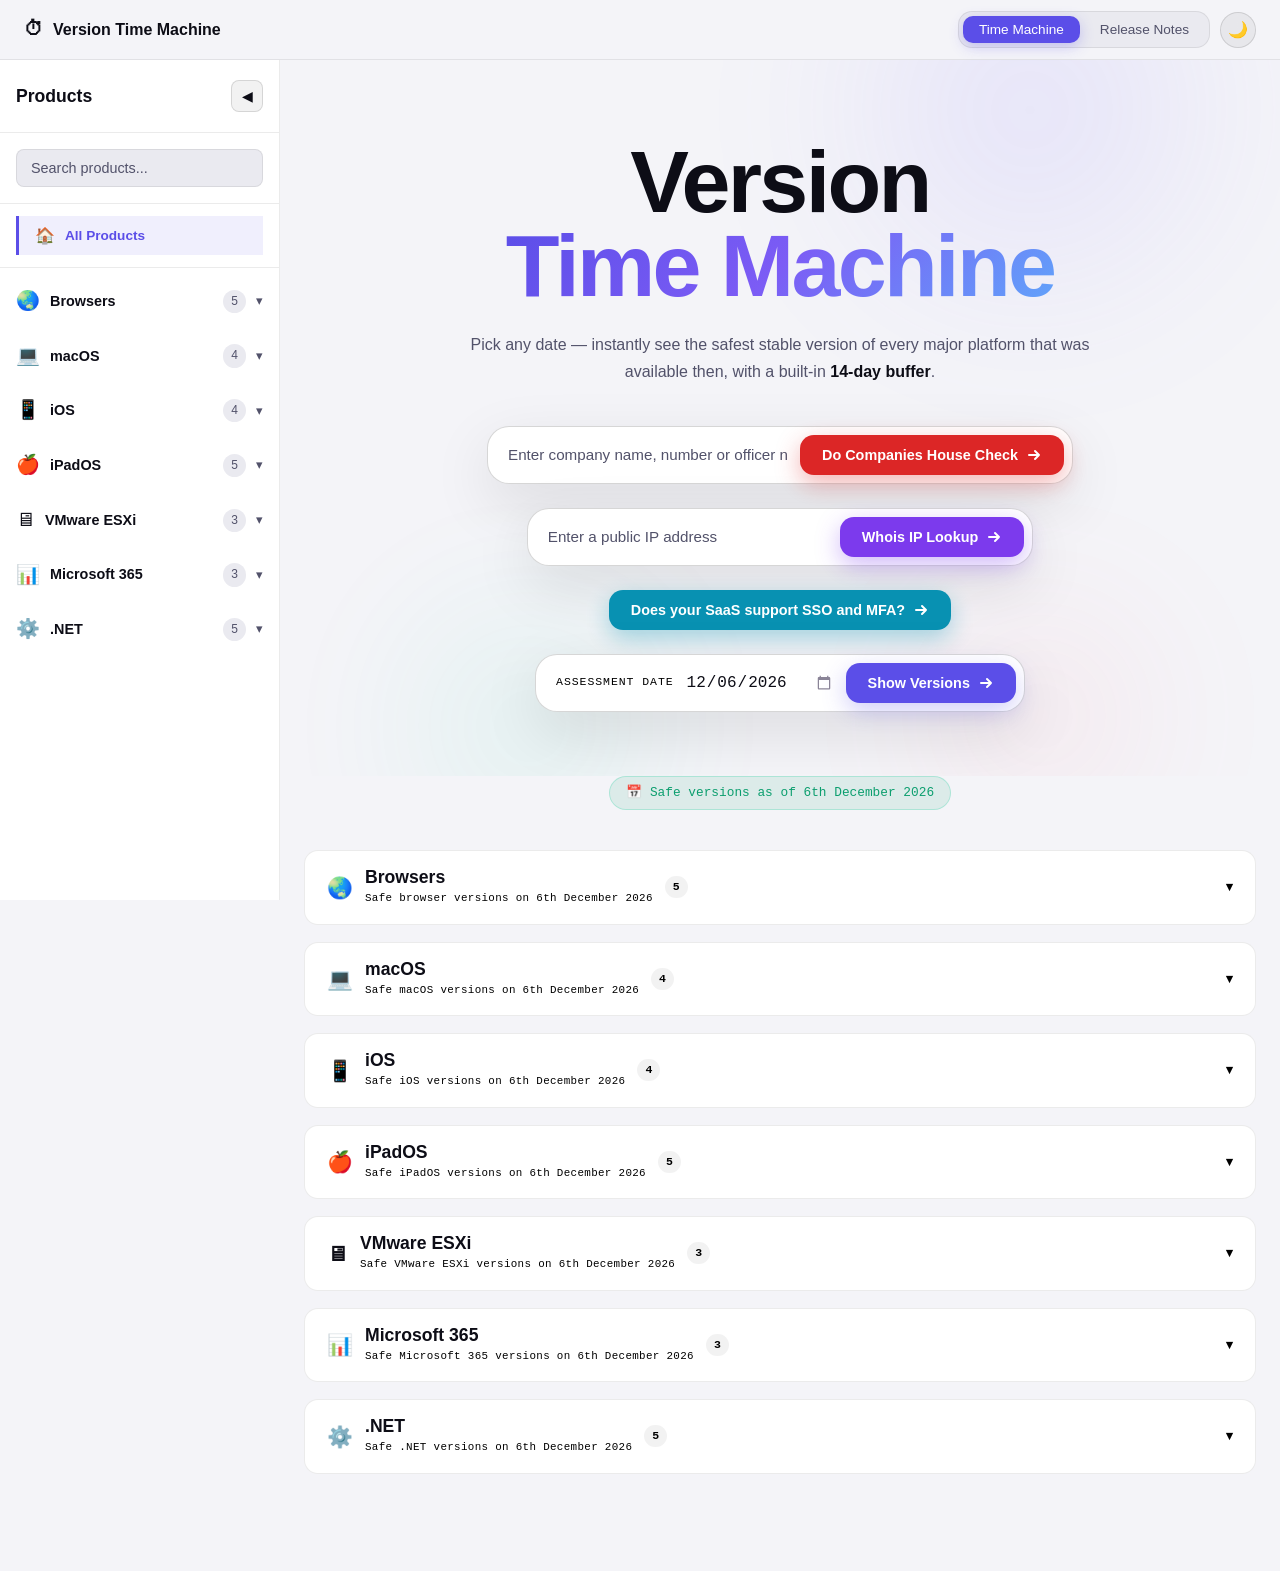
==== commit 3c0a4190: "Add files via upload" ====
--- a/index.html
+++ b/index.html
@@ -70,7 +70,33 @@
         <div class="hero-content">
             <h1 class="hero-title">Version<br><em>Time Machine</em></h1>
             <p class="hero-sub">Pick any date — instantly see the safest stable version of every major platform that was available then, with a built-in <strong>14-day buffer</strong>.</p>
-            <div class="date-picker-wrap">
+            <div class="ch-check-wrap">
+                <div class="ch-check-inner">
+                    <input type="text" id="chSearchInput" placeholder="Enter company name, number or officer name">
+                    <button class="btn-primary btn-ch" onclick="doCompaniesHouseCheck()">
+                        <span>Do Companies House Check</span>
+                        <svg width="16" height="16" viewBox="0 0 16 16" fill="none"><path d="M3 8h10M9 4l4 4-4 4" stroke="currentColor" stroke-width="2" stroke-linecap="round" stroke-linejoin="round"/></svg>
+                    </button>
+                </div>
+                <p id="chError" class="ch-error" style="display:none;">Field empty.</p>
+            </div>
+            <div class="ch-check-wrap">
+                <div class="ch-check-inner">
+                    <input type="text" id="whoisIpInput" placeholder="Enter a public IP address">
+                    <button class="btn-primary btn-whois" onclick="doWhoisIpLookup()">
+                        <span>Whois IP Lookup</span>
+                        <svg width="16" height="16" viewBox="0 0 16 16" fill="none"><path d="M3 8h10M9 4l4 4-4 4" stroke="currentColor" stroke-width="2" stroke-linecap="round" stroke-linejoin="round"/></svg>
+                    </button>
+                </div>
+                <p id="whoisIpError" class="ch-error" style="display:none;">Please enter a valid public IP address.</p>
+            </div>
+            <div class="saas-check-wrap">
+                <button class="btn-primary btn-saas" onclick="window.open('https://authcheck.wearekeep.co.uk/compliance', '_blank')">
+                    <span>Does your SaaS support SSO and MFA?</span>
+                    <svg width="16" height="16" viewBox="0 0 16 16" fill="none"><path d="M3 8h10M9 4l4 4-4 4" stroke="currentColor" stroke-width="2" stroke-linecap="round" stroke-linejoin="round"/></svg>
+                </button>
+            </div>
+            <div class="ch-check-wrap">
                 <div class="date-picker-inner">
                     <label for="dateInput">Assessment date</label>
                     <input type="date" id="dateInput" max="2027-01-01">
@@ -79,22 +105,6 @@
                         <svg width="16" height="16" viewBox="0 0 16 16" fill="none"><path d="M3 8h10M9 4l4 4-4 4" stroke="currentColor" stroke-width="2" stroke-linecap="round" stroke-linejoin="round"/></svg>
                     </button>
                 </div>
-            </div>
-            <div class="ch-check-wrap">
-                <div class="ch-check-inner">
-                    <input type="text" id="chSearchInput" placeholder="Enter company name, number or officer name">
-                    <button class="btn-primary btn-ch" onclick="doCompaniesHouseCheck()">
-                        <span>Do Companies House Check</span>
-                        <svg width="16" height="16" viewBox="0 0 16 16" fill="none"><path d="M3 8h10M9 4l4 4-4 4" stroke="currentColor" stroke-width="2" stroke-linecap="round" stroke-linejoin="round"/></svg>
-                    </button>
-                </div>
-                <p id="chError" class="ch-error" style="display:none;">Field empty.</p>
-            </div>
-            <div class="saas-check-wrap">
-                <button class="btn-primary btn-saas" onclick="window.open('https://authcheck.wearekeep.co.uk/compliance', '_blank')">
-                    <span>Does your SaaS support SSO and MFA?</span>
-                    <svg width="16" height="16" viewBox="0 0 16 16" fill="none"><path d="M3 8h10M9 4l4 4-4 4" stroke="currentColor" stroke-width="2" stroke-linecap="round" stroke-linejoin="round"/></svg>
-                </button>
             </div>
         </div>
     </section>
--- a/styles.css
+++ b/styles.css
@@ -426,6 +426,14 @@
     box-shadow: 0 12px 32px rgba(220, 38, 38, 0.45);
 }
 
+.btn-whois {
+    background: #7c3aed;
+    box-shadow: 0 8px 24px rgba(124, 58, 237, 0.35);
+}
+.btn-whois:hover {
+    box-shadow: 0 12px 32px rgba(124, 58, 237, 0.45);
+}
+
 .btn-saas {
     background: #0891b2;
     box-shadow: 0 8px 24px rgba(8, 145, 178, 0.35);
@@ -458,6 +466,41 @@
     text-align: center;
     margin-bottom: 40px;
 }
+
+.result-back-btn {
+    display: inline-flex;
+    align-items: center;
+    gap: 5px;
+    background: rgba(128,128,128,0.12);
+    border: 1px solid var(--border);
+    border-radius: 8px;
+    color: var(--ink-2);
+    font-family: var(--font);
+    font-size: 0.8rem;
+    font-weight: 600;
+    padding: 4px 11px;
+    cursor: pointer;
+    flex-shrink: 0;
+    transition: border-color 0.2s, color 0.2s, background 0.2s;
+}
+.result-back-btn:hover {
+    border-color: var(--accent);
+    color: var(--accent);
+    background: var(--safe-dim);
+}
+
+.card--clickable {
+    cursor: pointer;
+}
+.card--clickable:hover {
+    border-color: var(--accent);
+    box-shadow: 0 12px 32px var(--card-shadow);
+}
+.card--clickable:hover::before {
+    opacity: 1;
+}
+
+
 
 .result-date-pill {
     display: inline-flex;
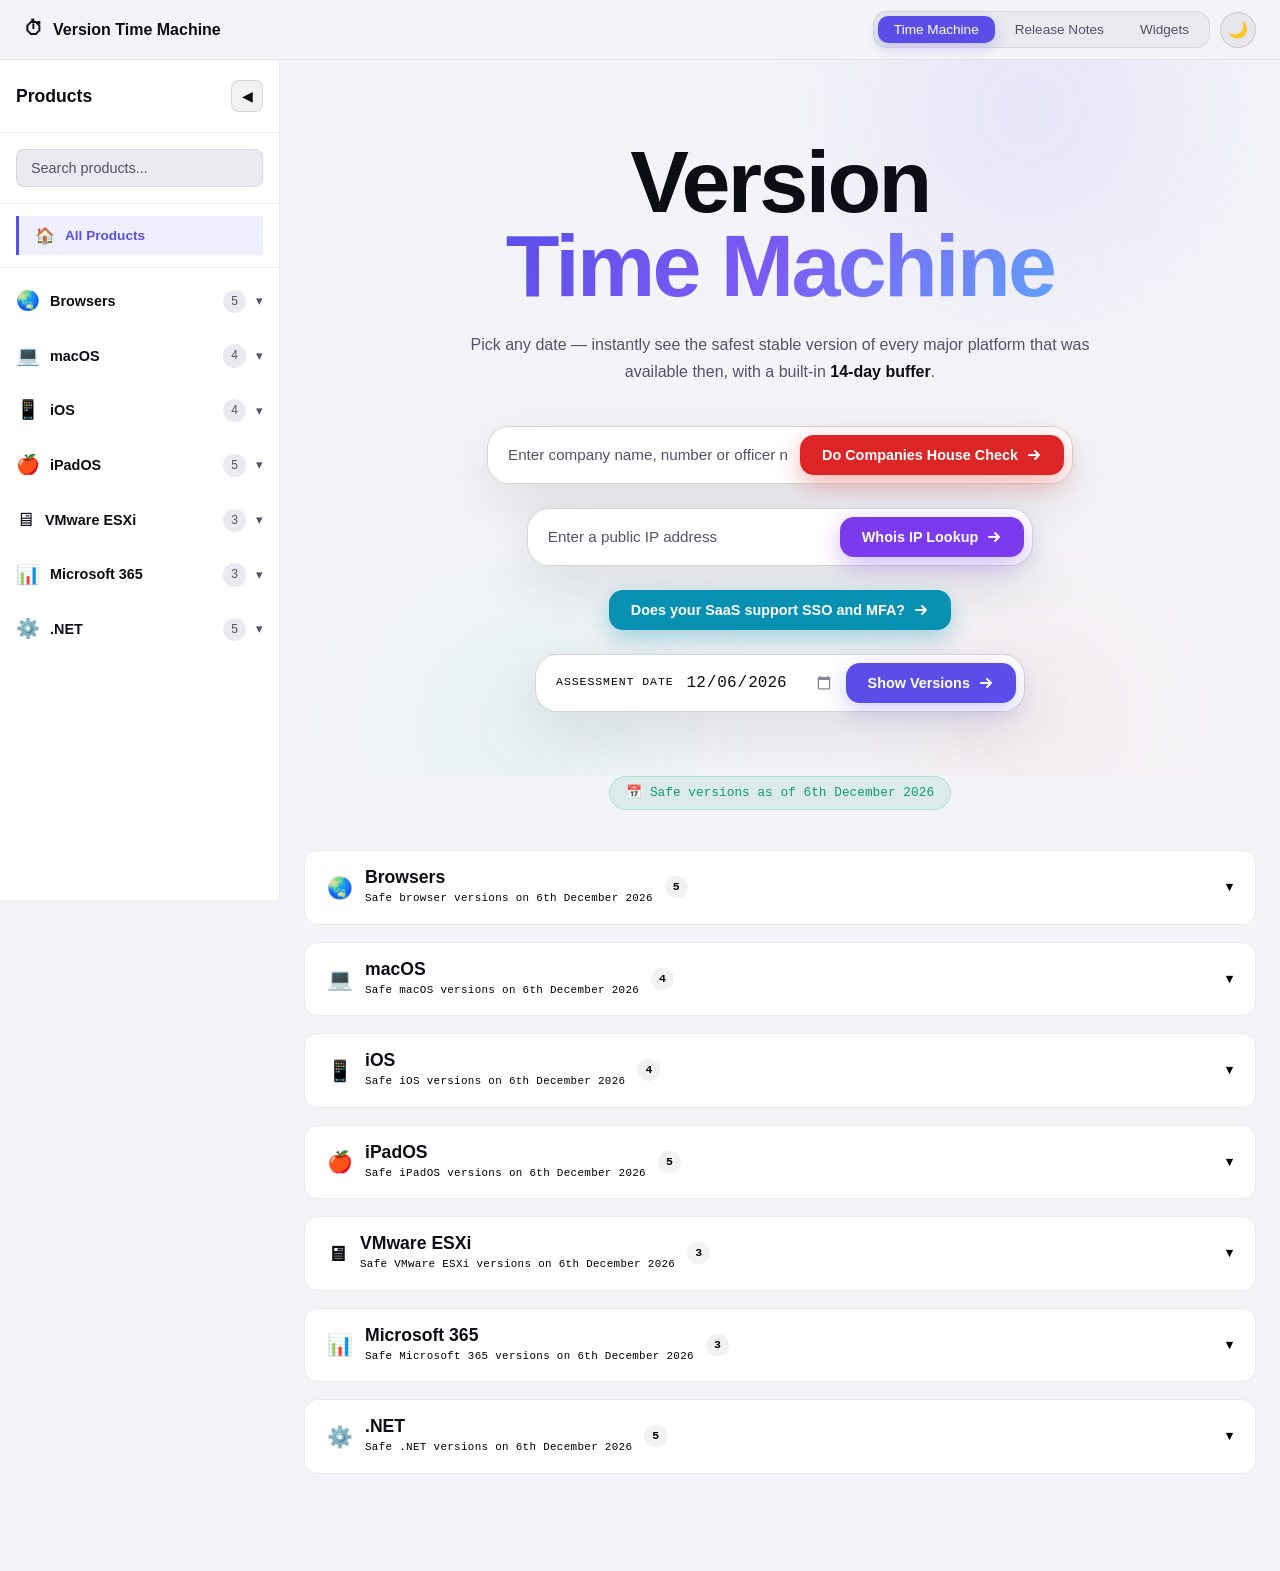
==== commit 7949de52: "Add files via upload" ====
--- a/index.html
+++ b/index.html
@@ -21,6 +21,7 @@
             <div class="nav-tabs" id="navTabs">
                 <button class="nav-tab active" data-view="home">Time Machine</button>
                 <button class="nav-tab" data-view="links">Release Notes</button>
+                <button class="nav-tab" data-view="widgets">Widgets</button>
             </div>
             <button class="theme-toggle" id="themeToggle" aria-label="Toggle light/dark mode" title="Toggle theme">
                 ☀️
@@ -717,6 +718,47 @@
     </div>
 </div>
 
+
+<div id="view-widgets" class="view">
+    <div class="widgets-view-inner">
+        <div class="widgets-hero">
+            <h2>Widgets</h2>
+            <p>Utility tools to support your audit and assessment workflow</p>
+        </div>
+        <div class="widgets-grid">
+
+            <!-- ── AUDIT DATE CALCULATOR ── -->
+            <div class="widget-card widget-card--wide">
+                <div class="widget-banner">
+                    <img src="steve-date-calculator.png" alt="Steve's Date Calculator" class="widget-banner-img">
+                </div>
+                <div class="widget-body">
+                    <div class="widget-field">
+                        <label for="auditStartDate" class="widget-label">Start Date</label>
+                        <input type="date" id="auditStartDate" class="widget-input">
+                    </div>
+                    <div class="widget-field">
+                        <label for="auditDaysToAdd" class="widget-label">Days to Add</label>
+                        <input type="number" id="auditDaysToAdd" value="30" min="1" class="widget-input">
+                    </div>
+                    <button class="btn-primary btn-widget" onclick="calculateAuditDate()">
+                        <span>Calculate End Date</span>
+                        <svg width="16" height="16" viewBox="0 0 16 16" fill="none"><path d="M3 8h10M9 4l4 4-4 4" stroke="currentColor" stroke-width="2" stroke-linecap="round" stroke-linejoin="round"/></svg>
+                    </button>
+                    <div id="auditDateResult" class="widget-result" style="display:none;">
+                        <span class="widget-result-label">End Date</span>
+                        <div id="auditDateDisplay" class="widget-result-value"></div>
+                    </div>
+                    <p id="auditDateError" class="ch-error" style="display:none;">Please fill in both fields.</p>
+                </div>
+            </div>
+
+            <!-- future widgets stack here -->
+
+        </div>
+    </div>
+</div>
+
 <script src="versions.js"></script>
 <script src="app.js"></script>
 </body>
--- a/styles.css
+++ b/styles.css
@@ -1178,13 +1178,15 @@
 
 /* Adjust main content when sidebar is open */
 #view-home,
-#view-links {
+#view-links,
+#view-widgets {
     margin-left: 280px;
     transition: margin-left 0.3s var(--ease);
 }
 
 .sidebar.collapsed ~ #view-home,
-.sidebar.collapsed ~ #view-links {
+.sidebar.collapsed ~ #view-links,
+.sidebar.collapsed ~ #view-widgets {
     margin-left: 0;
 }
 
@@ -1344,8 +1346,192 @@
     }
     
     #view-home,
-    #view-links {
+    #view-links,
+    #view-widgets {
         margin-left: 0;
     }
+
+    .widget-card--wide {
+        grid-column: span 1;
+        max-width: 100%;
+    }
     
 }
+
+/* ══════════════════════════════════════════════
+   WIDGETS VIEW
+══════════════════════════════════════════════ */
+
+.widgets-view-inner {
+    max-width: 1200px;
+    margin: 0 auto;
+    padding: 48px 24px 80px;
+}
+
+.widgets-hero {
+    text-align: center;
+    margin-bottom: 48px;
+}
+.widgets-hero h2 {
+    font-family: var(--font-display);
+    font-size: clamp(1.8rem, 4vw, 2.8rem);
+    font-weight: 800;
+    color: var(--ink);
+    margin-bottom: 10px;
+}
+.widgets-hero p { color: var(--ink-2); font-size: 0.95rem; }
+
+/* Grid — cards sit side by side on wide screens, stack on mobile */
+.widgets-grid {
+    display: grid;
+    grid-template-columns: repeat(auto-fill, minmax(320px, 1fr));
+    gap: 24px;
+    align-items: start;
+    justify-content: center;
+    justify-items: center;
+}
+
+/* Wide variant — spans more columns so the banner image has room */
+.widget-card--wide {
+    grid-column: span 2;
+    max-width: 700px;
+    width: 100%;
+    justify-self: center;
+}
+
+/* ── Individual widget card ── */
+.widget-card {
+    background: var(--surface);
+    border: 1px solid var(--border-hi);
+    border-radius: var(--radius-lg);
+    box-shadow: 0 4px 24px var(--hero-shadow);
+    overflow: hidden;
+    transition: border-color 0.2s, box-shadow 0.2s;
+}
+.widget-card:hover {
+    border-color: var(--accent);
+    box-shadow: 0 8px 32px var(--hero-shadow);
+}
+
+/* Banner image at top of card */
+.widget-banner {
+    width: 100%;
+    background: #4a1a7a;
+    line-height: 0;
+}
+.widget-banner-img {
+    width: 100%;
+    height: auto;
+    display: block;
+    object-fit: cover;
+    border-radius: var(--radius-lg) var(--radius-lg) 0 0;
+}
+
+.widget-card-header {
+    display: flex;
+    align-items: center;
+    gap: 14px;
+    padding: 20px 24px 16px;
+    border-bottom: 1px solid var(--border);
+}
+.widget-icon {
+    font-size: 1.6rem;
+    line-height: 1;
+    flex-shrink: 0;
+}
+.widget-title {
+    font-family: var(--font-display);
+    font-size: 1rem;
+    font-weight: 700;
+    color: var(--ink);
+    margin: 0 0 4px;
+}
+.widget-desc {
+    font-size: 0.8rem;
+    color: var(--ink-3);
+    margin: 0;
+    line-height: 1.4;
+}
+
+.widget-body {
+    padding: 20px 24px 24px;
+    display: flex;
+    flex-direction: column;
+    gap: 14px;
+}
+
+.widget-field {
+    display: flex;
+    flex-direction: column;
+    gap: 6px;
+}
+.widget-label {
+    font-family: var(--font-mono);
+    font-size: 0.72rem;
+    font-weight: 500;
+    letter-spacing: 0.08em;
+    text-transform: uppercase;
+    color: var(--ink-3);
+}
+.widget-input {
+    background: var(--bg);
+    border: 1px solid var(--border-hi);
+    border-radius: var(--radius);
+    padding: 10px 14px;
+    color: var(--ink);
+    font-family: var(--font-body);
+    font-size: 0.9rem;
+    outline: none;
+    transition: border-color 0.2s;
+    width: 100%;
+    box-sizing: border-box;
+}
+.widget-input:focus { border-color: var(--accent); }
+.widget-input::placeholder { color: var(--ink-3); }
+
+/* date picker tint inside widget */
+.widget-input[type=date]::-webkit-calendar-picker-indicator {
+    opacity: 0.6;
+    cursor: pointer;
+    filter: invert(0.7) sepia(1) saturate(3) hue-rotate(220deg);
+}
+html.light .widget-input[type=date]::-webkit-calendar-picker-indicator {
+    filter: invert(0.3) sepia(0.5) saturate(2) hue-rotate(220deg);
+}
+
+.btn-widget {
+    background: var(--accent);
+    box-shadow: 0 8px 24px var(--accent-glow);
+    width: 100%;
+    justify-content: center;
+}
+.btn-widget:hover {
+    box-shadow: 0 12px 32px var(--accent-glow);
+}
+
+.widget-result {
+    display: flex;
+    flex-direction: column;
+    align-items: center;
+    gap: 6px;
+    padding: 16px;
+    background: var(--bg);
+    border: 1px solid var(--border);
+    border-radius: var(--radius);
+    text-align: center;
+    animation: slideUp 0.3s var(--ease) both;
+}
+.widget-result-label {
+    font-family: var(--font-mono);
+    font-size: 0.7rem;
+    font-weight: 500;
+    letter-spacing: 0.1em;
+    text-transform: uppercase;
+    color: var(--ink-3);
+}
+.widget-result-value {
+    font-size: 1.05rem;
+    font-weight: 700;
+    color: var(--accent);
+}
+
